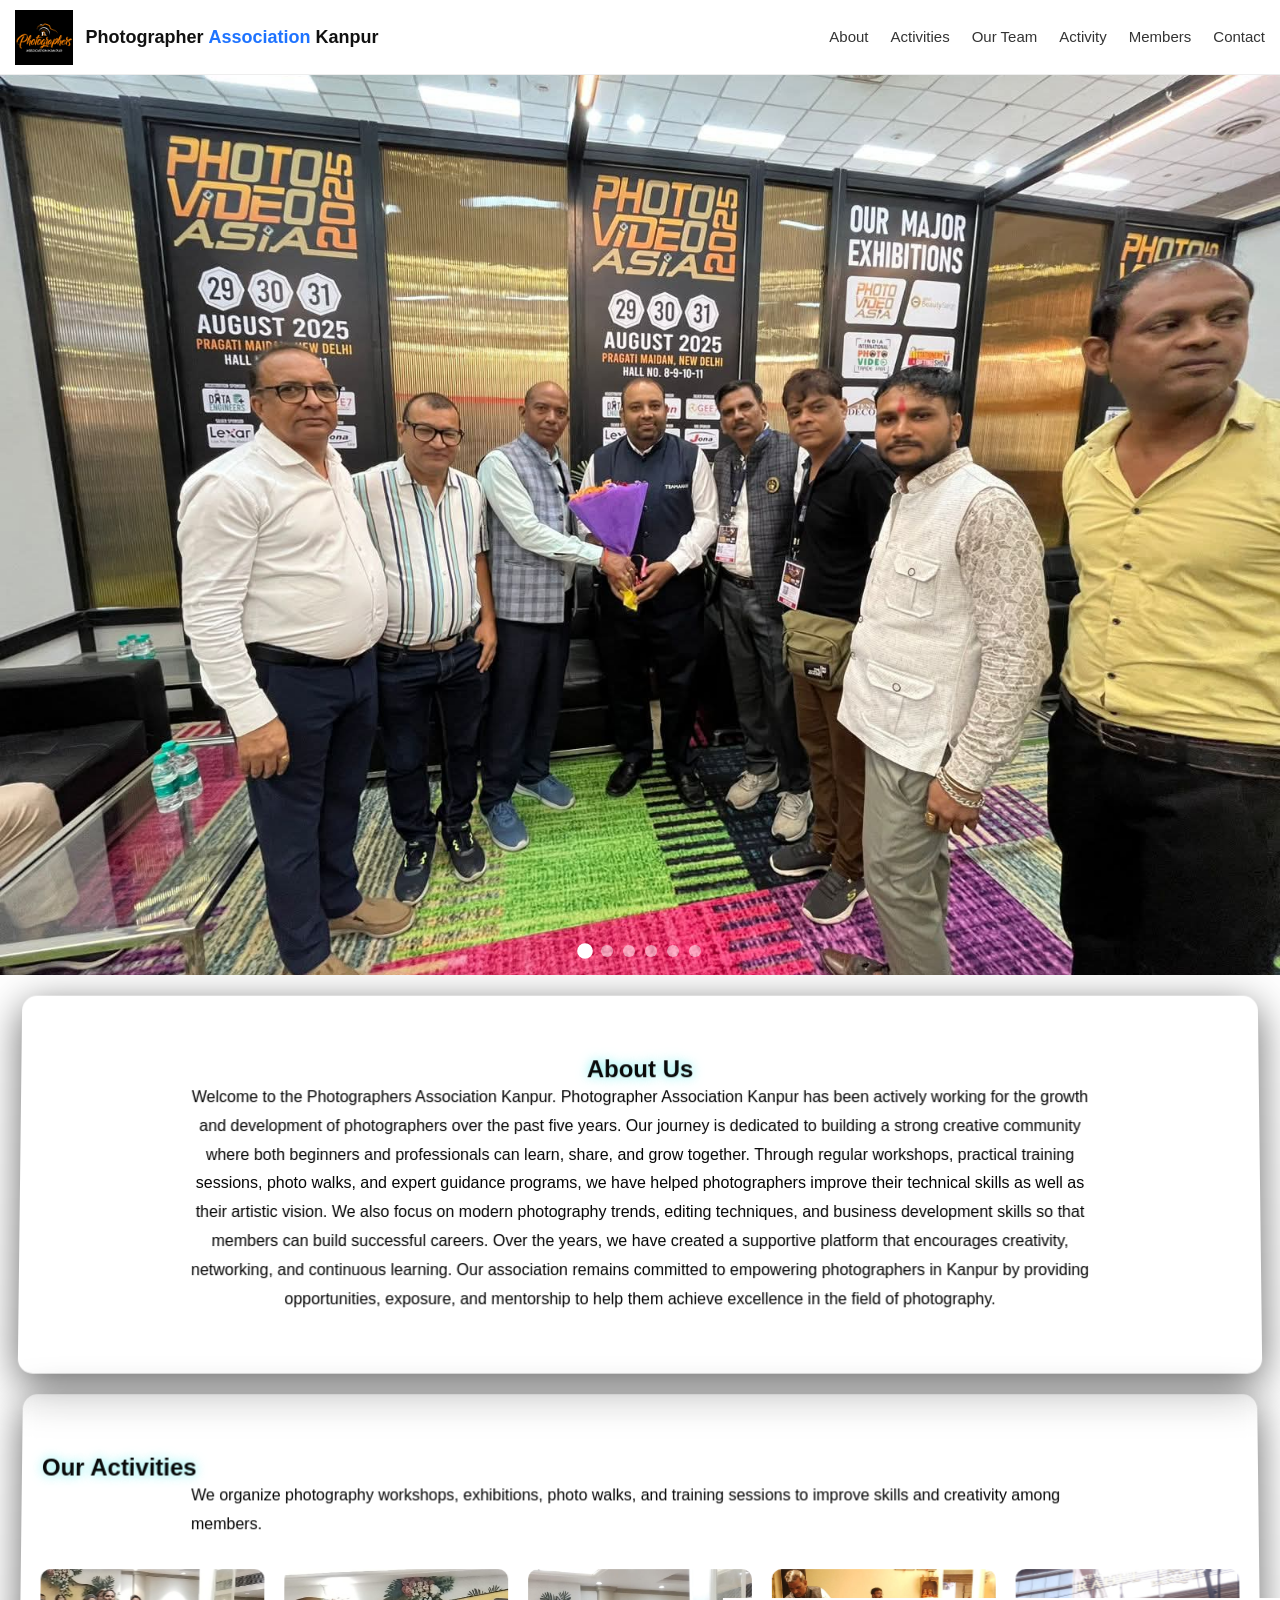
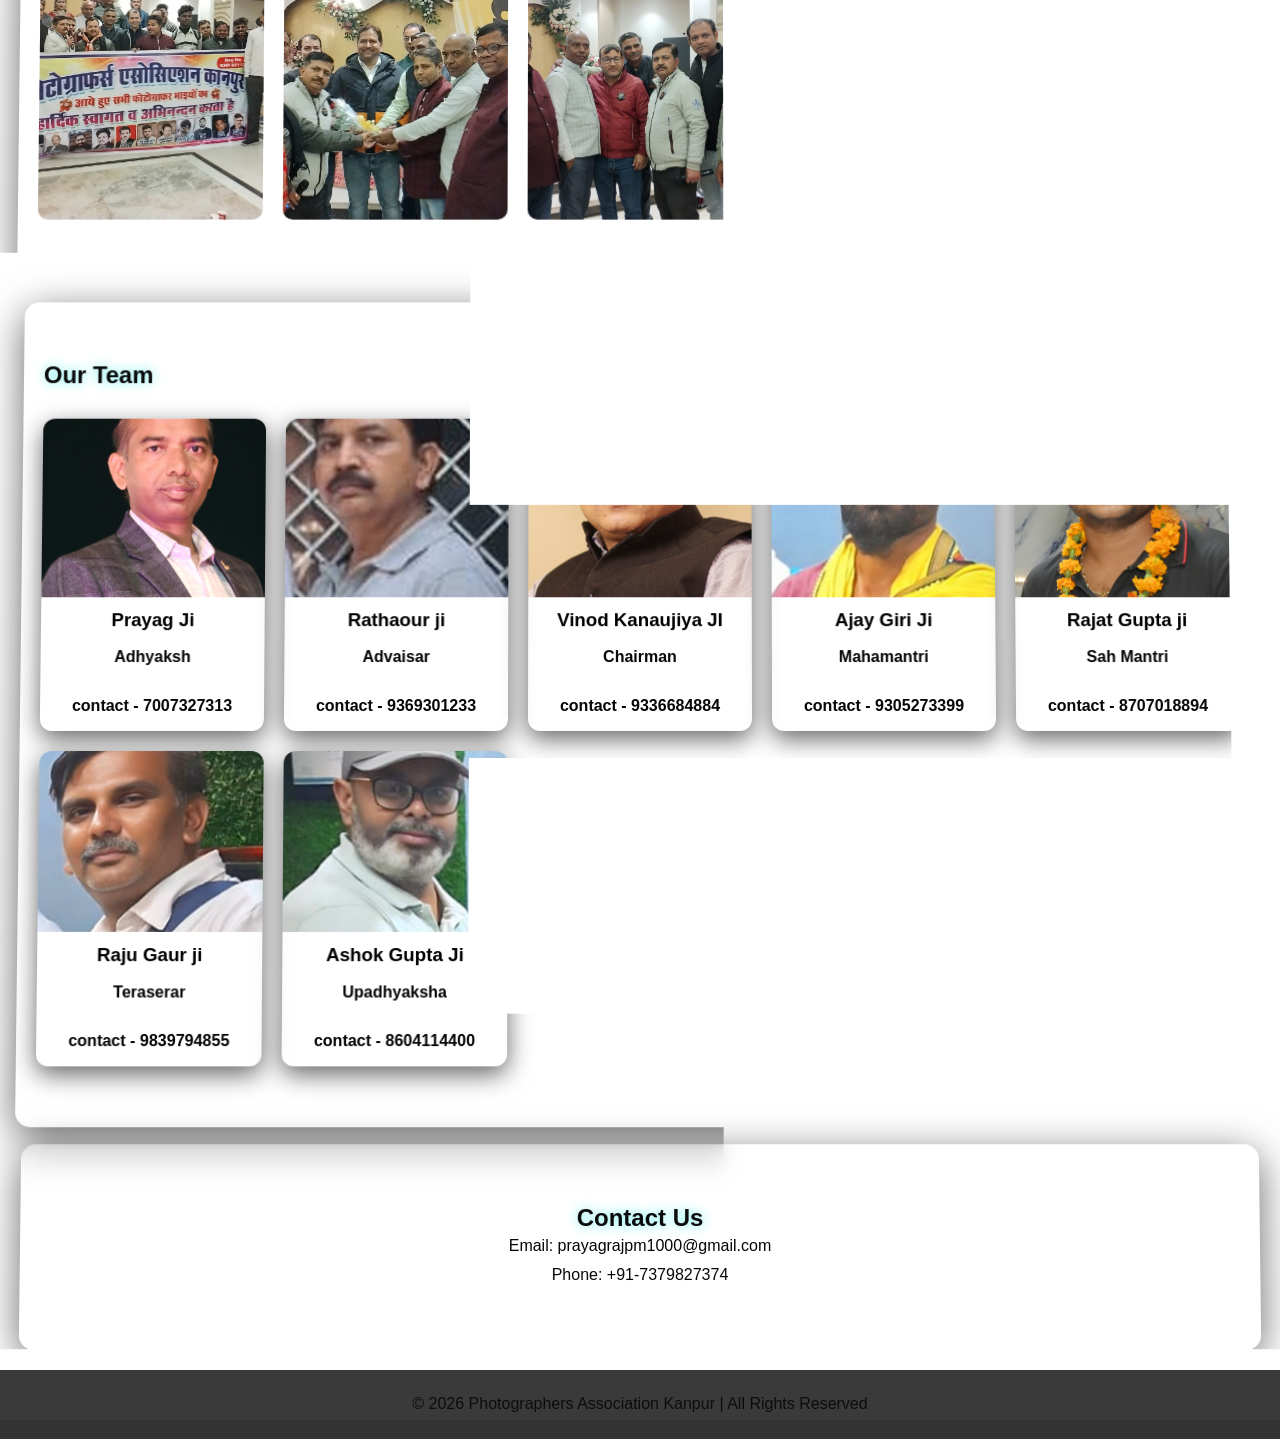
==== index.html @ 3e0dfec4 "Add files via upload" ====
<!DOCTYPE html>
<html lang="en">
<head>
<meta charset="UTF-8">
<meta name="viewport" content="width=device-width, initial-scale=1.0">
<title>Photographer Association Kanpur</title>
<link rel="stylesheet" href="style.css">
</head>

<body>

<!-- ================= HEADER ================= -->
<header class="header">
    <div class="left">
        <img src="images/logo.png" class="logo">
        <div class="brand">
            Photographer <span class="highlight">Association</span> Kanpur
        </div>
    </div>

    <nav class="right">
        <a href="#about">About</a>
        <a href="#activities">Activities</a>
        <a href="#team">Our Team</a>

        <div class="dropdown">
            <a href="#activity">Activity</a>

            <div class="dropdown-menu">
                <a href="2026.html">2026</a>
                <a href="2025.html">2025</a>
                <a href="2024.html">2024</a>
                <a href="2023.html">2023</a>
            </div>
        </div>

        <div class="dropdown">
            <a href="#members">Members</a>

            <div class="dropdown-menu">
                <div class="sub-dropdown">
                    <a href="#" onclick="return false;">Our Members ▶</a>

                    <div class="sub-dropdown-menu">
                        <a href="platinum-member.html">Platinum Member</a>
                        <a href="gold-member.html">Gold Member</a>
                        <a href="silver-member.html">Silver Member</a>
                    </div>
                </div>

                <a href="member-facility.html">Member Facility</a>
            </div>
        </div>

        <a href="#contact">Contact</a>
    </nav>
</header>

<!-- ================= BANNER ================= -->
<div class="banner">
    <div class="slider-track">
        <div class="slide"><img src="images/D3.jpg" alt="Banner 1"></div>
        <div class="slide"><img src="images/D2.jpg" alt="Banner 2"></div>
        <div class="slide"><img src="images/D6.jpg" alt="Banner 3"></div>
        <div class="slide"><img src="images/D5.jpg" alt="Banner 4"></div>
        <div class="slide"><img src="images/D1.jpg" alt="Banner 5"></div>
        <div class="slide"><img src="images/D4.jpg" alt="Banner 6"></div>
    </div>
    <div class="slider-dots">
        <span class="dot active" onclick="goToSlide(0)"></span>
        <span class="dot" onclick="goToSlide(1)"></span>
        <span class="dot" onclick="goToSlide(2)"></span>
        <span class="dot" onclick="goToSlide(3)"></span>
        <span class="dot" onclick="goToSlide(4)"></span>
        <span class="dot" onclick="goToSlide(5)"></span>
    </div>
</div>

<!-- ================= ABOUT ================= -->
<section id="about">
    <h2>About Us</h2>
    <p>
        Welcome to the Photographers Association Kanpur.
        Photographer Association Kanpur has been actively working for 
        the growth and development of photographers over the past five years.
        Our journey is dedicated to building a strong creative community 
        where both beginners and professionals can learn, share, and grow together. 
        Through regular workshops, practical training sessions, photo walks, and expert
        guidance programs, we have helped photographers improve their technical skills as 
        well as their artistic vision. We also focus on modern photography trends, editing techniques, 
        and business development skills so that members can build successful careers. Over the years, 
        we have created a supportive platform that encourages creativity, networking, and continuous learning. 
        Our association remains committed to empowering photographers in Kanpur by providing opportunities, 
        exposure, and mentorship to help them achieve excellence in the field of photography.
    </p>
</section>

<!-- ================= ACTIVITIES ================= -->
<section id="activities">
    <h2>Our Activities</h2>
    <p>
        We organize photography workshops, exhibitions, photo walks, and
        training sessions to improve skills and creativity among members.
    </p>
    <div class="grid">
        <img src="images/A1.jpg">
        <img src="images/A2.jpg">
        <img src="images/A3.jpg">
        <img src="images/A4.jpg">
        <img src="images/A5.jpg">
    </div>
</section>

<!-- ================= TEAM ================= -->
<section id="team">
    <h2>Our Team</h2>
    <div class="team-grid">
        <div class="member">
            <img src="images/team1.jpg" alt="">
            <h3>Prayag Ji</h3>
            <p>Adhyaksh</p>
            <p>contact - 7007327313</p>
        </div>
        <div class="member">
            <img src="images/team2.jpg" alt="">
            <h3>Rathaour ji</h3>
            <p>Advaisar</p>
            <p>contact - 9369301233</p>
        </div>
        <div class="member">
            <img src="images/team3.jpg" alt="">
            <h3>Vinod Kanaujiya JI</h3>
            <p>Chairman</p>
            <p>contact - 9336684884</p>
        </div>
        <div class="member">
            <img src="images/team4.jpg" alt="">
            <h3>Ajay Giri Ji</h3>
            <p>Mahamantri</p>
            <p>contact - 9305273399</p>
        </div>
        <div class="member">
            <img src="images/team5.jpg" alt="">
            <h3>Rajat Gupta ji</h3>
            <p>Sah Mantri</p>
            <p>contact - 8707018894</p>
        </div>
        <div class="member">
            <img src="images/team6.jpg" alt="">
            <h3>Raju Gaur ji</h3>
            <p>Teraserar</p>
            <p>contact - 9839794855</p>
        </div>
        <div class="member">
            <img src="images/team7.jpg" alt="">
            <h3>Ashok Gupta Ji</h3>
            <p>Upadhyaksha</p>
            <p>contact - 8604114400</p>
        </div>
    </div>
</section>



<!-- ================= CONTACT ================= -->
<section id="contact">
    <h2>Contact Us</h2>
    <p>Email: prayagrajpm1000@gmail.com</p>
    <p>Phone: +91-7379827374</p>
    
</section>

<!-- ================= FOOTER ================= -->
<footer>
    <p>© 2026 Photographers Association Kanpur | All Rights Reserved</p>
</footer>

<!-- LIGHTBOX -->
<div id="lightbox" onclick="closeImage()">
    <img id="lightbox-img">
</div>

<script>
// Lightbox
function openImage(src) {
    document.getElementById("lightbox").style.display = "flex";
    document.getElementById("lightbox-img").src = src;
}
function closeImage() {
    document.getElementById("lightbox").style.display = "none";
}
document.querySelectorAll('.grid img, .member img').forEach(img => {
    img.addEventListener('click', function() {
        openImage(this.src);
    });
});

// ================= BANNER SLIDER =================
var currentSlide = 0;
var totalSlides = 6;
var sliderInterval;

function goToSlide(index) {
    currentSlide = index;
    var track = document.querySelector('.slider-track');
    track.style.transform = 'translateX(-' + (currentSlide * 100 / 6) + '%)';

    document.querySelectorAll('.dot').forEach(function(dot, i) {
        dot.classList.toggle('active', i === currentSlide);
    });
}

function nextSlide() {
    goToSlide((currentSlide + 1) % totalSlides);
}

sliderInterval = setInterval(nextSlide, 4000);

// Pause on hover
var banner = document.querySelector('.banner');
banner.addEventListener('mouseenter', function() { clearInterval(sliderInterval); });
banner.addEventListener('mouseleave', function() { sliderInterval = setInterval(nextSlide, 4000); });

// Touch swipe for mobile
var touchStartX = 0;
banner.addEventListener('touchstart', function(e) {
    touchStartX = e.changedTouches[0].screenX;
}, { passive: true });
banner.addEventListener('touchend', function(e) {
    var diff = touchStartX - e.changedTouches[0].screenX;
    if (Math.abs(diff) > 50) {
        clearInterval(sliderInterval);
        if (diff > 0) { nextSlide(); }
        else { goToSlide((currentSlide - 1 + totalSlides) % totalSlides); }
        sliderInterval = setInterval(nextSlide, 4000);
    }
}, { passive: true });
</script>

</body>
</html>
---- style.css ----
/* Reset */
* {
    margin: 0;
    padding: 0;
    box-sizing: border-box;
    font-family: Arial, sans-serif;
}
html {
    scroll-behavior: smooth;
}

/* HEADER */
.header {
    height: 75px;
    background: #ffffff;
    display: flex;
    justify-content: space-between;
    align-items: center;
    padding: 0 15px;
    border-bottom: 1px solid #eee;
    position: sticky;
    top: 0;
    z-index: 9999;
}

.left {
    display: flex;
    align-items: center;
    gap: 12px;
}

.logo {
    height: 55px;
    width: auto;
    display: block;
}

.brand {
    font-size: 18px;
    font-weight: 600;
    color: #111;
    white-space: nowrap;
    text-align: center;
}

.highlight {
    color: #1e73ff;
    font-weight: 700;
}

.right {
    display: flex;
    gap: 22px;
}

.right a {
    text-decoration: none;
    color: #333;
    font-weight: 500;
    transition: 0.3s;
    font-size: 15px;
}

.right a:hover {
    color: #1e73ff;
}

/* ================= MOBILE RESPONSIVE ================= */
@media (max-width: 768px) {
    .header {
        flex-direction: column;
        height: auto;
        padding: 15px;
        gap: 10px;
        align-items: center;
    }
    .left {
        flex-direction: column;
        align-items: center;
        text-align: center;
    }
    .brand {
        white-space: normal;
        text-align: center;
    }
    .right {
        flex-wrap: wrap;
        justify-content: center;
        gap: 15px;
    }
}

/* ================= BANNER SLIDER ================= */
.banner {
    height: 100vh;
    width: 100%;
    position: relative;
    overflow: hidden;
}

.slider-track {
    display: flex;
    width: 600%;
    height: 100%;
    transition: transform 0.8s ease-in-out;
}

.slide {
    width: calc(100% / 6);
    height: 100%;
    flex-shrink: 0;
}

.slide img {
    width: 100%;
    height: 100%;
    object-fit: cover;
    object-position: center;
    display: block;
}

.slider-dots {
    position: absolute;
    bottom: 18px;
    left: 50%;
    transform: translateX(-50%);
    display: flex;
    gap: 10px;
    z-index: 10;
}

.dot {
    width: 12px;
    height: 12px;
    border-radius: 50%;
    background: rgba(255,255,255,0.5);
    cursor: pointer;
    transition: background 0.3s, transform 0.3s;
}

.dot.active {
    background: #ffffff;
    transform: scale(1.3);
}

/* ================= SECTIONS ================= */
section {
    padding: 60px 20px;
    margin: 20px;
    background: rgba(255,255,255,0.03);
    backdrop-filter: blur(10px);
    border-radius: 15px;
    box-shadow: 0 10px 40px rgba(0,0,0,0.6);
    transform: perspective(900px) rotateX(1deg);
    transition: 0.4s ease;
}

section:hover {
    transform: perspective(900px) rotateX(0deg) scale(1.01);
    box-shadow: 0 20px 60px rgba(0,0,0,0.8);
}

#about {
    text-align: center;
}

h1, h2 {
    color: rgb(10,10,10);
    text-shadow: 0 0 12px rgba(0,230,230,0.6);
}

p {
    color: #050505;
    line-height: 1.8;
    max-width: 900px;
    margin: auto;
}

/* ================= TEAM + GALLERY ================= */
.team-grid,
.grid,
.activities-grid {
    text-align: center;
    display: grid;
    grid-template-columns: repeat(auto-fit, minmax(220px, 1fr));
    gap: 20px;
    margin-top: 30px;
}

.member,
.activity-card {
    background: rgba(255,255,255,0.05);
    border-radius: 12px;
    overflow: hidden;
    box-shadow: 0 8px 25px rgba(0,0,0,0.6);
    transition: 0.4s;
}

.member:hover,
.activity-card:hover {
    transform: translateY(-10px) scale(1.03);
    box-shadow: 0 18px 45px rgba(0,0,0,0.8);
}

.member img,
.activity-card img {
    width: 100%;
    height: 180px;
    object-fit: cover;
}

.member h3 {
    padding: 8px 10px 2px;
}

.member p,
.activity-card p {
    padding: 10px;
    font-weight: bold;
}

.grid img {
    width: 100%;
    height: 250px;
    object-fit: cover;
    border-radius: 10px;
    cursor: pointer;
    transition: 0.3s;
}

.grid img:hover {
    transform: scale(1.05);
}

/* ================= CONTACT ================= */
#contact {
    text-align: center;
}

/* ================= FOOTER ================= */
footer {
    background: rgba(0,0,0,0.8);
    color: white;
    text-align: center;
    padding: 20px;
    margin-top: 20px;
}

/* ================= LIGHTBOX ================= */
.member img {
    cursor: pointer;
}

#lightbox {
    display: none;
    position: fixed;
    inset: 0;
    background: rgba(0,0,0,0.95);
    justify-content: center;
    align-items: center;
    z-index: 99999;
}

#lightbox-img {
    max-width: 95%;
    max-height: 95%;
    object-fit: contain;
    border-radius: 10px;
}

/* ================= MEMBERS TABLE ================= */
#members {
    text-align: center;
}

#members .members-table {
    width: 100%;
    margin-top: 30px;
    border-collapse: collapse;
    background: rgba(255,255,255,0.08);
    border-radius: 10px;
    overflow: hidden;
}

#members .members-table th,
#members .members-table td {
    padding: 15px;
    border: 1px solid rgba(255,255,255,0.2);
    text-align: center;
}

#members .members-table th {
    background: #1e73ff;
    color: white;
    font-weight: bold;
}

#members .members-table tr:nth-child(even) {
    background: rgba(255,255,255,0.05);
}

#members .members-table tr:hover {
    background: rgba(30,115,255,0.15);
}

@media (max-width: 768px) {
    #members .members-table {
        font-size: 14px;
    }
    #members .members-table th,
    #members .members-table td {
        padding: 10px;
    }
}

/* Dropdown Menu */
.dropdown {
    position: relative;
    display: inline-block;
}

.dropdown-menu {
    display: none;
    position: absolute;
    top: 100%;
    left: 0;
    background: white;
    min-width: 180px;
    list-style: none;
    padding: 0;
    margin: 0;
    box-shadow: 0 4px 10px rgba(0,0,0,0.15);
    z-index: 1000;
}

.dropdown-menu a {
    display: block;
    padding: 12px 15px;
    text-decoration: none;
    color: #333;
    white-space: nowrap;
}

.dropdown-menu li a:hover {
    background: #f5f5f5;
}

.dropdown:hover .dropdown-menu {
    display: block;
}

/* ===== Submenu for Our Members ===== */

.sub-dropdown {
    position: relative;
}

.sub-dropdown-menu {
    display: none;
    position: absolute;
    top: 0;
    right: 100%;   /* Opens to the left */
    background: white;
    min-width: 180px;
    box-shadow: 0 4px 10px rgba(0,0,0,0.15);
    z-index: 1001;
}

.sub-dropdown:hover .sub-dropdown-menu {
    display: block;
}

.sub-dropdown-menu a {
    display: block;
    padding: 12px 15px;
    text-decoration: none;
    color: #333;
    white-space: nowrap;
}

.sub-dropdown-menu a:hover {
    background: #f5f5f5;
}

/* ===== 2026 GALLERY CENTER FIX ===== */

.gallery h2 {
    text-align: center;
    width: 100%;
    font-size: 32px;
    margin-bottom: 25px;
    color: #333;
}
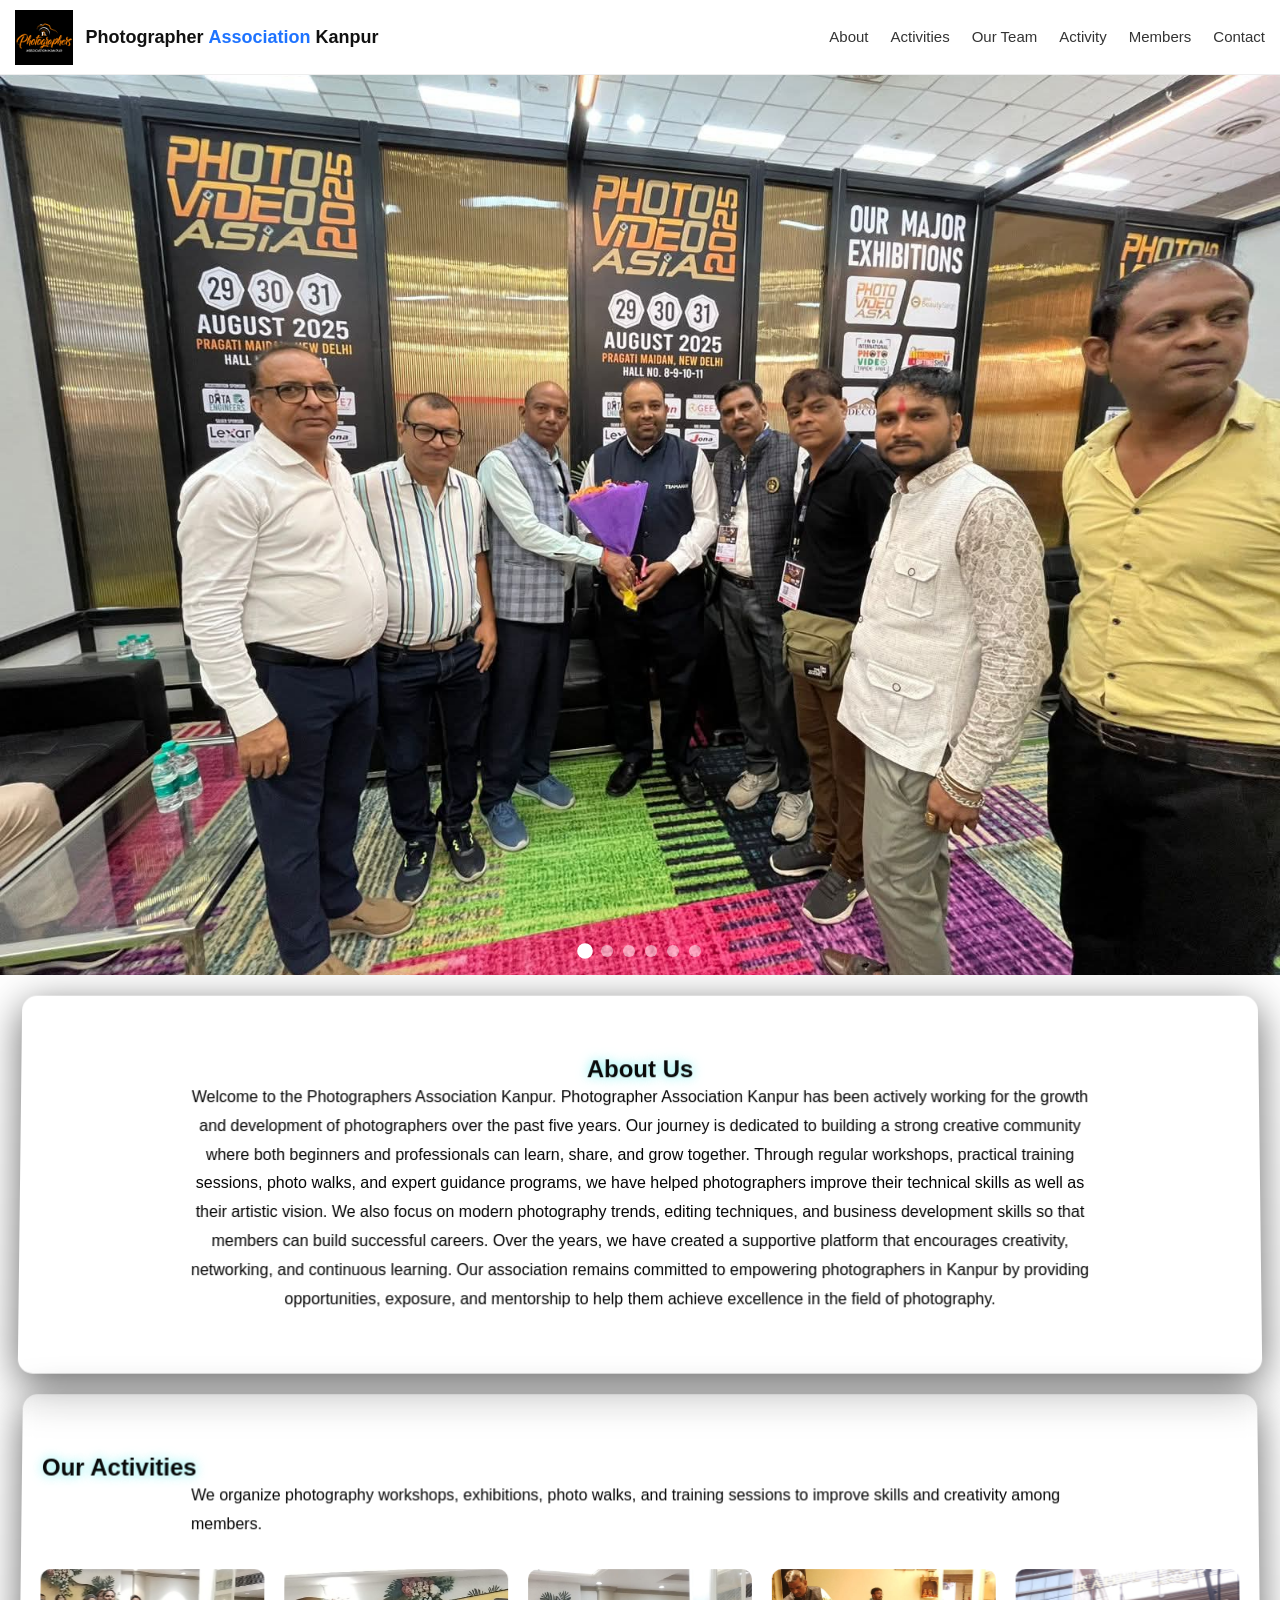
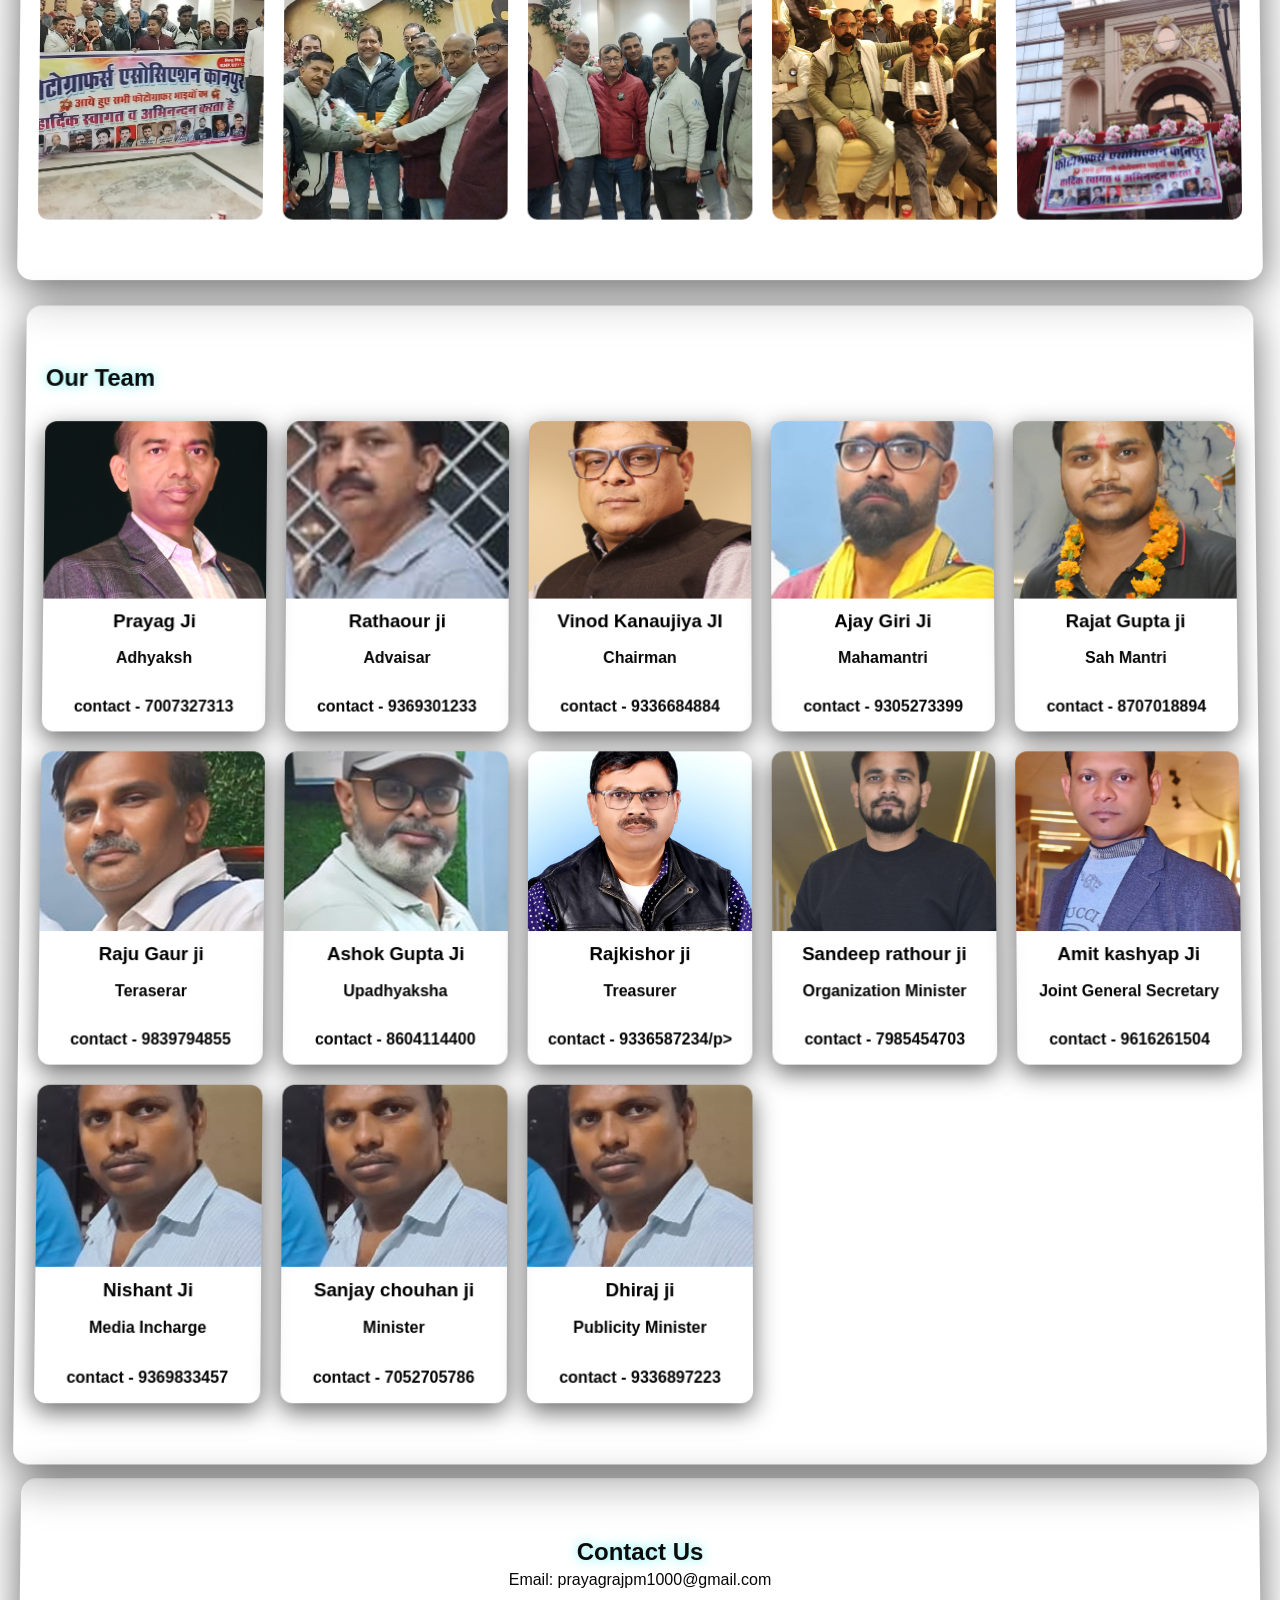
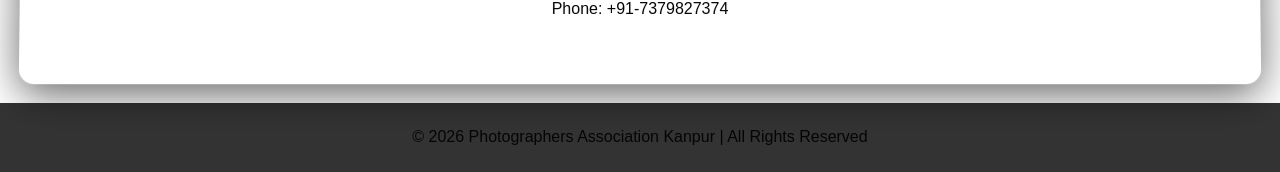
==== commit 6fbd7eb2: "Add files via upload" ====
--- a/index.html
+++ b/index.html
@@ -157,6 +157,50 @@
             <p>Upadhyaksha</p>
             <p>contact - 8604114400</p>
         </div>
+
+        <div class="member">
+            <img src="images/team8.jpg" alt="">
+            <h3>Rajkishor ji</h3>
+            <p>Treasurer</p>
+            <p>contact - 9336587234/p>
+        </div>
+
+        <div class="member">
+            <img src="images/team9.jpg" alt="">
+            <h3>Sandeep rathour ji</h3>
+            <p>Organization Minister</p>
+            <p>contact - 7985454703</p>
+        </div>
+
+        <div class="member">
+            <img src="images/team10.jpg" alt="">
+            <h3>Amit kashyap Ji</h3>
+            <p>Joint General Secretary</p>
+            <p>contact - 9616261504</p>
+        </div>
+
+        <div class="member">
+            <img src="images/team11.jpg" alt="">
+            <h3>Nishant Ji</h3>
+            <p>Media Incharge</p>
+            <p>contact - 9369833457</p>
+        </div>
+
+        <div class="member">
+            <img src="images/team11.jpg" alt="">
+            <h3>Sanjay chouhan ji</h3>
+            <p>Minister</p>
+            <p>contact - 7052705786</p>
+        </div>
+
+        <div class="member">
+            <img src="images/team11.jpg" alt="">
+            <h3>Dhiraj ji</h3>
+            <p>Publicity Minister</p>
+            <p>contact - 9336897223</p>
+        </div>
+
+        
     </div>
 </section>
 
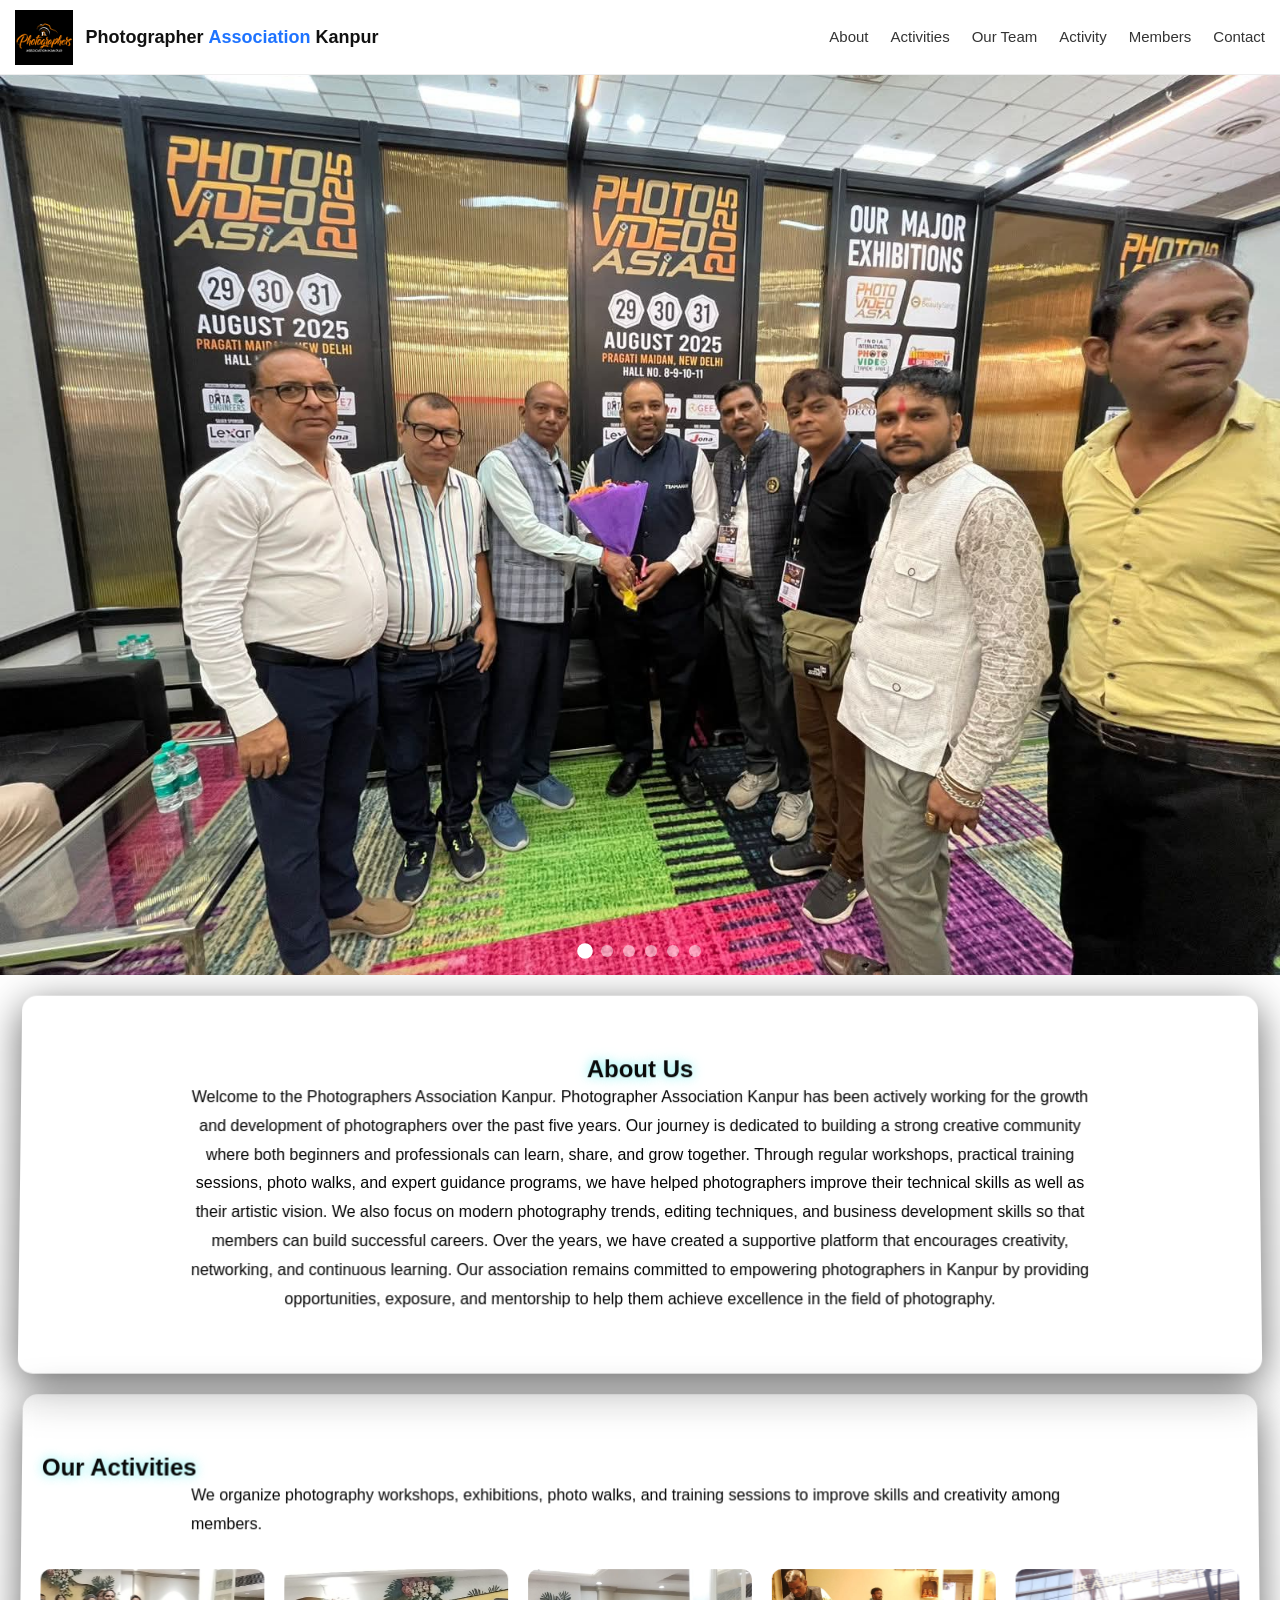
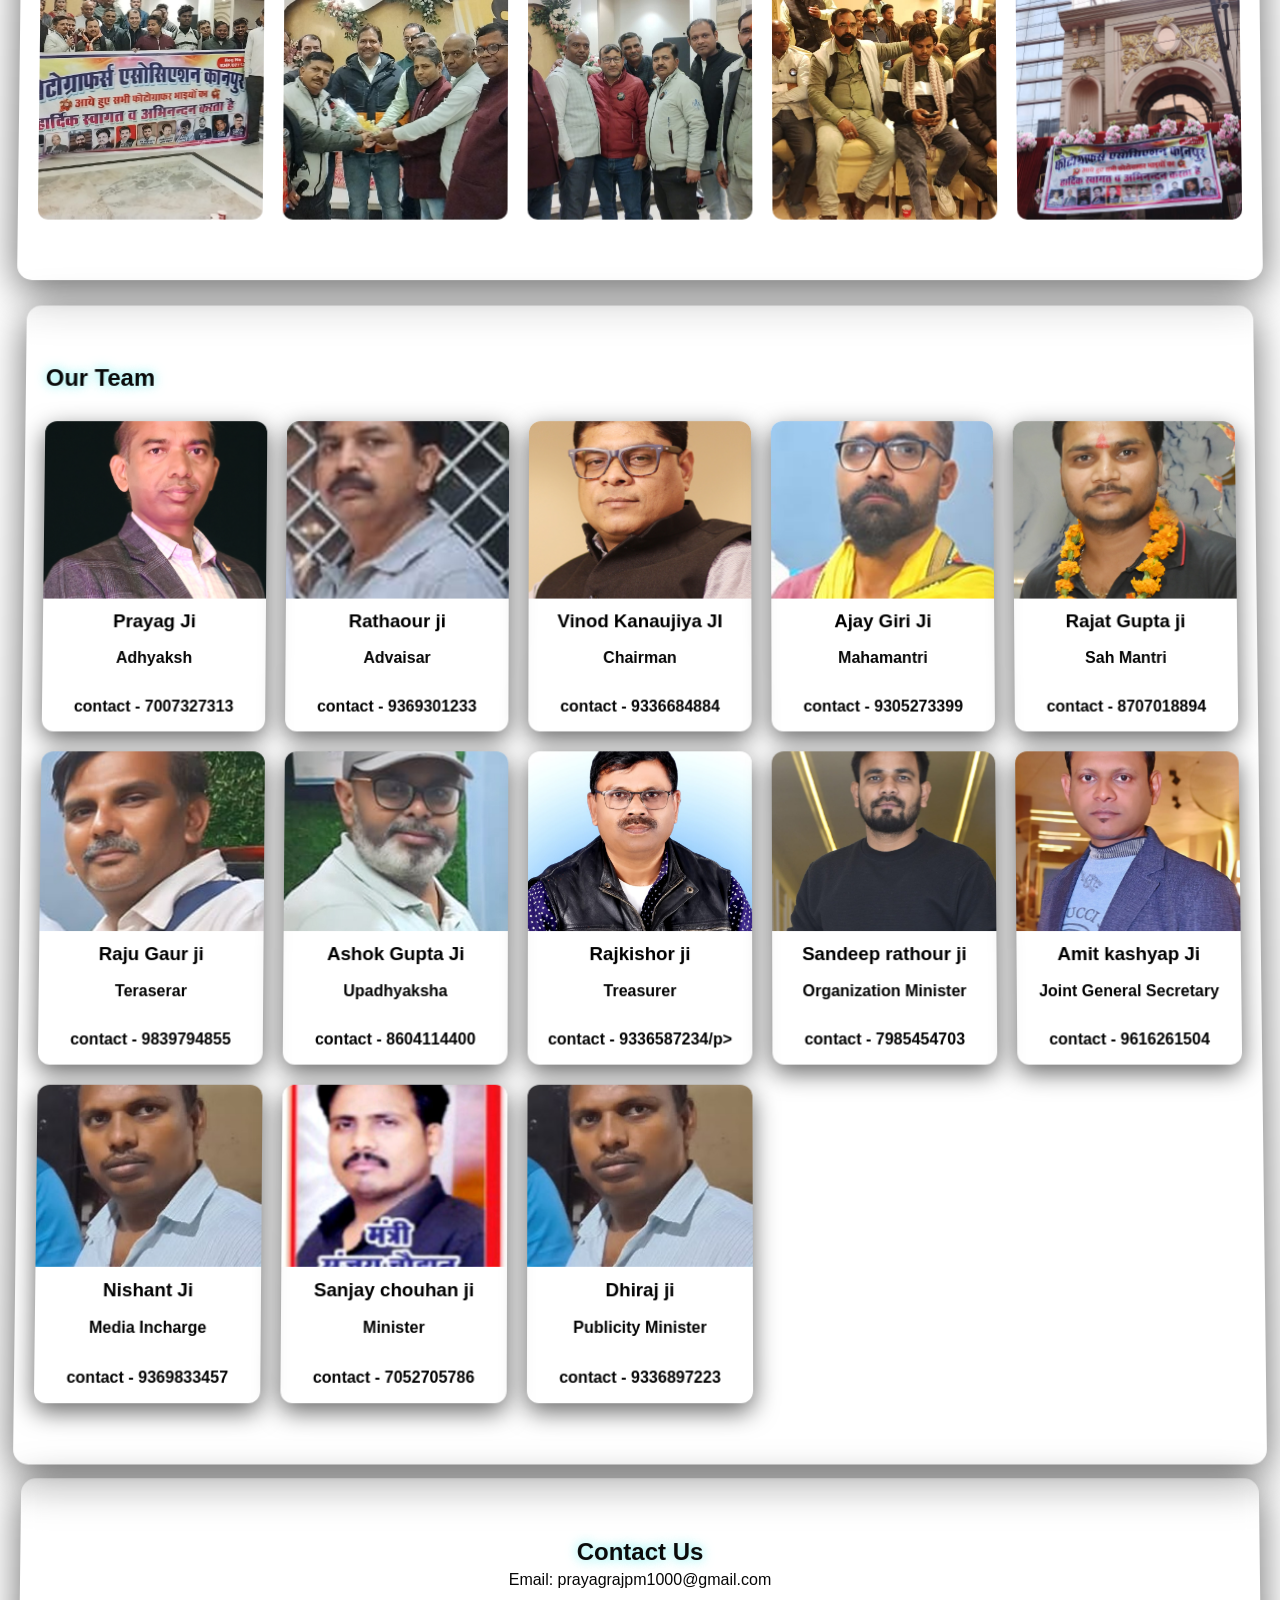
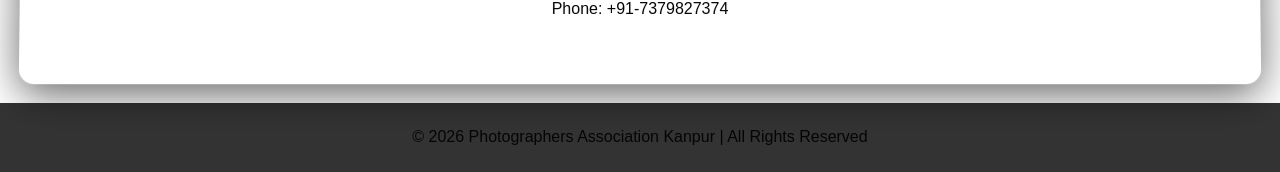
==== commit ec11177b: "Add files via upload" ====
--- a/index.html
+++ b/index.html
@@ -187,7 +187,7 @@
         </div>
 
         <div class="member">
-            <img src="images/team11.jpg" alt="">
+            <img src="images/team12.jpg" alt="">
             <h3>Sanjay chouhan ji</h3>
             <p>Minister</p>
             <p>contact - 7052705786</p>
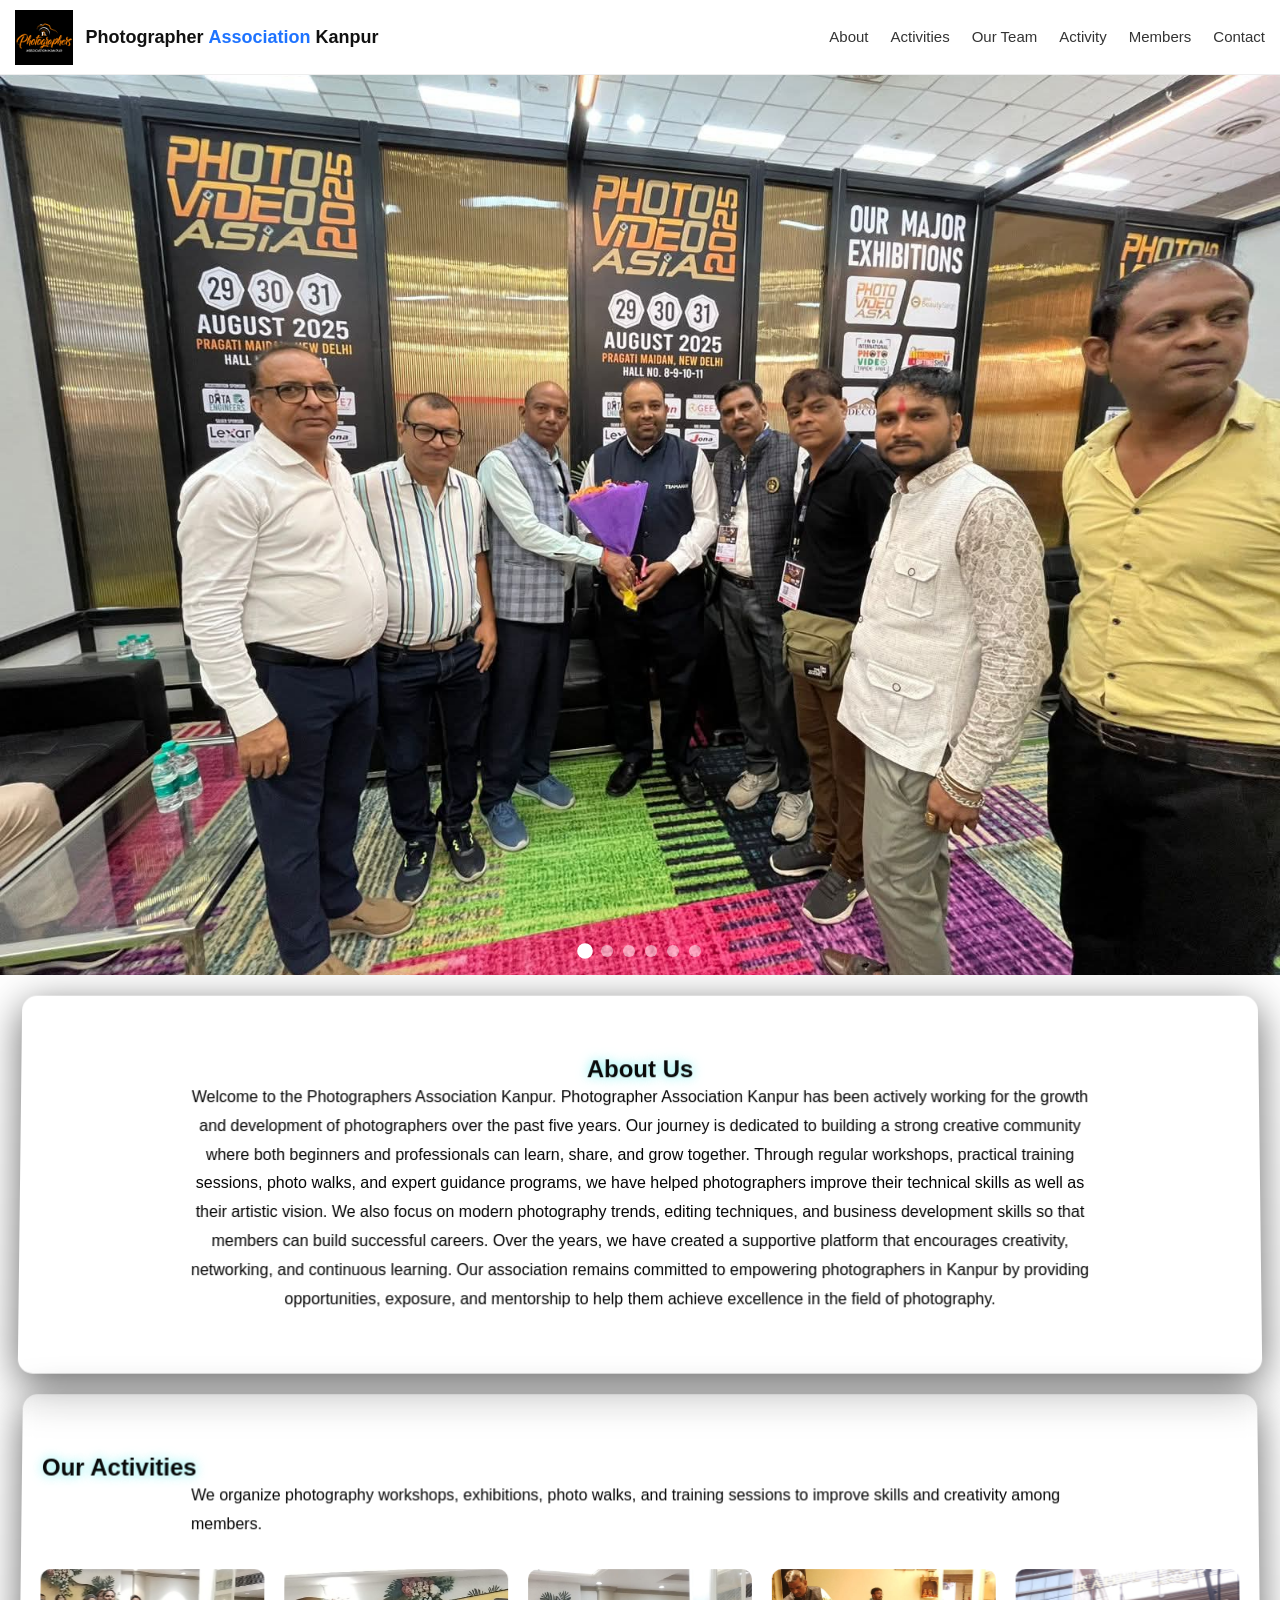
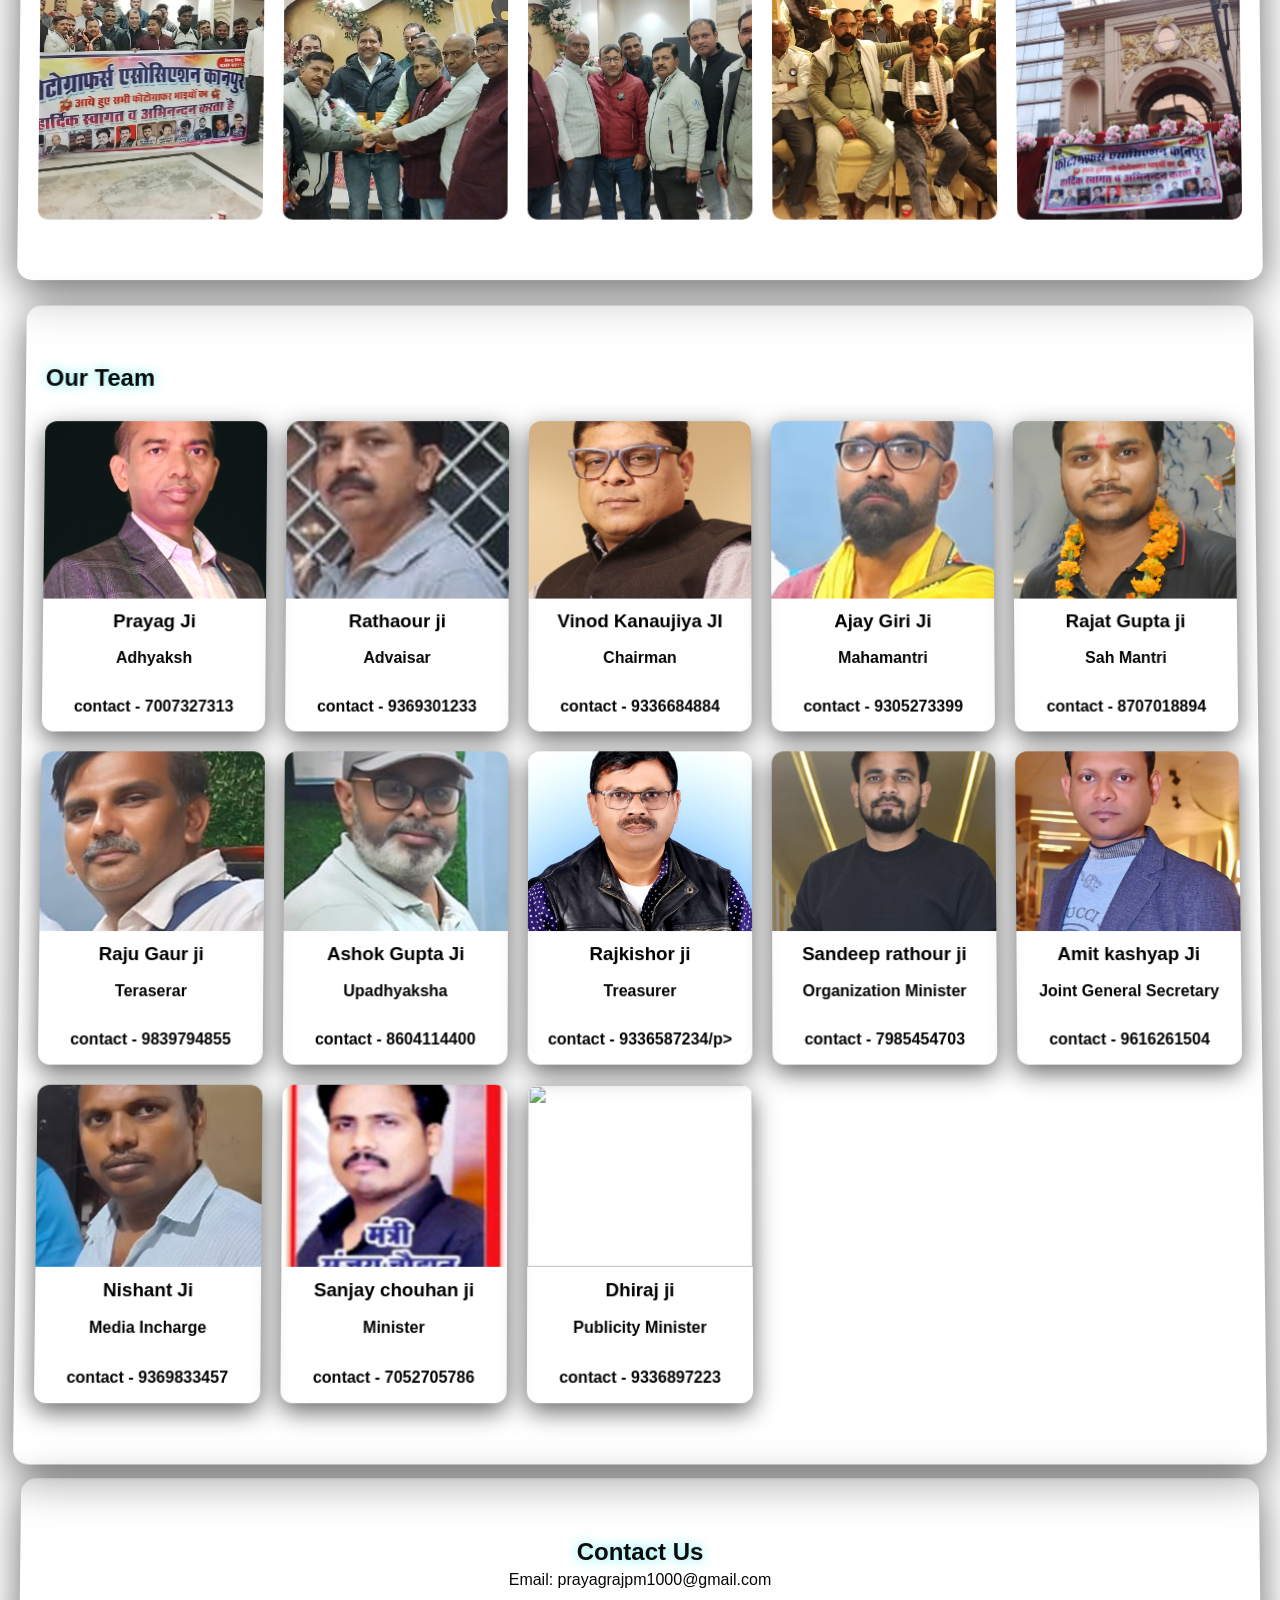
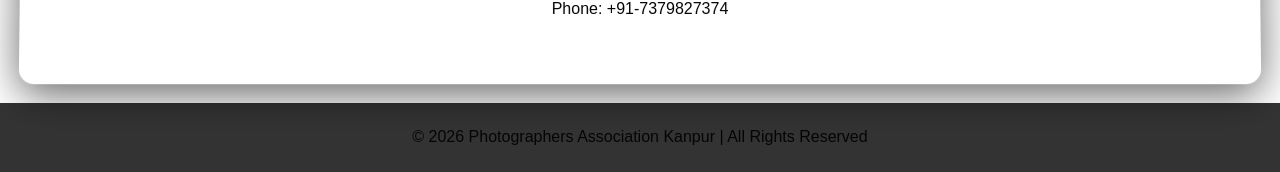
==== commit 8eaddba3: "Add files via upload" ====
--- a/index.html
+++ b/index.html
@@ -194,7 +194,7 @@
         </div>
 
         <div class="member">
-            <img src="images/team11.jpg" alt="">
+            <img src="images/team13.jpg" alt="">
             <h3>Dhiraj ji</h3>
             <p>Publicity Minister</p>
             <p>contact - 9336897223</p>
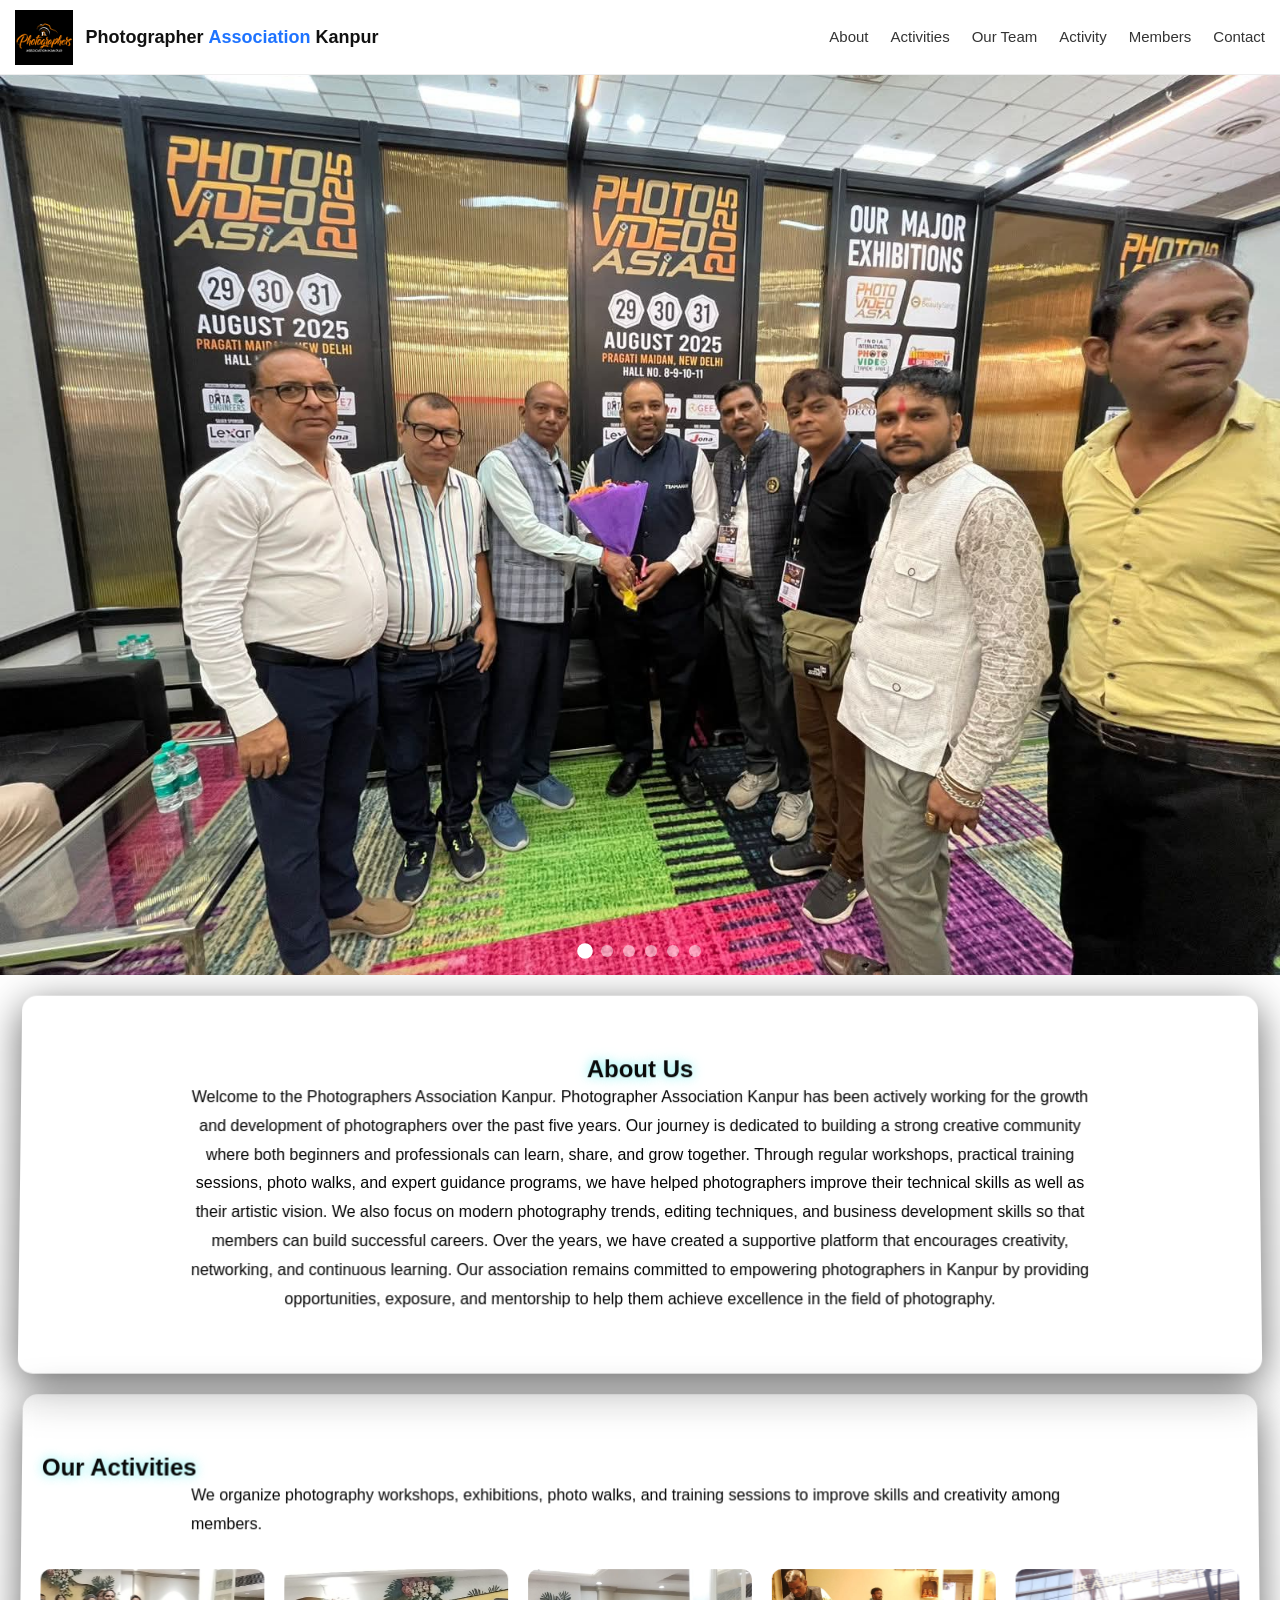
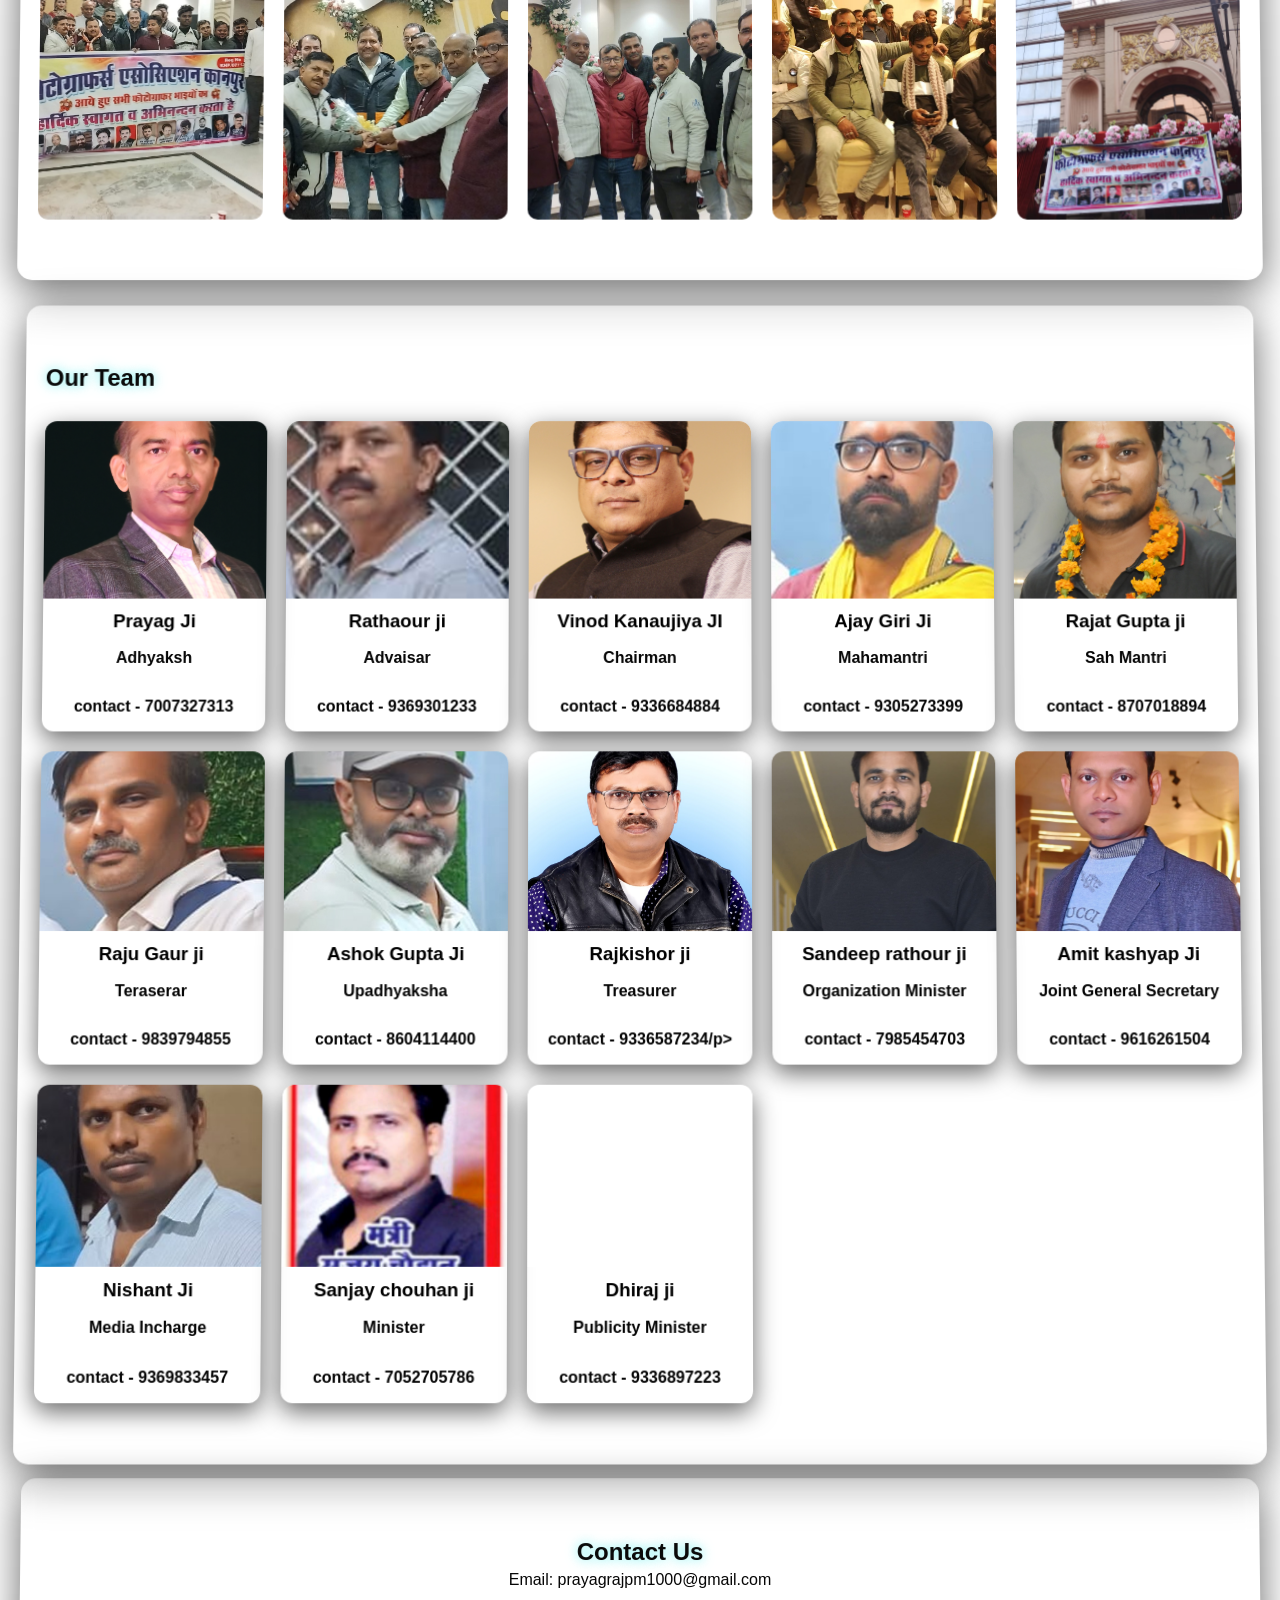
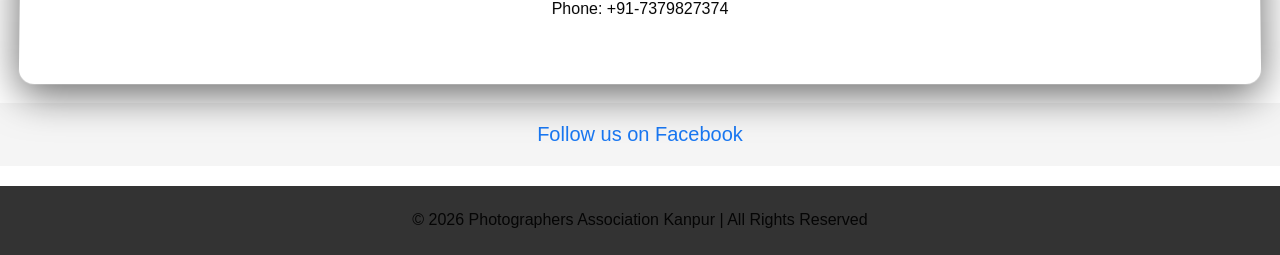
==== commit 556e0d24: "Add files via upload" ====
--- a/index.html
+++ b/index.html
@@ -3,6 +3,7 @@
 <head>
 <meta charset="UTF-8">
 <meta name="viewport" content="width=device-width, initial-scale=1.0">
+<link rel="icon" type="image/png" href="images/favicon.png">
 <title>Photographer Association Kanpur</title>
 <link rel="stylesheet" href="style.css">
 </head>
@@ -214,6 +215,14 @@
     
 </section>
 
+<!-- ================= Follow ================= -->
+
+<footer style="text-align: center; padding: 20px; background-color: #f5f5f5;">
+    <a href="https://www.facebook.com/share/18vnach9qe/" target="_blank" style="text-decoration: none; color: #1877F2; font-size: 20px;">
+        <i class="fab fa-facebook"></i> Follow us on Facebook
+    </a>
+</footer>
+
 <!-- ================= FOOTER ================= -->
 <footer>
     <p>© 2026 Photographers Association Kanpur | All Rights Reserved</p>
@@ -281,5 +290,7 @@
 }, { passive: true });
 </script>
 
+
+
 </body>
 </html>
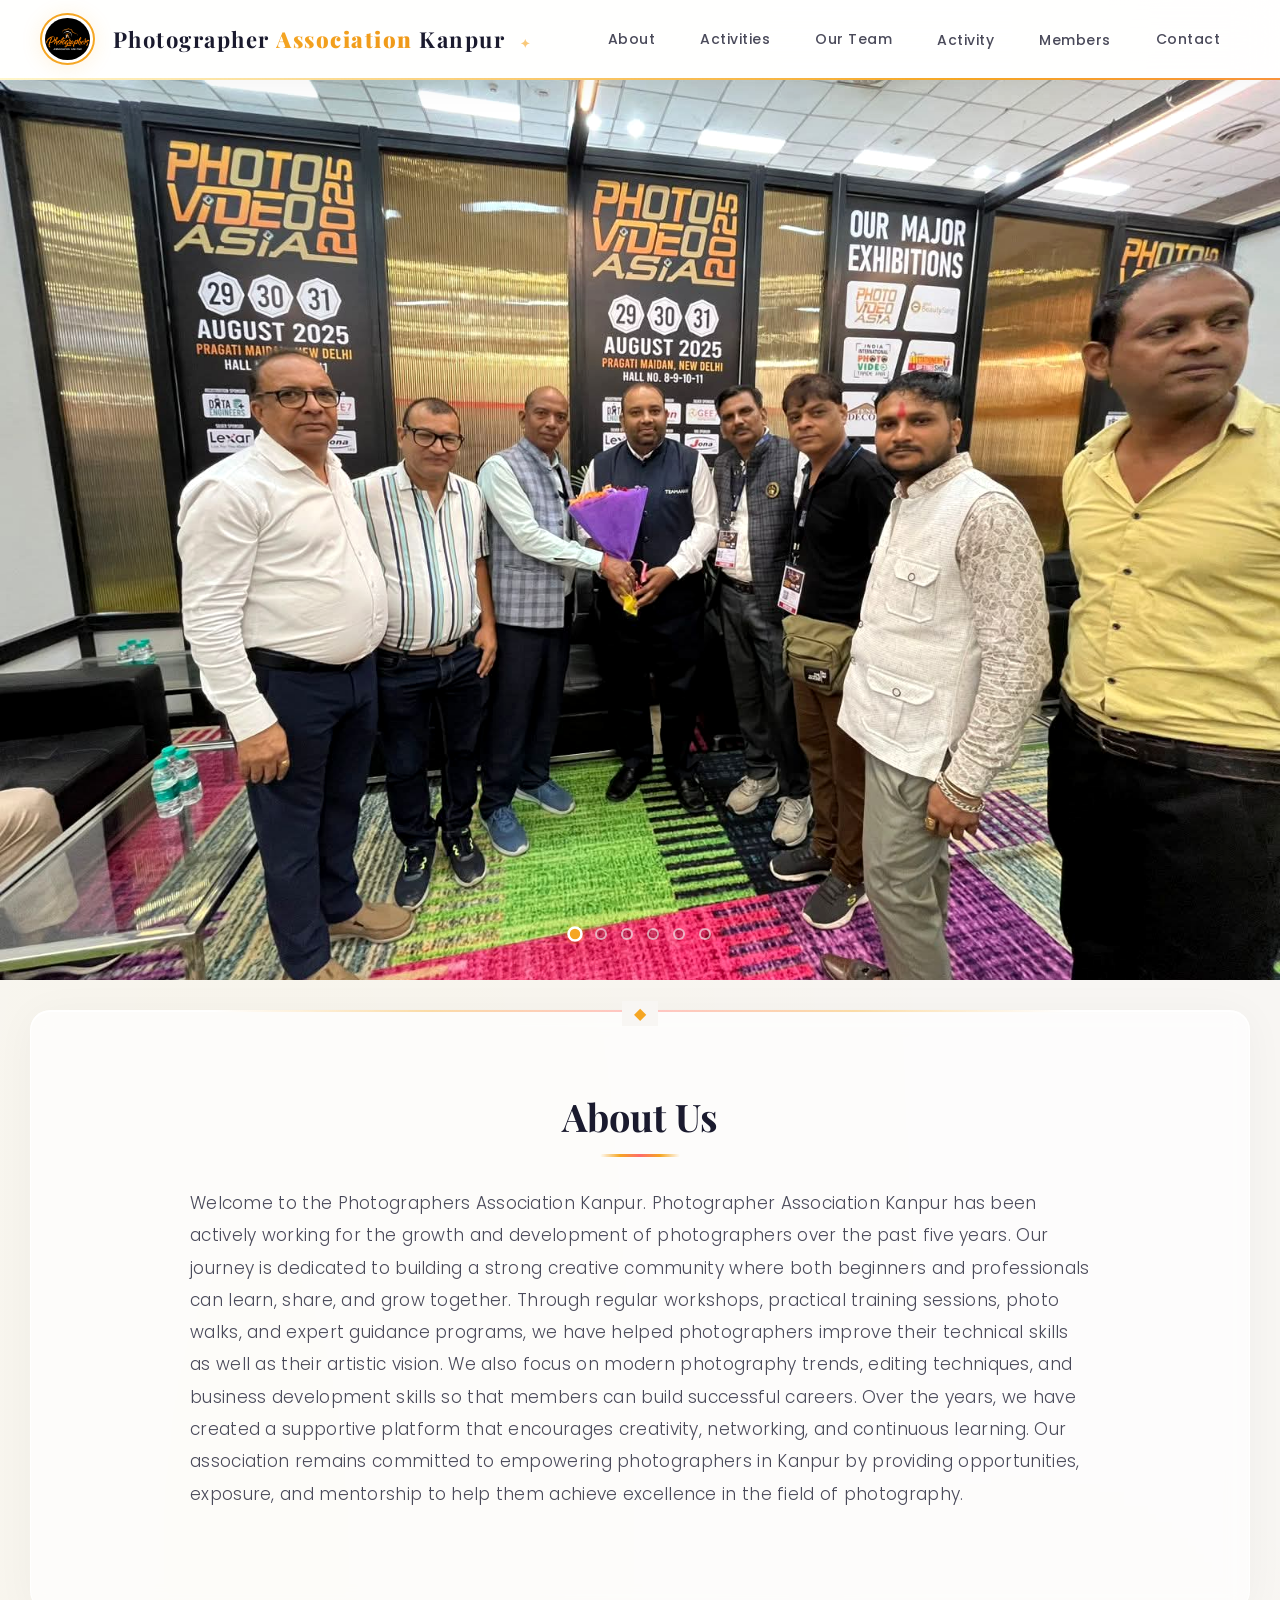
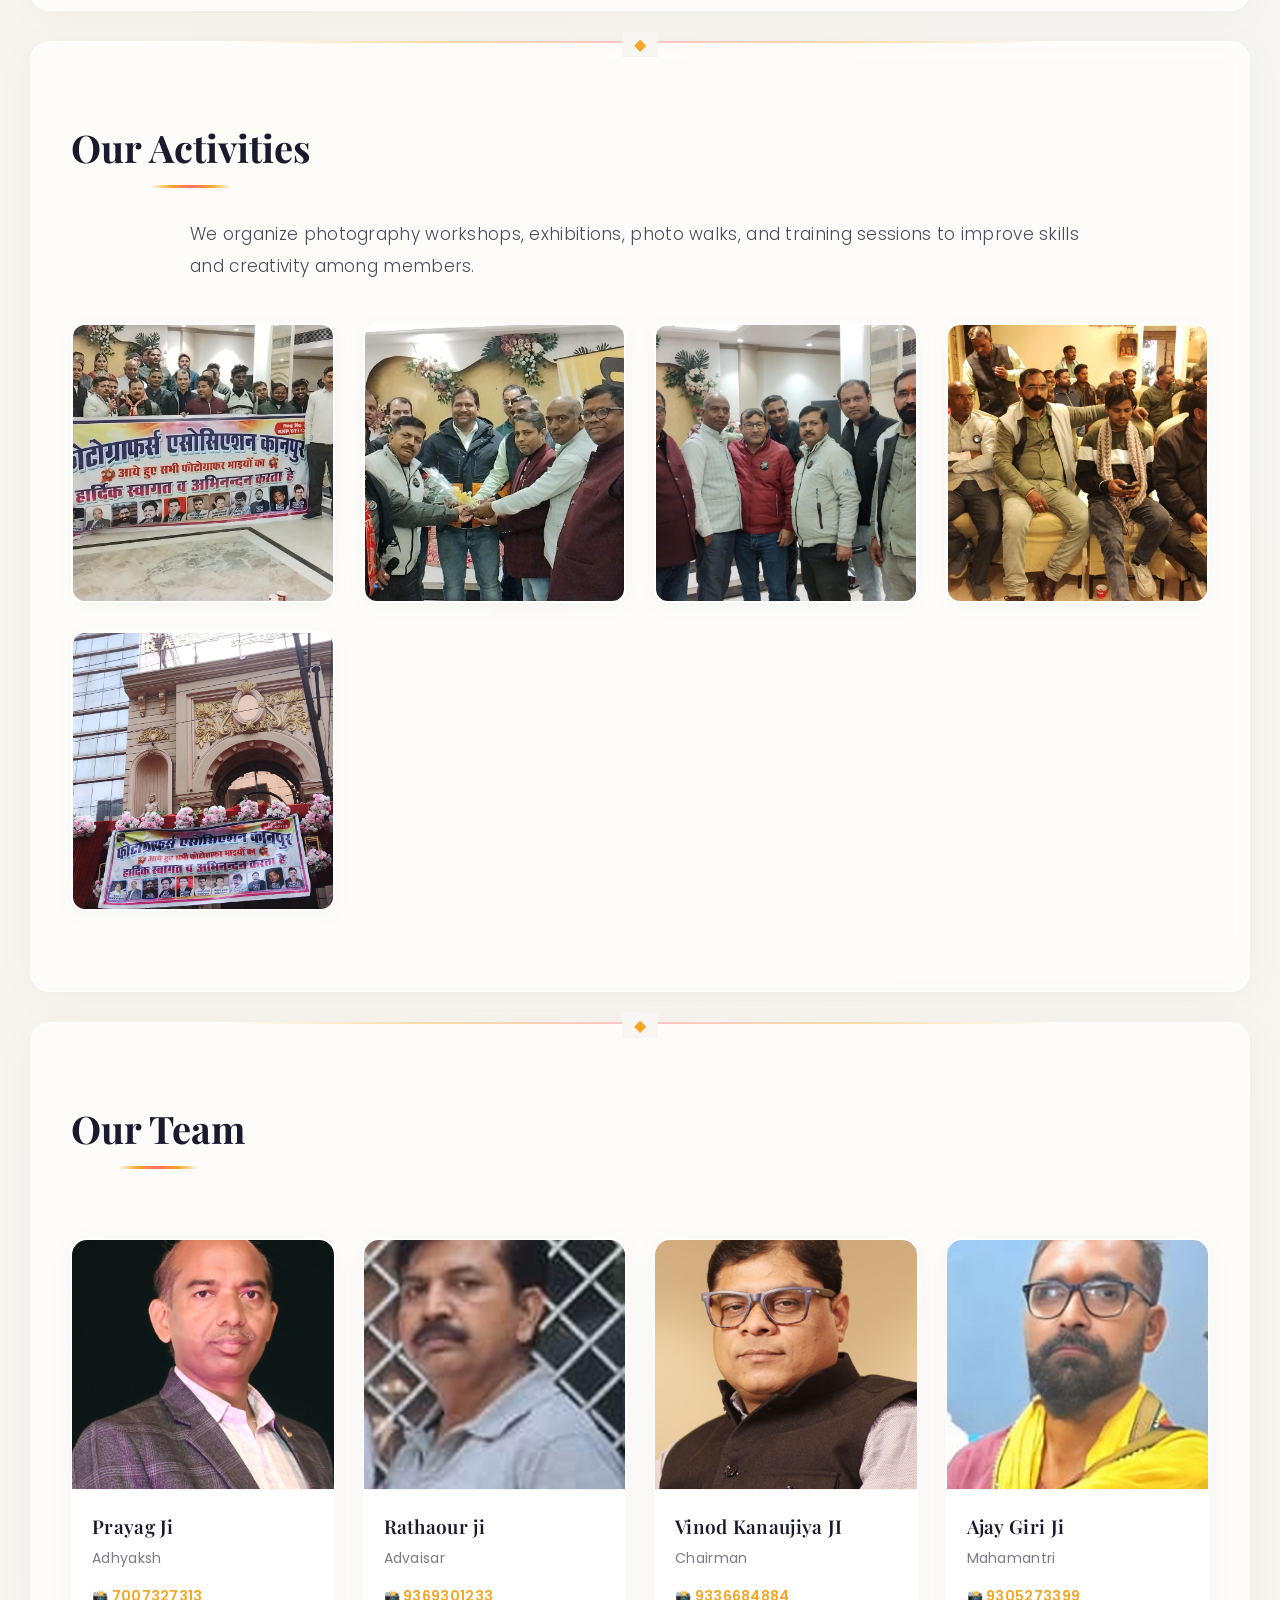
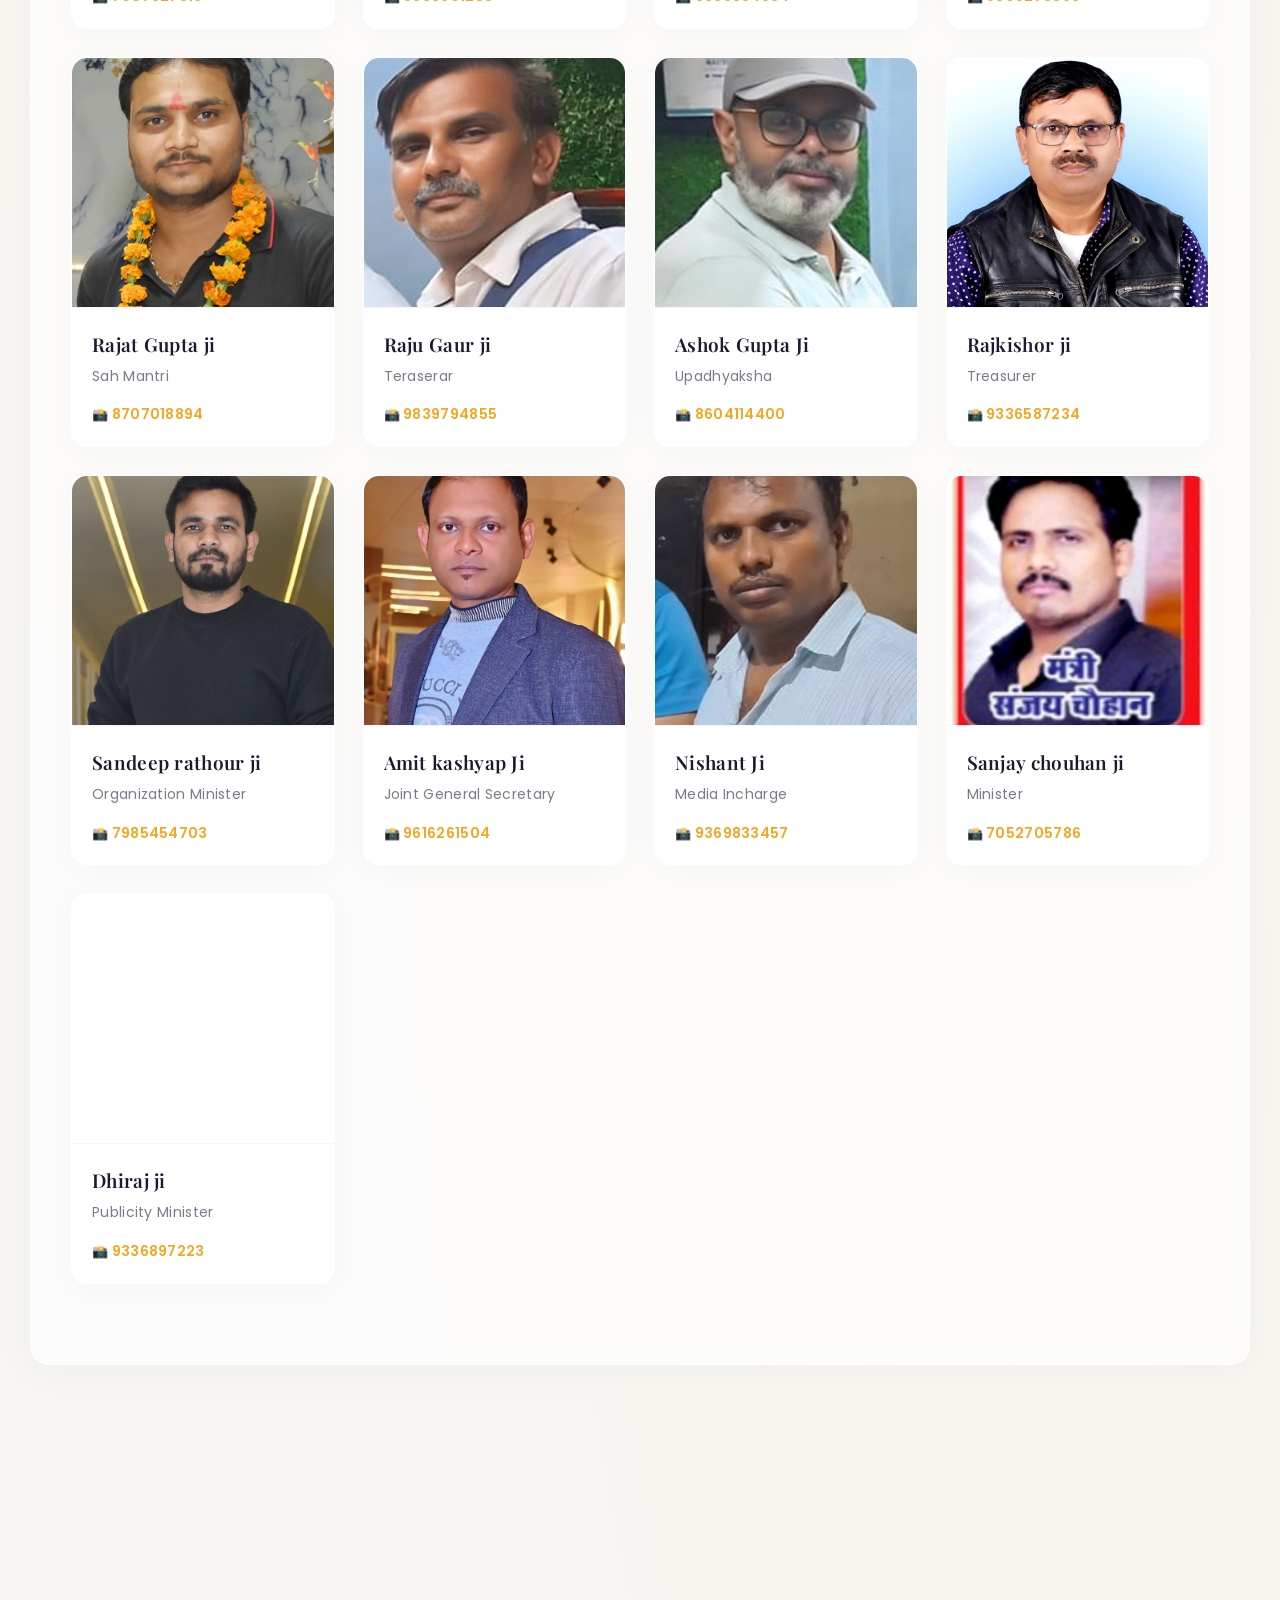
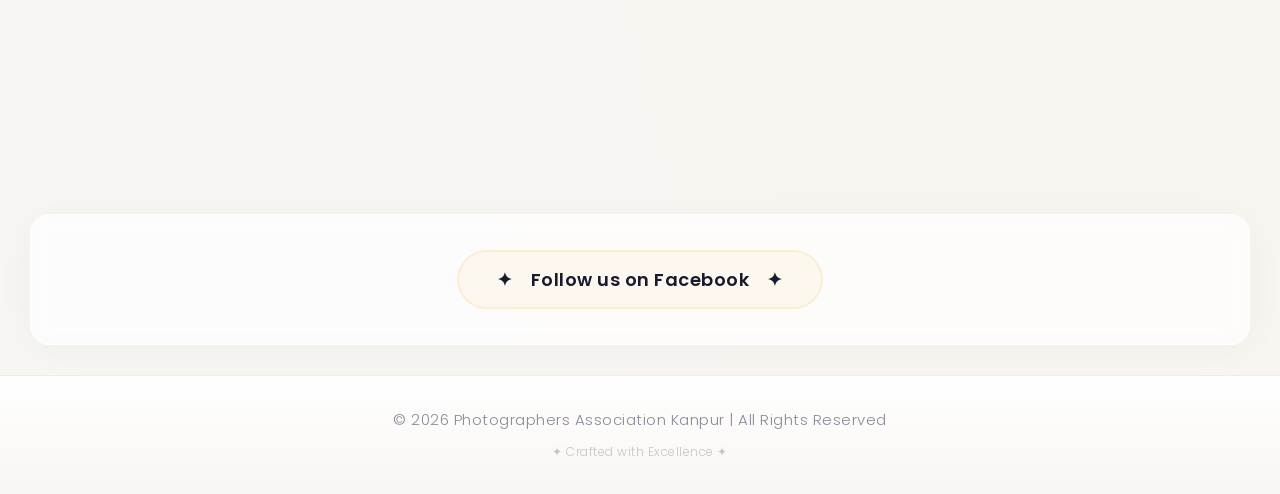
==== commit 6f31532a: "Add files via upload" ====
--- a/index.html
+++ b/index.html
@@ -10,15 +10,46 @@
 
 <body>
 
+<!-- ===== FLOATING PARTICLES ===== -->
+<div class="particles-container">
+    <div class="particle"></div>
+    <div class="particle"></div>
+    <div class="particle"></div>
+    <div class="particle"></div>
+    <div class="particle"></div>
+    <div class="particle"></div>
+    <div class="particle"></div>
+    <div class="particle"></div>
+    <div class="particle"></div>
+    <div class="particle"></div>
+    <div class="particle"></div>
+    <div class="particle"></div>
+</div>
+
+<!-- ===== 3D FLOATING SHAPES ===== -->
+<div class="floating-shapes">
+    <div class="shape"></div>
+    <div class="shape"></div>
+    <div class="shape"></div>
+</div>
+
 <!-- ================= HEADER ================= -->
 <header class="header">
     <div class="left">
-        <img src="images/logo.png" class="logo">
+        <img src="images/logo.png" class="logo" alt="Logo">
         <div class="brand">
             Photographer <span class="highlight">Association</span> Kanpur
         </div>
     </div>
 
+    <!-- Hamburger Button -->
+    <div class="hamburger" id="hamburger" onclick="toggleMobileNav()">
+        <span></span>
+        <span></span>
+        <span></span>
+    </div>
+
+    <!-- Desktop Navigation -->
     <nav class="right">
         <a href="#about">About</a>
         <a href="#activities">Activities</a>
@@ -26,7 +57,6 @@
 
         <div class="dropdown">
             <a href="#activity">Activity</a>
-
             <div class="dropdown-menu">
                 <a href="2026.html">2026</a>
                 <a href="2025.html">2025</a>
@@ -37,18 +67,15 @@
 
         <div class="dropdown">
             <a href="#members">Members</a>
-
             <div class="dropdown-menu">
                 <div class="sub-dropdown">
                     <a href="#" onclick="return false;">Our Members ▶</a>
-
                     <div class="sub-dropdown-menu">
                         <a href="platinum-member.html">Platinum Member</a>
                         <a href="gold-member.html">Gold Member</a>
                         <a href="silver-member.html">Silver Member</a>
                     </div>
                 </div>
-
                 <a href="member-facility.html">Member Facility</a>
             </div>
         </div>
@@ -56,6 +83,43 @@
         <a href="#contact">Contact</a>
     </nav>
 </header>
+
+<!-- ================= MOBILE NAVIGATION ================= -->
+<div class="mobile-nav" id="mobileNav">
+    <a href="#about" onclick="closeMobileNav()">About</a>
+    <a href="#activities" onclick="closeMobileNav()">Activities</a>
+    <a href="#team" onclick="closeMobileNav()">Our Team</a>
+    
+    <div class="dropdown-toggle" onclick="toggleMobileDropdown(this)">
+        <a href="#activity">Activity</a>
+        <span>▾</span>
+    </div>
+    <div class="dropdown-menu-mobile">
+        <a href="2026.html" onclick="closeMobileNav()">2026</a>
+        <a href="2025.html" onclick="closeMobileNav()">2025</a>
+        <a href="2024.html" onclick="closeMobileNav()">2024</a>
+        <a href="2023.html" onclick="closeMobileNav()">2023</a>
+    </div>
+    
+    <div class="dropdown-toggle" onclick="toggleMobileDropdown(this)">
+        <a href="#members">Members</a>
+        <span>▾</span>
+    </div>
+    <div class="dropdown-menu-mobile">
+        <div class="dropdown-toggle" onclick="toggleMobileSubDropdown(this)">
+            <a href="#" onclick="return false;">Our Members</a>
+            <span>▾</span>
+        </div>
+        <div class="sub-dropdown-mobile">
+            <a href="platinum-member.html" onclick="closeMobileNav()">Platinum Member</a>
+            <a href="gold-member.html" onclick="closeMobileNav()">Gold Member</a>
+            <a href="silver-member.html" onclick="closeMobileNav()">Silver Member</a>
+        </div>
+        <a href="member-facility.html" onclick="closeMobileNav()">Member Facility</a>
+    </div>
+    
+    <a href="#contact" onclick="closeMobileNav()">Contact</a>
+</div>
 
 <!-- ================= BANNER ================= -->
 <div class="banner">
@@ -78,10 +142,10 @@
 </div>
 
 <!-- ================= ABOUT ================= -->
-<section id="about">
+<section id="about" class="animate-section">
     <h2>About Us</h2>
     <p>
-        Welcome to the Photographers Association Kanpur.
+        Welcome to the Photographers Association Kanpur. 
         Photographer Association Kanpur has been actively working for 
         the growth and development of photographers over the past five years.
         Our journey is dedicated to building a strong creative community 
@@ -97,155 +161,189 @@
 </section>
 
 <!-- ================= ACTIVITIES ================= -->
-<section id="activities">
+<section id="activities" class="animate-section">
     <h2>Our Activities</h2>
     <p>
         We organize photography workshops, exhibitions, photo walks, and
         training sessions to improve skills and creativity among members.
     </p>
     <div class="grid">
-        <img src="images/A1.jpg">
-        <img src="images/A2.jpg">
-        <img src="images/A3.jpg">
-        <img src="images/A4.jpg">
-        <img src="images/A5.jpg">
+        <img src="images/A1.jpg" alt="Activity 1">
+        <img src="images/A2.jpg" alt="Activity 2">
+        <img src="images/A3.jpg" alt="Activity 3">
+        <img src="images/A4.jpg" alt="Activity 4">
+        <img src="images/A5.jpg" alt="Activity 5">
     </div>
 </section>
 
 <!-- ================= TEAM ================= -->
-<section id="team">
+<section id="team" class="animate-section">
     <h2>Our Team</h2>
     <div class="team-grid">
         <div class="member">
-            <img src="images/team1.jpg" alt="">
+            <img src="images/team1.jpg" alt="Prayag Ji">
             <h3>Prayag Ji</h3>
             <p>Adhyaksh</p>
-            <p>contact - 7007327313</p>
-        </div>
-        <div class="member">
-            <img src="images/team2.jpg" alt="">
+            <p>7007327313</p>
+        </div>
+        <div class="member">
+            <img src="images/team2.jpg" alt="Rathaour ji">
             <h3>Rathaour ji</h3>
             <p>Advaisar</p>
-            <p>contact - 9369301233</p>
-        </div>
-        <div class="member">
-            <img src="images/team3.jpg" alt="">
+            <p>9369301233</p>
+        </div>
+        <div class="member">
+            <img src="images/team3.jpg" alt="Vinod Kanaujiya JI">
             <h3>Vinod Kanaujiya JI</h3>
             <p>Chairman</p>
-            <p>contact - 9336684884</p>
-        </div>
-        <div class="member">
-            <img src="images/team4.jpg" alt="">
+            <p>9336684884</p>
+        </div>
+        <div class="member">
+            <img src="images/team4.jpg" alt="Ajay Giri Ji">
             <h3>Ajay Giri Ji</h3>
             <p>Mahamantri</p>
-            <p>contact - 9305273399</p>
-        </div>
-        <div class="member">
-            <img src="images/team5.jpg" alt="">
+            <p>9305273399</p>
+        </div>
+        <div class="member">
+            <img src="images/team5.jpg" alt="Rajat Gupta ji">
             <h3>Rajat Gupta ji</h3>
             <p>Sah Mantri</p>
-            <p>contact - 8707018894</p>
-        </div>
-        <div class="member">
-            <img src="images/team6.jpg" alt="">
+            <p>8707018894</p>
+        </div>
+        <div class="member">
+            <img src="images/team6.jpg" alt="Raju Gaur ji">
             <h3>Raju Gaur ji</h3>
             <p>Teraserar</p>
-            <p>contact - 9839794855</p>
-        </div>
-        <div class="member">
-            <img src="images/team7.jpg" alt="">
+            <p>9839794855</p>
+        </div>
+        <div class="member">
+            <img src="images/team7.jpg" alt="Ashok Gupta Ji">
             <h3>Ashok Gupta Ji</h3>
             <p>Upadhyaksha</p>
-            <p>contact - 8604114400</p>
-        </div>
-
-        <div class="member">
-            <img src="images/team8.jpg" alt="">
+            <p>8604114400</p>
+        </div>
+        <div class="member">
+            <img src="images/team8.jpg" alt="Rajkishor ji">
             <h3>Rajkishor ji</h3>
             <p>Treasurer</p>
-            <p>contact - 9336587234/p>
-        </div>
-
-        <div class="member">
-            <img src="images/team9.jpg" alt="">
+            <p>9336587234</p>
+        </div>
+        <div class="member">
+            <img src="images/team9.jpg" alt="Sandeep rathour ji">
             <h3>Sandeep rathour ji</h3>
             <p>Organization Minister</p>
-            <p>contact - 7985454703</p>
-        </div>
-
-        <div class="member">
-            <img src="images/team10.jpg" alt="">
+            <p>7985454703</p>
+        </div>
+        <div class="member">
+            <img src="images/team10.jpg" alt="Amit kashyap Ji">
             <h3>Amit kashyap Ji</h3>
             <p>Joint General Secretary</p>
-            <p>contact - 9616261504</p>
-        </div>
-
-        <div class="member">
-            <img src="images/team11.jpg" alt="">
+            <p>9616261504</p>
+        </div>
+        <div class="member">
+            <img src="images/team11.jpg" alt="Nishant Ji">
             <h3>Nishant Ji</h3>
             <p>Media Incharge</p>
-            <p>contact - 9369833457</p>
-        </div>
-
-        <div class="member">
-            <img src="images/team12.jpg" alt="">
+            <p>9369833457</p>
+        </div>
+        <div class="member">
+            <img src="images/team12.jpg" alt="Sanjay chouhan ji">
             <h3>Sanjay chouhan ji</h3>
             <p>Minister</p>
-            <p>contact - 7052705786</p>
-        </div>
-
-        <div class="member">
-            <img src="images/team13.jpg" alt="">
+            <p>7052705786</p>
+        </div>
+        <div class="member">
+            <img src="images/team13.jpg" alt="Dhiraj ji">
             <h3>Dhiraj ji</h3>
             <p>Publicity Minister</p>
-            <p>contact - 9336897223</p>
-        </div>
-
-        
+            <p>9336897223</p>
+        </div>
     </div>
 </section>
 
-
-
 <!-- ================= CONTACT ================= -->
-<section id="contact">
+<section id="contact" class="animate-section">
     <h2>Contact Us</h2>
-    <p>Email: prayagrajpm1000@gmail.com</p>
-    <p>Phone: +91-7379827374</p>
-    
+    <p>✉️ prayagrajpm1000@gmail.com</p>
+    <p>📞 +91-7379827374</p>
 </section>
 
-<!-- ================= Follow ================= -->
-
-<footer style="text-align: center; padding: 20px; background-color: #f5f5f5;">
-    <a href="https://www.facebook.com/share/18vnach9qe/" target="_blank" style="text-decoration: none; color: #1877F2; font-size: 20px;">
-        <i class="fab fa-facebook"></i> Follow us on Facebook
+<!-- ================= FOLLOW SECTION ================= -->
+<div class="follow-section">
+    <a href="https://www.facebook.com/share/18vnach9qe/" target="_blank">
+        <span>✦</span>
+        <span>Follow us on Facebook</span>
+        <span>✦</span>
     </a>
-</footer>
+</div>
 
 <!-- ================= FOOTER ================= -->
 <footer>
     <p>© 2026 Photographers Association Kanpur | All Rights Reserved</p>
+    <p>✦ Crafted with Excellence ✦</p>
 </footer>
 
-<!-- LIGHTBOX -->
+<!-- ================= LIGHTBOX ================= -->
 <div id="lightbox" onclick="closeImage()">
-    <img id="lightbox-img">
+    <img id="lightbox-img" alt="Enlarged view">
 </div>
 
 <script>
-// Lightbox
+// ================= HAMBURGER MENU =================
+function toggleMobileNav() {
+    const mobileNav = document.getElementById('mobileNav');
+    const hamburger = document.getElementById('hamburger');
+    mobileNav.classList.toggle('active');
+    hamburger.classList.toggle('active');
+    document.body.style.overflow = mobileNav.classList.contains('active') ? 'hidden' : '';
+}
+
+function closeMobileNav() {
+    const mobileNav = document.getElementById('mobileNav');
+    const hamburger = document.getElementById('hamburger');
+    mobileNav.classList.remove('active');
+    hamburger.classList.remove('active');
+    document.body.style.overflow = '';
+}
+
+function toggleMobileDropdown(element) {
+    const menu = element.nextElementSibling;
+    menu.classList.toggle('open');
+    element.classList.toggle('open');
+}
+
+function toggleMobileSubDropdown(element) {
+    const menu = element.nextElementSibling;
+    menu.classList.toggle('open');
+    element.classList.toggle('open');
+}
+
+// ================= LIGHTBOX =================
 function openImage(src) {
     document.getElementById("lightbox").style.display = "flex";
     document.getElementById("lightbox-img").src = src;
-}
+    document.body.style.overflow = 'hidden';
+}
+
 function closeImage() {
     document.getElementById("lightbox").style.display = "none";
-}
-document.querySelectorAll('.grid img, .member img').forEach(img => {
-    img.addEventListener('click', function() {
-        openImage(this.src);
+    document.body.style.overflow = '';
+}
+
+document.addEventListener('DOMContentLoaded', function() {
+    document.querySelectorAll('.grid img, .member img').forEach(img => {
+        img.addEventListener('click', function(e) {
+            e.stopPropagation();
+            openImage(this.src);
+        });
     });
+});
+
+document.addEventListener('keydown', function(e) {
+    if (e.key === 'Escape') {
+        closeImage();
+        closeMobileNav();
+    }
 });
 
 // ================= BANNER SLIDER =================
@@ -267,30 +365,84 @@
     goToSlide((currentSlide + 1) % totalSlides);
 }
 
-sliderInterval = setInterval(nextSlide, 4000);
-
-// Pause on hover
+sliderInterval = setInterval(nextSlide, 5000);
+
 var banner = document.querySelector('.banner');
-banner.addEventListener('mouseenter', function() { clearInterval(sliderInterval); });
-banner.addEventListener('mouseleave', function() { sliderInterval = setInterval(nextSlide, 4000); });
-
-// Touch swipe for mobile
+banner.addEventListener('mouseenter', function() { 
+    clearInterval(sliderInterval); 
+});
+banner.addEventListener('mouseleave', function() { 
+    sliderInterval = setInterval(nextSlide, 5000); 
+});
+
 var touchStartX = 0;
 banner.addEventListener('touchstart', function(e) {
     touchStartX = e.changedTouches[0].screenX;
 }, { passive: true });
+
 banner.addEventListener('touchend', function(e) {
     var diff = touchStartX - e.changedTouches[0].screenX;
     if (Math.abs(diff) > 50) {
         clearInterval(sliderInterval);
-        if (diff > 0) { nextSlide(); }
-        else { goToSlide((currentSlide - 1 + totalSlides) % totalSlides); }
-        sliderInterval = setInterval(nextSlide, 4000);
+        if (diff > 0) { 
+            nextSlide(); 
+        } else { 
+            goToSlide((currentSlide - 1 + totalSlides) % totalSlides); 
+        }
+        sliderInterval = setInterval(nextSlide, 5000);
     }
 }, { passive: true });
+
+document.addEventListener('click', function(e) {
+    const mobileNav = document.getElementById('mobileNav');
+    const hamburger = document.getElementById('hamburger');
+    if (!e.target.closest('.hamburger') && !e.target.closest('.mobile-nav')) {
+        mobileNav.classList.remove('active');
+        hamburger.classList.remove('active');
+        document.body.style.overflow = '';
+    }
+});
+
+document.querySelectorAll('a[href^="#"]').forEach(anchor => {
+    anchor.addEventListener('click', function (e) {
+        e.preventDefault();
+        const target = document.querySelector(this.getAttribute('href'));
+        if (target) {
+            target.scrollIntoView({
+                behavior: 'smooth',
+                block: 'start'
+            });
+        }
+        closeMobileNav();
+    });
+});
+
+// ================= SCROLL ANIMATIONS =================
+const animateSections = document.querySelectorAll('.animate-section');
+
+const observerOptions = {
+    threshold: 0.15,
+    rootMargin: '0px 0px -50px 0px'
+};
+
+const observer = new IntersectionObserver(function(entries) {
+    entries.forEach(entry => {
+        if (entry.isIntersecting) {
+            entry.target.style.opacity = '1';
+            entry.target.style.transform = 'translateY(0) scale(1)';
+        }
+    });
+}, observerOptions);
+
+animateSections.forEach(section => {
+    section.style.opacity = '0';
+    section.style.transform = 'translateY(50px) scale(0.95)';
+    section.style.transition = 'all 0.8s cubic-bezier(0.68, -0.55, 0.265, 1.55)';
+    observer.observe(section);
+});
+
+
 </script>
-
-
 
 </body>
 </html>
--- a/style.css
+++ b/style.css
@@ -1,114 +1,636 @@
-/* Reset */
+/* ========================================
+   LIGHT LUXURY - PREMIUM ANIMATED DESIGN
+   ======================================== */
+
+/* ----- FONTS ----- */
+@import url('https://fonts.googleapis.com/css2?family=Playfair+Display:ital,wght@0,400;0,600;0,700;0,900;1,400&family=Poppins:wght@300;400;500;600;700;800&display=swap');
+
+/* ----- RESET ----- */
 * {
     margin: 0;
     padding: 0;
     box-sizing: border-box;
-    font-family: Arial, sans-serif;
-}
+}
+
 html {
     scroll-behavior: smooth;
 }
 
-/* HEADER */
+body {
+    font-family: 'Poppins', sans-serif;
+    background: #f8f6f3;
+    background-image: 
+        radial-gradient(ellipse at 20% 30%, rgba(255, 215, 0, 0.03) 0%, transparent 50%),
+        radial-gradient(ellipse at 80% 70%, rgba(255, 215, 0, 0.02) 0%, transparent 50%);
+    min-height: 100vh;
+    color: #2d2d2d;
+    overflow-x: hidden;
+}
+
+/* ========================================
+   FLOATING PARTICLES ANIMATION
+   ======================================== */
+.particles-container {
+    position: fixed;
+    top: 0;
+    left: 0;
+    width: 100%;
+    height: 100%;
+    pointer-events: none;
+    z-index: 0;
+    overflow: hidden;
+}
+
+.particle {
+    position: absolute;
+    width: 4px;
+    height: 4px;
+    background: linear-gradient(135deg, #f5a623, #ff6b6b);
+    border-radius: 50%;
+    opacity: 0;
+    animation: floatParticle linear infinite;
+}
+
+.particle:nth-child(1) { left: 5%; animation-duration: 14s; animation-delay: 0s; width: 3px; height: 3px; }
+.particle:nth-child(2) { left: 12%; animation-duration: 18s; animation-delay: 2s; width: 5px; height: 5px; }
+.particle:nth-child(3) { left: 20%; animation-duration: 12s; animation-delay: 4s; width: 2px; height: 2px; }
+.particle:nth-child(4) { left: 28%; animation-duration: 16s; animation-delay: 1s; width: 4px; height: 4px; }
+.particle:nth-child(5) { left: 35%; animation-duration: 13s; animation-delay: 3s; width: 3px; height: 3px; }
+.particle:nth-child(6) { left: 42%; animation-duration: 15s; animation-delay: 5s; width: 5px; height: 5px; }
+.particle:nth-child(7) { left: 50%; animation-duration: 19s; animation-delay: 2s; width: 2px; height: 2px; }
+.particle:nth-child(8) { left: 58%; animation-duration: 14s; animation-delay: 4s; width: 4px; height: 4px; }
+.particle:nth-child(9) { left: 65%; animation-duration: 17s; animation-delay: 1s; width: 3px; height: 3px; }
+.particle:nth-child(10) { left: 72%; animation-duration: 11s; animation-delay: 3s; width: 5px; height: 5px; }
+.particle:nth-child(11) { left: 80%; animation-duration: 16s; animation-delay: 6s; width: 3px; height: 3px; }
+.particle:nth-child(12) { left: 88%; animation-duration: 13s; animation-delay: 2s; width: 4px; height: 4px; }
+.particle:nth-child(13) { left: 95%; animation-duration: 15s; animation-delay: 4s; width: 2px; height: 2px; }
+.particle:nth-child(14) { left: 45%; animation-duration: 20s; animation-delay: 7s; width: 5px; height: 5px; }
+.particle:nth-child(15) { left: 75%; animation-duration: 14s; animation-delay: 5s; width: 3px; height: 3px; }
+
+@keyframes floatParticle {
+    0% {
+        transform: translateY(100vh) rotate(0deg) scale(0);
+        opacity: 0;
+    }
+    10% {
+        opacity: 0.8;
+    }
+    90% {
+        opacity: 0.8;
+    }
+    100% {
+        transform: translateY(-10vh) rotate(720deg) scale(1);
+        opacity: 0;
+    }
+}
+
+/* ========================================
+   3D FLOATING SHAPES
+   ======================================== */
+.floating-shapes {
+    position: fixed;
+    top: 0;
+    left: 0;
+    width: 100%;
+    height: 100%;
+    pointer-events: none;
+    z-index: 0;
+    overflow: hidden;
+}
+
+.shape {
+    position: absolute;
+    border-radius: 50%;
+    opacity: 0.04;
+    animation: floatShape ease-in-out infinite alternate;
+}
+
+.shape:nth-child(1) {
+    width: 400px;
+    height: 400px;
+    background: radial-gradient(circle, #f5a623, transparent);
+    top: -150px;
+    right: -150px;
+    animation-duration: 25s;
+}
+
+.shape:nth-child(2) {
+    width: 500px;
+    height: 500px;
+    background: radial-gradient(circle, #ff6b6b, transparent);
+    bottom: -200px;
+    left: -200px;
+    animation-duration: 30s;
+    animation-delay: 3s;
+}
+
+.shape:nth-child(3) {
+    width: 300px;
+    height: 300px;
+    background: radial-gradient(circle, #f5a623, transparent);
+    top: 50%;
+    left: 50%;
+    transform: translate(-50%, -50%);
+    animation-duration: 35s;
+    animation-delay: 6s;
+}
+
+@keyframes floatShape {
+    0% {
+        transform: translate(0, 0) scale(1) rotate(0deg);
+    }
+    33% {
+        transform: translate(40px, -40px) scale(1.1) rotate(120deg);
+    }
+    66% {
+        transform: translate(-30px, 30px) scale(0.9) rotate(240deg);
+    }
+    100% {
+        transform: translate(20px, -20px) scale(1.05) rotate(360deg);
+    }
+}
+
+/* ========================================
+   HEADER - WITH 3D EFFECT
+   ======================================== */
 .header {
-    height: 75px;
-    background: #ffffff;
+    height: 80px;
+    background: rgba(255, 255, 255, 0.92);
+    backdrop-filter: blur(20px);
+    -webkit-backdrop-filter: blur(20px);
     display: flex;
     justify-content: space-between;
     align-items: center;
-    padding: 0 15px;
-    border-bottom: 1px solid #eee;
+    padding: 0 40px;
+    border-bottom: 2px solid rgba(255, 215, 0, 0.2);
     position: sticky;
     top: 0;
     z-index: 9999;
+    box-shadow: 0 2px 40px rgba(0, 0, 0, 0.06);
+    transform-style: preserve-3d;
+    perspective: 1000px;
+    animation: headerFloat 12s ease-in-out infinite;
+}
+
+@keyframes headerFloat {
+    0%, 100% {
+        transform: rotateX(0deg) rotateY(0deg);
+        box-shadow: 0 2px 40px rgba(0, 0, 0, 0.06);
+    }
+    25% {
+        transform: rotateX(1deg) rotateY(-1deg);
+        box-shadow: 0 4px 50px rgba(245, 166, 35, 0.08);
+    }
+    75% {
+        transform: rotateX(-1deg) rotateY(1deg);
+        box-shadow: 0 4px 50px rgba(255, 107, 107, 0.08);
+    }
+}
+
+.header::after {
+    content: '';
+    position: absolute;
+    bottom: -2px;
+    left: 0;
+    right: 0;
+    height: 2px;
+    background: linear-gradient(90deg, transparent, #f5a623, #ff6b6b, #f5a623, transparent);
+    animation: shimmerGold 4s ease-in-out infinite;
+    background-size: 300% 100%;
+}
+
+@keyframes shimmerGold {
+    0%, 100% { background-position: 0% 50%; }
+    50% { background-position: 100% 50%; }
 }
 
 .left {
     display: flex;
     align-items: center;
-    gap: 12px;
+    gap: 18px;
 }
 
 .logo {
-    height: 55px;
+    height: 52px;
     width: auto;
     display: block;
+    border-radius: 50%;
+    border: 2px solid #f5a623;
+    padding: 3px;
+    background: #ffffff;
+    box-shadow: 0 2px 20px rgba(245, 166, 35, 0.15);
+    transition: all 0.5s ease;
+    transform-style: preserve-3d;
+    animation: logo3D 10s ease-in-out infinite;
+}
+
+@keyframes logo3D {
+    0%, 100% {
+        transform: rotateY(0deg) rotateX(0deg) scale(1);
+    }
+    25% {
+        transform: rotateY(15deg) rotateX(5deg) scale(1.02);
+    }
+    75% {
+        transform: rotateY(-15deg) rotateX(-5deg) scale(0.98);
+    }
+}
+
+.logo:hover {
+    transform: scale(1.08) rotate(-5deg) rotateY(25deg);
+    box-shadow: 0 4px 40px rgba(245, 166, 35, 0.3);
 }
 
 .brand {
-    font-size: 18px;
-    font-weight: 600;
-    color: #111;
-    white-space: nowrap;
-    text-align: center;
-}
-
-.highlight {
-    color: #1e73ff;
+    font-size: 22px;
     font-weight: 700;
-}
-
+    color: #1a1a2e;
+    letter-spacing: 1.5px;
+    font-family: 'Playfair Display', serif;
+    animation: textPulse 5s ease-in-out infinite;
+}
+
+@keyframes textPulse {
+    0%, 100% {
+        text-shadow: 0 0 0px rgba(245, 166, 35, 0);
+    }
+    50% {
+        text-shadow: 0 0 30px rgba(245, 166, 35, 0.08), 0 0 60px rgba(245, 166, 35, 0.04);
+    }
+}
+
+.brand .highlight {
+    background: linear-gradient(135deg, #f5a623, #e8890c);
+    -webkit-background-clip: text;
+    -webkit-text-fill-color: transparent;
+    background-clip: text;
+    font-weight: 900;
+    animation: gradientMove 4s ease-in-out infinite;
+    background-size: 200% 200%;
+}
+
+@keyframes gradientMove {
+    0%, 100% { background-position: 0% 50%; }
+    50% { background-position: 100% 50%; }
+}
+
+.brand::after {
+    content: '✦';
+    color: #f5a623;
+    font-size: 12px;
+    margin-left: 8px;
+    opacity: 0.6;
+    display: inline-block;
+    animation: spinStar 8s linear infinite;
+}
+
+@keyframes spinStar {
+    0% { transform: rotate(0deg) scale(1); }
+    50% { transform: rotate(180deg) scale(1.3); }
+    100% { transform: rotate(360deg) scale(1); }
+}
+
+/* ----- NAVIGATION - WITH 3D HOVER ----- */
 .right {
     display: flex;
-    gap: 22px;
+    gap: 5px;
+    align-items: center;
 }
 
 .right a {
     text-decoration: none;
-    color: #333;
+    color: #4a4a5a;
     font-weight: 500;
-    transition: 0.3s;
-    font-size: 15px;
+    transition: all 0.4s cubic-bezier(0.68, -0.55, 0.265, 1.55);
+    font-size: 14px;
+    padding: 10px 20px;
+    border-radius: 8px;
+    font-family: 'Poppins', sans-serif;
+    letter-spacing: 0.5px;
+    position: relative;
+    transform-style: preserve-3d;
+    perspective: 500px;
+}
+
+.right a::before {
+    content: '';
+    position: absolute;
+    bottom: 5px;
+    left: 50%;
+    transform: translateX(-50%);
+    width: 0;
+    height: 2px;
+    background: linear-gradient(90deg, #f5a623, #ff6b6b);
+    transition: width 0.4s ease;
+    border-radius: 2px;
+}
+
+.right a:hover::before {
+    width: 60%;
 }
 
 .right a:hover {
-    color: #1e73ff;
-}
-
-/* ================= MOBILE RESPONSIVE ================= */
-@media (max-width: 768px) {
-    .header {
-        flex-direction: column;
-        height: auto;
-        padding: 15px;
-        gap: 10px;
-        align-items: center;
-    }
-    .left {
-        flex-direction: column;
-        align-items: center;
-        text-align: center;
-    }
-    .brand {
-        white-space: normal;
-        text-align: center;
-    }
-    .right {
-        flex-wrap: wrap;
-        justify-content: center;
-        gap: 15px;
-    }
-}
-
-/* ================= BANNER SLIDER ================= */
+    color: #f5a623;
+    background: rgba(245, 166, 35, 0.06);
+    transform: translateY(-3px) rotateX(5deg) scale(1.02);
+    box-shadow: 0 8px 30px rgba(245, 166, 35, 0.08);
+}
+
+/* ----- DROPDOWN ----- */
+.dropdown {
+    position: relative;
+    display: inline-block;
+}
+
+.dropdown > a {
+    cursor: pointer;
+}
+
+.dropdown-menu {
+    display: none;
+    position: absolute;
+    top: 100%;
+    left: 0;
+    background: rgba(255, 255, 255, 0.98);
+    backdrop-filter: blur(20px);
+    min-width: 230px;
+    box-shadow: 0 15px 50px rgba(0, 0, 0, 0.08);
+    z-index: 1000;
+    border: 1px solid rgba(245, 166, 35, 0.15);
+    border-top: 3px solid #f5a623;
+    padding: 8px 0;
+    border-radius: 0 0 12px 12px;
+    animation: dropIn 0.3s ease;
+}
+
+@keyframes dropIn {
+    from {
+        opacity: 0;
+        transform: translateY(-10px) scale(0.95);
+    }
+    to {
+        opacity: 1;
+        transform: translateY(0) scale(1);
+    }
+}
+
+.dropdown-menu a {
+    display: block;
+    padding: 12px 25px;
+    text-decoration: none;
+    color: #4a4a5a;
+    font-size: 14px;
+    font-weight: 400;
+    transition: all 0.3s ease;
+    border-left: 3px solid transparent;
+    text-transform: none;
+    letter-spacing: 0.3px;
+    background: transparent;
+}
+
+.dropdown-menu a::before {
+    display: none;
+}
+
+.dropdown-menu a:hover {
+    background: rgba(245, 166, 35, 0.05);
+    border-left-color: #f5a623;
+    color: #e8890c;
+    padding-left: 32px;
+}
+
+.dropdown:hover .dropdown-menu {
+    display: block;
+}
+
+/* ----- SUB-DROPDOWN ----- */
+.sub-dropdown {
+    position: relative;
+}
+
+.sub-dropdown > a::after {
+    content: '▸';
+    position: absolute;
+    right: 20px;
+    color: #c4c4c4;
+    font-size: 12px;
+    transition: transform 0.3s ease;
+}
+
+.sub-dropdown:hover > a::after {
+    transform: translateX(3px);
+    color: #f5a623;
+}
+
+.sub-dropdown-menu {
+    display: none;
+    position: absolute;
+    top: 0;
+    right: 100%;
+    background: rgba(255, 255, 255, 0.98);
+    backdrop-filter: blur(20px);
+    min-width: 210px;
+    box-shadow: 0 15px 50px rgba(0, 0, 0, 0.08);
+    z-index: 1001;
+    border: 1px solid rgba(245, 166, 35, 0.15);
+    border-right: 3px solid #f5a623;
+    padding: 8px 0;
+    border-radius: 12px 0 0 12px;
+    animation: slideRight 0.3s ease;
+}
+
+@keyframes slideRight {
+    from {
+        opacity: 0;
+        transform: translateX(-10px) scale(0.95);
+    }
+    to {
+        opacity: 1;
+        transform: translateX(0) scale(1);
+    }
+}
+
+.sub-dropdown:hover .sub-dropdown-menu {
+    display: block;
+}
+
+.sub-dropdown-menu a {
+    border-left: none;
+    border-right: 3px solid transparent;
+}
+
+.sub-dropdown-menu a:hover {
+    border-right-color: #f5a623;
+    padding-right: 32px;
+    padding-left: 25px;
+}
+
+/* ========================================
+   HAMBURGER MENU
+   ======================================== */
+.hamburger {
+    display: none;
+    flex-direction: column;
+    gap: 5px;
+    cursor: pointer;
+    padding: 8px 10px;
+    border-radius: 8px;
+    border: 1px solid rgba(0, 0, 0, 0.06);
+    background: rgba(255, 255, 255, 0.8);
+    transition: all 0.3s ease;
+}
+
+.hamburger:hover {
+    background: rgba(245, 166, 35, 0.05);
+    border-color: rgba(245, 166, 35, 0.2);
+}
+
+.hamburger span {
+    display: block;
+    width: 28px;
+    height: 2.5px;
+    background: linear-gradient(90deg, #2d2d2d, #f5a623);
+    transition: all 0.4s ease;
+    border-radius: 2px;
+}
+
+.hamburger.active span:nth-child(1) {
+    transform: rotate(45deg) translate(5px, 6px);
+    width: 28px;
+    background: #f5a623;
+}
+
+.hamburger.active span:nth-child(2) {
+    opacity: 0;
+    transform: scaleX(0);
+}
+
+.hamburger.active span:nth-child(3) {
+    transform: rotate(-45deg) translate(5px, -6px);
+    width: 28px;
+    background: #f5a623;
+}
+
+/* ----- MOBILE NAV ----- */
+.mobile-nav {
+    display: none;
+    position: fixed;
+    top: 80px;
+    left: 0;
+    right: 0;
+    background: rgba(255, 255, 255, 0.98);
+    backdrop-filter: blur(20px);
+    padding: 20px;
+    box-shadow: 0 20px 60px rgba(0, 0, 0, 0.08);
+    z-index: 9998;
+    max-height: calc(100vh - 80px);
+    overflow-y: auto;
+    border-bottom: 2px solid rgba(245, 166, 35, 0.15);
+    transform: translateY(-20px);
+    opacity: 0;
+    transition: all 0.5s cubic-bezier(0.68, -0.55, 0.265, 1.55);
+}
+
+.mobile-nav.active {
+    display: block;
+    transform: translateY(0);
+    opacity: 1;
+}
+
+.mobile-nav a {
+    display: block;
+    padding: 14px 20px;
+    color: #2d2d2d;
+    text-decoration: none;
+    font-size: 16px;
+    font-weight: 500;
+    border-bottom: 1px solid rgba(0, 0, 0, 0.04);
+    transition: all 0.3s ease;
+    font-family: 'Poppins', sans-serif;
+}
+
+.mobile-nav a:hover {
+    background: rgba(245, 166, 35, 0.05);
+    padding-left: 28px;
+    color: #e8890c;
+}
+
+.mobile-nav .dropdown-menu-mobile {
+    padding-left: 20px;
+    display: none;
+    background: rgba(0, 0, 0, 0.02);
+    border-radius: 8px;
+    margin: 4px 0;
+}
+
+.mobile-nav .dropdown-menu-mobile.open {
+    display: block;
+    animation: slideDown 0.3s ease;
+}
+
+@keyframes slideDown {
+    from { opacity: 0; transform: translateY(-10px); }
+    to { opacity: 1; transform: translateY(0); }
+}
+
+.mobile-nav .dropdown-toggle {
+    display: flex;
+    justify-content: space-between;
+    align-items: center;
+    cursor: pointer;
+    border-bottom: 1px solid rgba(0, 0, 0, 0.04);
+}
+
+.mobile-nav .dropdown-toggle a {
+    flex: 1;
+    border-bottom: none;
+}
+
+.mobile-nav .dropdown-toggle span {
+    padding: 14px 20px 14px 10px;
+    color: #f5a623;
+    font-size: 14px;
+    transition: transform 0.4s ease;
+}
+
+.mobile-nav .dropdown-toggle.open span {
+    transform: rotate(180deg);
+}
+
+.mobile-nav .sub-dropdown-mobile {
+    padding-left: 20px;
+    display: none;
+}
+
+.mobile-nav .sub-dropdown-mobile.open {
+    display: block;
+    animation: slideDown 0.3s ease;
+}
+
+/* ========================================
+   BANNER SLIDER - CLEAR & BRIGHT
+   ======================================== */
 .banner {
     height: 100vh;
     width: 100%;
     position: relative;
     overflow: hidden;
+    background: #f8f6f3;
+    transition: transform 0.1s ease-out;
 }
 
 .slider-track {
     display: flex;
     width: 600%;
     height: 100%;
-    transition: transform 0.8s ease-in-out;
+    transition: transform 1.2s cubic-bezier(0.77, 0, 0.18, 1);
 }
 
 .slide {
     width: calc(100% / 6);
     height: 100%;
     flex-shrink: 0;
+    overflow: hidden;
 }
 
 .slide img {
@@ -117,15 +639,33 @@
     object-fit: cover;
     object-position: center;
     display: block;
-}
+    filter: brightness(1) contrast(1.05);
+    transition: transform 10s ease;
+    animation: zoomSlow 15s ease-in-out infinite;
+}
+
+@keyframes zoomSlow {
+    0%, 100% {
+        transform: scale(1);
+    }
+    50% {
+        transform: scale(1.08);
+    }
+}
+
+.slide:nth-child(2) img { animation-delay: 2.5s; }
+.slide:nth-child(3) img { animation-delay: 5s; }
+.slide:nth-child(4) img { animation-delay: 7.5s; }
+.slide:nth-child(5) img { animation-delay: 10s; }
+.slide:nth-child(6) img { animation-delay: 12.5s; }
 
 .slider-dots {
     position: absolute;
-    bottom: 18px;
+    bottom: 40px;
     left: 50%;
     transform: translateX(-50%);
     display: flex;
-    gap: 10px;
+    gap: 14px;
     z-index: 10;
 }
 
@@ -133,261 +673,777 @@
     width: 12px;
     height: 12px;
     border-radius: 50%;
-    background: rgba(255,255,255,0.5);
+    background: rgba(0, 0, 0, 0.15);
     cursor: pointer;
-    transition: background 0.3s, transform 0.3s;
+    transition: all 0.4s ease;
+    border: 2px solid rgba(255, 255, 255, 0.6);
+    position: relative;
+}
+
+.dot::after {
+    content: '';
+    position: absolute;
+    inset: -4px;
+    border-radius: 50%;
+    border: 2px solid transparent;
+    transition: all 0.4s ease;
 }
 
 .dot.active {
-    background: #ffffff;
+    background: #f5a623;
+    border-color: #ffffff;
     transform: scale(1.3);
-}
-
-/* ================= SECTIONS ================= */
+    box-shadow: 0 0 30px rgba(245, 166, 35, 0.3);
+}
+
+.dot.active::after {
+    border-color: rgba(245, 166, 35, 0.2);
+    animation: pulseRing 2s ease-in-out infinite;
+}
+
+@keyframes pulseRing {
+    0%, 100% {
+        transform: scale(1);
+        opacity: 0.5;
+    }
+    50% {
+        transform: scale(1.5);
+        opacity: 1;
+    }
+}
+
+.dot:hover {
+    background: rgba(245, 166, 35, 0.5);
+    transform: scale(1.1);
+}
+
+/* ========================================
+   SECTIONS - SCROLL ANIMATED
+   ======================================== */
 section {
-    padding: 60px 20px;
-    margin: 20px;
-    background: rgba(255,255,255,0.03);
+    padding: 80px 40px;
+    margin: 30px 30px;
+    background: rgba(255, 255, 255, 0.7);
     backdrop-filter: blur(10px);
-    border-radius: 15px;
-    box-shadow: 0 10px 40px rgba(0,0,0,0.6);
-    transform: perspective(900px) rotateX(1deg);
-    transition: 0.4s ease;
+    border-radius: 20px;
+    border: 1px solid rgba(255, 255, 255, 0.8);
+    box-shadow: 
+        0 4px 40px rgba(0, 0, 0, 0.04),
+        inset 0 1px 0 rgba(255, 255, 255, 0.9);
+    position: relative;
+    transition: all 0.6s cubic-bezier(0.68, -0.55, 0.265, 1.55);
+    transform-style: preserve-3d;
+    perspective: 1000px;
 }
 
 section:hover {
-    transform: perspective(900px) rotateX(0deg) scale(1.01);
-    box-shadow: 0 20px 60px rgba(0,0,0,0.8);
-}
-
-#about {
+    transform: translateY(-5px) rotateX(1deg) scale(1.005);
+    box-shadow: 
+        0 20px 80px rgba(0, 0, 0, 0.06),
+        0 0 60px rgba(245, 166, 35, 0.02);
+    border-color: rgba(245, 166, 35, 0.1);
+}
+
+section::before {
+    content: '';
+    position: absolute;
+    top: -1px;
+    left: 15%;
+    right: 15%;
+    height: 2px;
+    background: linear-gradient(90deg, transparent, #f5a623, #ff6b6b, #f5a623, transparent);
+    border-radius: 2px;
+    opacity: 0.4;
+    animation: lineShimmer 4s ease-in-out infinite;
+}
+
+@keyframes lineShimmer {
+    0%, 100% { opacity: 0.3; transform: scaleX(1); }
+    50% { opacity: 1; transform: scaleX(1.1); }
+}
+
+section::after {
+    content: '◆';
+    position: absolute;
+    top: -10px;
+    left: 50%;
+    transform: translateX(-50%);
+    color: #f5a623;
+    font-size: 16px;
+    background: #f8f6f3;
+    padding: 0 12px;
+    animation: diamondSpin 10s linear infinite;
+}
+
+@keyframes diamondSpin {
+    0% { transform: translateX(-50%) rotate(0deg); }
+    100% { transform: translateX(-50%) rotate(360deg); }
+}
+
+h2 {
+    font-size: 38px;
+    font-weight: 700;
+    font-family: 'Playfair Display', serif;
     text-align: center;
-}
-
-h1, h2 {
-    color: rgb(10,10,10);
-    text-shadow: 0 0 12px rgba(0,230,230,0.6);
+    margin-bottom: 30px;
+    color: #1a1a2e;
+    position: relative;
+    display: inline-block;
+    padding-bottom: 15px;
+}
+
+h2::after {
+    content: '';
+    position: absolute;
+    bottom: 0;
+    left: 50%;
+    transform: translateX(-50%);
+    width: 80px;
+    height: 3px;
+    background: linear-gradient(90deg, transparent, #f5a623, #ff6b6b, #f5a623, transparent);
+    border-radius: 2px;
+    animation: lineWidth 5s ease-in-out infinite;
+}
+
+@keyframes lineWidth {
+    0%, 100% { width: 80px; }
+    50% { width: 130px; }
+}
+
+#about h2 {
+    display: inline-block;
+    width: 100%;
 }
 
 p {
-    color: #050505;
-    line-height: 1.8;
+    color: #4a4a5a;
+    line-height: 1.9;
     max-width: 900px;
-    margin: auto;
-}
-
-/* ================= TEAM + GALLERY ================= */
+    margin: 0 auto 20px;
+    font-size: 17px;
+    font-weight: 300;
+    letter-spacing: 0.3px;
+}
+
+/* ========================================
+   TEAM & GALLERY - 3D CARDS
+   ======================================== */
 .team-grid,
-.grid,
-.activities-grid {
-    text-align: center;
+.grid {
     display: grid;
-    grid-template-columns: repeat(auto-fit, minmax(220px, 1fr));
-    gap: 20px;
-    margin-top: 30px;
-}
-
-.member,
-.activity-card {
-    background: rgba(255,255,255,0.05);
-    border-radius: 12px;
+    grid-template-columns: repeat(auto-fit, minmax(240px, 1fr));
+    gap: 28px;
+    margin-top: 40px;
+}
+
+.member {
+    background: rgba(255, 255, 255, 0.9);
+    backdrop-filter: blur(10px);
+    border-radius: 16px;
     overflow: hidden;
-    box-shadow: 0 8px 25px rgba(0,0,0,0.6);
-    transition: 0.4s;
-}
-
-.member:hover,
-.activity-card:hover {
-    transform: translateY(-10px) scale(1.03);
-    box-shadow: 0 18px 45px rgba(0,0,0,0.8);
-}
-
-.member img,
-.activity-card img {
-    width: 100%;
-    height: 180px;
-    object-fit: cover;
-}
-
-.member h3 {
-    padding: 8px 10px 2px;
-}
-
-.member p,
-.activity-card p {
-    padding: 10px;
-    font-weight: bold;
-}
-
-.grid img {
+    border: 1px solid rgba(255, 255, 255, 0.8);
+    box-shadow: 0 4px 30px rgba(0, 0, 0, 0.04);
+    transition: all 0.6s cubic-bezier(0.68, -0.55, 0.265, 1.55);
+    position: relative;
+    cursor: pointer;
+    transform-style: preserve-3d;
+    perspective: 600px;
+    animation: cardFloat 8s ease-in-out infinite;
+}
+
+.member:nth-child(2) { animation-delay: 0.6s; }
+.member:nth-child(3) { animation-delay: 1.2s; }
+.member:nth-child(4) { animation-delay: 1.8s; }
+.member:nth-child(5) { animation-delay: 2.4s; }
+.member:nth-child(6) { animation-delay: 3s; }
+.member:nth-child(7) { animation-delay: 3.6s; }
+.member:nth-child(8) { animation-delay: 4.2s; }
+.member:nth-child(9) { animation-delay: 4.8s; }
+.member:nth-child(10) { animation-delay: 5.4s; }
+.member:nth-child(11) { animation-delay: 6s; }
+.member:nth-child(12) { animation-delay: 6.6s; }
+.member:nth-child(13) { animation-delay: 7.2s; }
+
+@keyframes cardFloat {
+    0%, 100% {
+        transform: translateY(0px) rotateX(0deg) rotateY(0deg);
+    }
+    50% {
+        transform: translateY(-8px) rotateX(2deg) rotateY(2deg);
+    }
+}
+
+.member::before {
+    content: '';
+    position: absolute;
+    top: 0;
+    left: 0;
+    right: 0;
+    height: 3px;
+    background: linear-gradient(90deg, transparent, #f5a623, #ff6b6b, #f5a623, transparent);
+    opacity: 0;
+    transition: opacity 0.4s ease;
+}
+
+.member:hover::before {
+    opacity: 1;
+}
+
+.member:hover {
+    transform: translateY(-15px) rotateX(5deg) rotateY(5deg) scale(1.03);
+    box-shadow: 
+        0 20px 60px rgba(0, 0, 0, 0.1),
+        0 0 40px rgba(245, 166, 35, 0.05);
+    border-color: rgba(245, 166, 35, 0.2);
+}
+
+.member img {
     width: 100%;
     height: 250px;
     object-fit: cover;
-    border-radius: 10px;
+    border-bottom: 1px solid rgba(0, 0, 0, 0.04);
+    transition: all 0.6s ease;
+    filter: brightness(1);
+}
+
+.member:hover img {
+    filter: brightness(1.05);
+    transform: scale(1.05) rotateY(3deg);
+}
+
+.member h3 {
+    padding: 16px 20px 4px;
+    color: #1a1a2e;
+    font-size: 19px;
+    font-weight: 600;
+    letter-spacing: 0.3px;
+    font-family: 'Playfair Display', serif;
+    position: relative;
+    display: inline-block;
+}
+
+.member h3::after {
+    content: '';
+    position: absolute;
+    bottom: -2px;
+    left: 20px;
+    width: 0;
+    height: 2px;
+    background: linear-gradient(90deg, #f5a623, #ff6b6b);
+    transition: width 0.4s ease;
+}
+
+.member:hover h3::after {
+    width: 60px;
+}
+
+.member p {
+    padding: 2px 20px 10px;
+    font-size: 14px;
+    color: #7a7a8a;
+    font-weight: 400;
+    margin: 0;
+    letter-spacing: 0.3px;
+}
+
+.member p:last-of-type {
+    color: #f5a623;
+    font-weight: 600;
+    font-size: 14px;
+    padding-bottom: 18px;
+    font-family: 'Poppins', sans-serif;
+}
+
+.member p:last-of-type::before {
+    content: '📸 ';
+    font-size: 13px;
+}
+
+/* ----- GALLERY IMAGES ----- */
+.grid img {
+    width: 100%;
+    height: 280px;
+    object-fit: cover;
+    border-radius: 14px;
     cursor: pointer;
-    transition: 0.3s;
+    transition: all 0.6s cubic-bezier(0.68, -0.55, 0.265, 1.55);
+    border: 2px solid rgba(255, 255, 255, 0.6);
+    box-shadow: 0 4px 20px rgba(0, 0, 0, 0.04);
+    filter: brightness(1);
+    transform-style: preserve-3d;
+    perspective: 500px;
+    animation: galleryFloat 9s ease-in-out infinite;
+}
+
+.grid img:nth-child(2) { animation-delay: 1.5s; }
+.grid img:nth-child(3) { animation-delay: 3s; }
+.grid img:nth-child(4) { animation-delay: 4.5s; }
+.grid img:nth-child(5) { animation-delay: 6s; }
+
+@keyframes galleryFloat {
+    0%, 100% {
+        transform: translateY(0px) rotateX(0deg);
+    }
+    50% {
+        transform: translateY(-6px) rotateX(2deg);
+    }
 }
 
 .grid img:hover {
-    transform: scale(1.05);
-}
-
-/* ================= CONTACT ================= */
+    transform: scale(1.06) rotateY(-5deg) rotateX(3deg);
+    border-color: #f5a623;
+    box-shadow: 
+        0 20px 60px rgba(0, 0, 0, 0.1),
+        0 0 40px rgba(245, 166, 35, 0.05);
+}
+
+/* ========================================
+   CONTACT
+   ======================================== */
 #contact {
     text-align: center;
 }
 
-/* ================= FOOTER ================= */
+#contact p {
+    font-size: 19px;
+    margin: 10px auto;
+    padding: 5px 0;
+    font-weight: 300;
+}
+
+#contact p:first-of-type {
+    color: #4a4a5a;
+}
+
+#contact p:last-of-type {
+    background: linear-gradient(135deg, #f5a623, #ff6b6b);
+    -webkit-background-clip: text;
+    -webkit-text-fill-color: transparent;
+    background-clip: text;
+    font-weight: 700;
+    font-size: 24px;
+    animation: pulseText 3s ease-in-out infinite;
+}
+
+@keyframes pulseText {
+    0%, 100% { transform: scale(1); }
+    50% { transform: scale(1.05); }
+}
+
+/* ========================================
+   FOLLOW SECTION - 3D BUTTON
+   ======================================== */
+.follow-section {
+    text-align: center;
+    padding: 35px;
+    margin: 20px 30px;
+    background: rgba(255, 255, 255, 0.7);
+    backdrop-filter: blur(10px);
+    border-radius: 20px;
+    border: 1px solid rgba(255, 255, 255, 0.8);
+    box-shadow: 0 4px 40px rgba(0, 0, 0, 0.04);
+    transition: all 0.4s ease;
+    transform-style: preserve-3d;
+    perspective: 1000px;
+}
+
+.follow-section:hover {
+    transform: translateY(-3px) rotateX(1deg);
+    box-shadow: 0 8px 60px rgba(0, 0, 0, 0.06);
+}
+
+.follow-section a {
+    text-decoration: none;
+    color: #1a1a2e;
+    font-size: 18px;
+    font-weight: 600;
+    font-family: 'Poppins', sans-serif;
+    transition: all 0.6s cubic-bezier(0.68, -0.55, 0.265, 1.55);
+    display: inline-flex;
+    align-items: center;
+    gap: 18px;
+    padding: 14px 38px;
+    background: rgba(245, 166, 35, 0.06);
+    border: 2px solid rgba(245, 166, 35, 0.15);
+    border-radius: 50px;
+    letter-spacing: 0.5px;
+    transform-style: preserve-3d;
+    perspective: 500px;
+    position: relative;
+    overflow: hidden;
+}
+
+.follow-section a::before {
+    content: '';
+    position: absolute;
+    top: 0;
+    left: -100%;
+    width: 100%;
+    height: 100%;
+    background: linear-gradient(90deg, transparent, rgba(245, 166, 35, 0.08), transparent);
+    transition: left 0.8s ease;
+}
+
+.follow-section a:hover::before {
+    left: 100%;
+}
+
+.follow-section a span:first-child,
+.follow-section a span:last-child {
+    transition: all 0.4s ease;
+}
+
+.follow-section a:hover span:first-child {
+    transform: rotate(360deg) scale(1.2);
+}
+
+.follow-section a:hover {
+    background: rgba(245, 166, 35, 0.12);
+    border-color: #f5a623;
+    transform: scale(1.05) rotateX(5deg) rotateY(5deg);
+    box-shadow: 
+        0 15px 50px rgba(245, 166, 35, 0.15),
+        0 0 60px rgba(245, 166, 35, 0.05);
+}
+
+/* ========================================
+   FOOTER
+   ======================================== */
 footer {
-    background: rgba(0,0,0,0.8);
-    color: white;
+    background: linear-gradient(180deg, rgba(255, 255, 255, 0.95), #f8f6f3);
     text-align: center;
-    padding: 20px;
-    margin-top: 20px;
-}
-
-/* ================= LIGHTBOX ================= */
-.member img {
-    cursor: pointer;
-}
-
+    padding: 30px 20px;
+    margin-top: 30px;
+    border-top: 1px solid rgba(0, 0, 0, 0.04);
+    transform-style: preserve-3d;
+    perspective: 1000px;
+    animation: footerFloat 15s ease-in-out infinite;
+}
+
+@keyframes footerFloat {
+    0%, 100% {
+        transform: rotateX(0deg);
+    }
+    50% {
+        transform: rotateX(1deg);
+    }
+}
+
+footer p {
+    color: #8a8a9a;
+    font-size: 15px;
+    margin: 0 auto;
+    font-weight: 300;
+    letter-spacing: 0.5px;
+    text-align: center;
+    max-width: 100%;
+}
+
+footer p:last-child {
+    font-size: 12px;
+    margin-top: 6px;
+    color: #c4c4c4;
+    animation: footerGlow 5s ease-in-out infinite;
+}
+
+@keyframes footerGlow {
+    0%, 100% {
+        opacity: 0.5;
+        transform: scale(1);
+    }
+    50% {
+        opacity: 1;
+        transform: scale(1.05);
+        color: #f5a623;
+    }
+}
+
+/* ========================================
+   LIGHTBOX
+   ======================================== */
 #lightbox {
     display: none;
     position: fixed;
     inset: 0;
-    background: rgba(0,0,0,0.95);
+    background: rgba(0, 0, 0, 0.9);
+    backdrop-filter: blur(30px);
     justify-content: center;
     align-items: center;
     z-index: 99999;
+    cursor: zoom-out;
 }
 
 #lightbox-img {
-    max-width: 95%;
-    max-height: 95%;
+    max-width: 92%;
+    max-height: 92%;
     object-fit: contain;
-    border-radius: 10px;
-}
-
-/* ================= MEMBERS TABLE ================= */
-#members {
-    text-align: center;
-}
-
-#members .members-table {
-    width: 100%;
-    margin-top: 30px;
-    border-collapse: collapse;
-    background: rgba(255,255,255,0.08);
-    border-radius: 10px;
-    overflow: hidden;
-}
-
-#members .members-table th,
-#members .members-table td {
-    padding: 15px;
-    border: 1px solid rgba(255,255,255,0.2);
-    text-align: center;
-}
-
-#members .members-table th {
-    background: #1e73ff;
-    color: white;
-    font-weight: bold;
-}
-
-#members .members-table tr:nth-child(even) {
-    background: rgba(255,255,255,0.05);
-}
-
-#members .members-table tr:hover {
-    background: rgba(30,115,255,0.15);
+    border-radius: 14px;
+    border: 2px solid rgba(255, 255, 255, 0.1);
+    box-shadow: 0 30px 100px rgba(0, 0, 0, 0.5);
+    animation: zoomIn 0.5s cubic-bezier(0.68, -0.55, 0.265, 1.55);
+}
+
+@keyframes zoomIn {
+    from {
+        opacity: 0;
+        transform: scale(0.8) rotateX(15deg);
+    }
+    to {
+        opacity: 1;
+        transform: scale(1) rotateX(0deg);
+    }
+}
+
+/* ========================================
+   RESPONSIVE
+   ======================================== */
+@media (max-width: 1024px) {
+    section {
+        padding: 60px 30px;
+        margin: 20px;
+    }
+    .brand {
+        font-size: 19px;
+    }
+    .right a {
+        padding: 8px 14px;
+        font-size: 13px;
+    }
 }
 
 @media (max-width: 768px) {
-    #members .members-table {
+    .right {
+        display: none;
+    }
+    .hamburger {
+        display: flex;
+    }
+    .header {
+        height: 70px;
+        padding: 0 20px;
+        animation: none;
+    }
+    .mobile-nav {
+        top: 70px;
+        max-height: calc(100vh - 70px);
+    }
+    .logo {
+        height: 42px;
+        animation: none;
+    }
+    .brand {
+        font-size: 16px;
+        animation: none;
+    }
+    .brand .highlight {
+        font-size: 17px;
+    }
+    .brand::after {
+        display: none;
+    }
+    .particles-container,
+    .floating-shapes {
+        display: none;
+    }
+    section {
+        padding: 40px 18px;
+        margin: 15px 12px;
+        border-radius: 14px;
+        animation: none;
+    }
+    section:hover {
+        transform: translateY(-5px) scale(1.01);
+    }
+    h2 {
+        font-size: 28px;
+    }
+    .team-grid,
+    .grid {
+        grid-template-columns: repeat(auto-fit, minmax(170px, 1fr));
+        gap: 16px;
+    }
+    .member {
+        animation: none;
+    }
+    .member:hover {
+        transform: translateY(-8px) scale(1.02);
+    }
+    .member img,
+    .grid img {
+        height: 200px;
+    }
+    .grid img {
+        animation: none;
+    }
+    .grid img:hover {
+        transform: scale(1.04) rotate(-1deg);
+    }
+    .banner {
+        height: 60vh;
+    }
+    .slide img {
+        animation: none;
+    }
+    .slider-dots {
+        bottom: 20px;
+        gap: 10px;
+    }
+    .dot {
+        width: 10px;
+        height: 10px;
+    }
+    .follow-section {
+        margin: 15px 12px;
+        padding: 25px;
+    }
+    .follow-section a {
+        font-size: 15px;
+        padding: 12px 25px;
+        gap: 12px;
+    }
+    footer {
+        animation: none;
+    }
+    p {
+        font-size: 15px;
+        line-height: 1.8;
+    }
+    #contact p {
+        font-size: 17px;
+    }
+    #contact p:last-of-type {
+        font-size: 20px;
+    }
+    .member h3 {
+        font-size: 17px;
+    }
+}
+
+@media (max-width: 480px) {
+    .header {
+        height: 60px;
+        padding: 0 12px;
+    }
+    .mobile-nav {
+        top: 60px;
+        max-height: calc(100vh - 60px);
+        padding: 15px;
+    }
+    .logo {
+        height: 36px;
+    }
+    .brand {
+        font-size: 13px;
+    }
+    .brand .highlight {
         font-size: 14px;
     }
-    #members .members-table th,
-    #members .members-table td {
-        padding: 10px;
-    }
-}
-
-/* Dropdown Menu */
-.dropdown {
-    position: relative;
-    display: inline-block;
-}
-
-.dropdown-menu {
-    display: none;
-    position: absolute;
-    top: 100%;
-    left: 0;
-    background: white;
-    min-width: 180px;
-    list-style: none;
-    padding: 0;
-    margin: 0;
-    box-shadow: 0 4px 10px rgba(0,0,0,0.15);
-    z-index: 1000;
-}
-
-.dropdown-menu a {
-    display: block;
-    padding: 12px 15px;
-    text-decoration: none;
-    color: #333;
-    white-space: nowrap;
-}
-
-.dropdown-menu li a:hover {
-    background: #f5f5f5;
-}
-
-.dropdown:hover .dropdown-menu {
-    display: block;
-}
-
-/* ===== Submenu for Our Members ===== */
-
-.sub-dropdown {
-    position: relative;
-}
-
-.sub-dropdown-menu {
-    display: none;
-    position: absolute;
-    top: 0;
-    right: 100%;   /* Opens to the left */
-    background: white;
-    min-width: 180px;
-    box-shadow: 0 4px 10px rgba(0,0,0,0.15);
-    z-index: 1001;
-}
-
-.sub-dropdown:hover .sub-dropdown-menu {
-    display: block;
-}
-
-.sub-dropdown-menu a {
-    display: block;
-    padding: 12px 15px;
-    text-decoration: none;
-    color: #333;
-    white-space: nowrap;
-}
-
-.sub-dropdown-menu a:hover {
-    background: #f5f5f5;
-}
-
-/* ===== 2026 GALLERY CENTER FIX ===== */
-
-.gallery h2 {
-    text-align: center;
-    width: 100%;
-    font-size: 32px;
-    margin-bottom: 25px;
-    color: #333;
+    .left {
+        gap: 10px;
+    }
+    .hamburger span {
+        width: 22px;
+        height: 2px;
+    }
+    section {
+        padding: 25px 12px;
+        margin: 10px 8px;
+        border-radius: 10px;
+    }
+    section::after {
+        font-size: 12px;
+        top: -8px;
+        padding: 0 8px;
+    }
+    h2 {
+        font-size: 22px;
+        padding-bottom: 10px;
+    }
+    h2::after {
+        width: 50px;
+        height: 2px;
+    }
+    .team-grid,
+    .grid {
+        grid-template-columns: 1fr 1fr;
+        gap: 10px;
+    }
+    .member img,
+    .grid img {
+        height: 140px;
+    }
+    .banner {
+        height: 40vh;
+    }
+    .slider-dots {
+        bottom: 12px;
+        gap: 6px;
+    }
+    .dot {
+        width: 8px;
+        height: 8px;
+        border-width: 1px;
+    }
+    .dot.active {
+        transform: scale(1.4);
+    }
+    .follow-section {
+        margin: 10px 8px;
+        padding: 16px;
+        border-radius: 12px;
+    }
+    .follow-section a {
+        font-size: 13px;
+        padding: 10px 18px;
+        gap: 8px;
+        border-width: 1.5px;
+    }
+    .follow-section a span:first-child,
+    .follow-section a span:last-child {
+        font-size: 13px;
+    }
+    p {
+        font-size: 14px;
+        line-height: 1.7;
+    }
+    #contact p {
+        font-size: 14px;
+    }
+    #contact p:last-of-type {
+        font-size: 17px;
+    }
+    .member h3 {
+        font-size: 14px;
+        padding: 10px 12px 2px;
+    }
+    .member p {
+        font-size: 11px;
+        padding: 2px 12px 6px;
+    }
+    .member p:last-of-type {
+        font-size: 11px;
+        padding-bottom: 10px;
+    }
+    .member p:last-of-type::before {
+        font-size: 11px;
+    }
+    footer {
+        padding: 20px 15px;
+        animation: none;
+    }
+    footer p {
+        font-size: 12px;
+    }
+    footer p:last-child {
+        font-size: 10px;
+        animation: none;
+    }
+    .mobile-nav a {
+        font-size: 14px;
+        padding: 12px 16px;
+    }
+    .mobile-nav .dropdown-toggle span {
+        padding: 12px 16px 12px 8px;
+        font-size: 13px;
+    }
 }
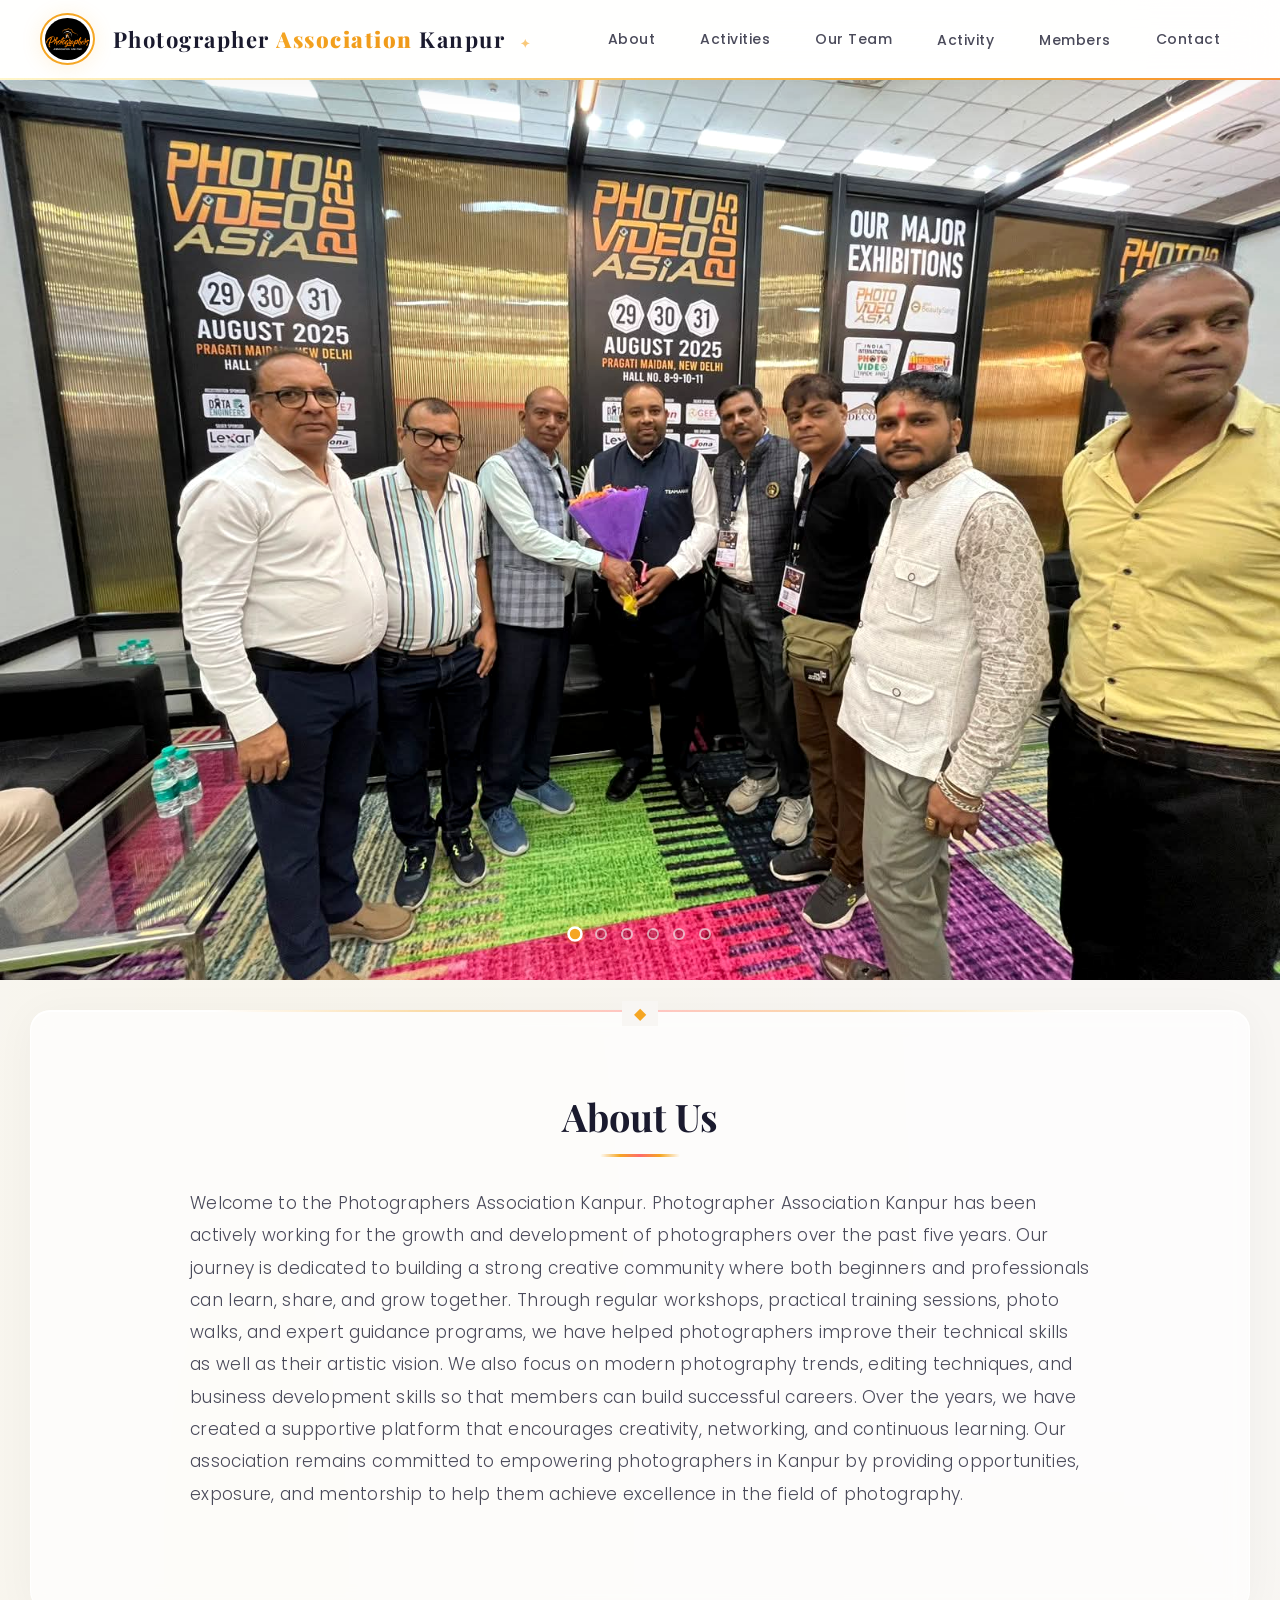
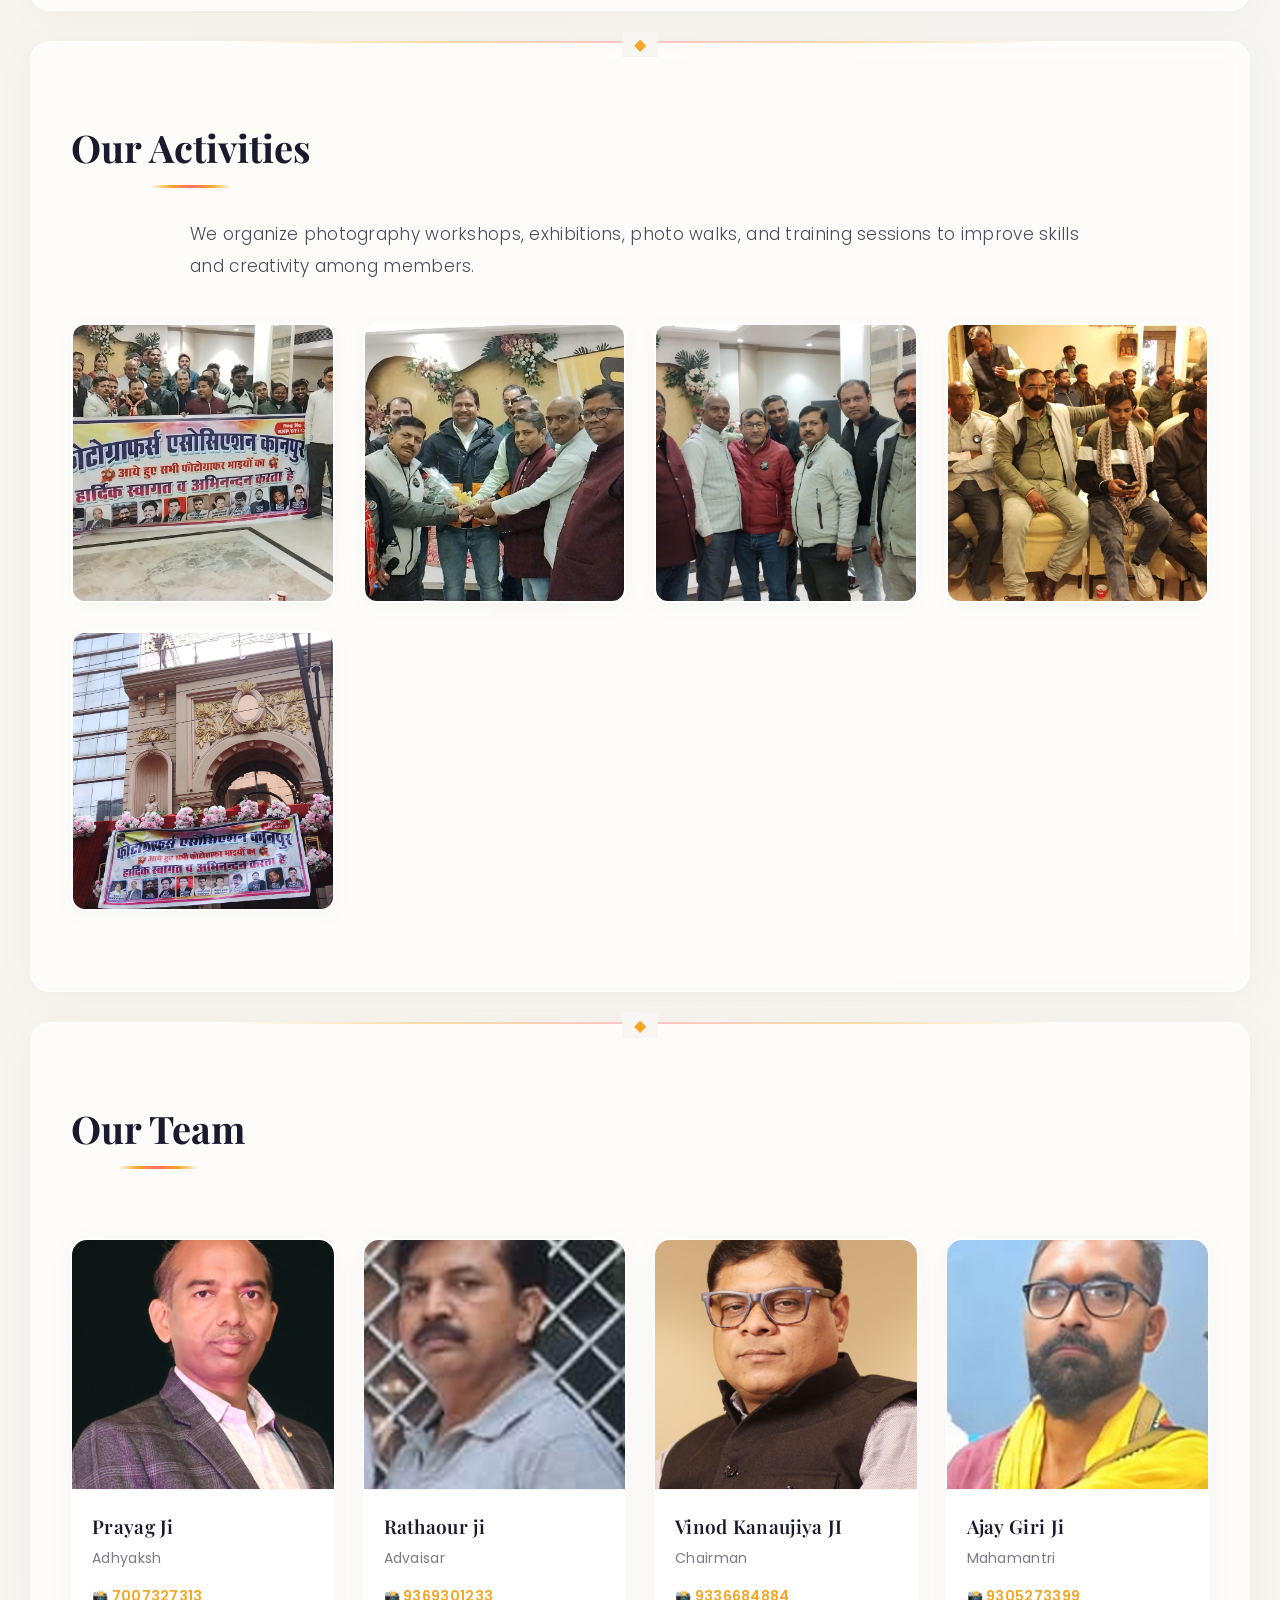
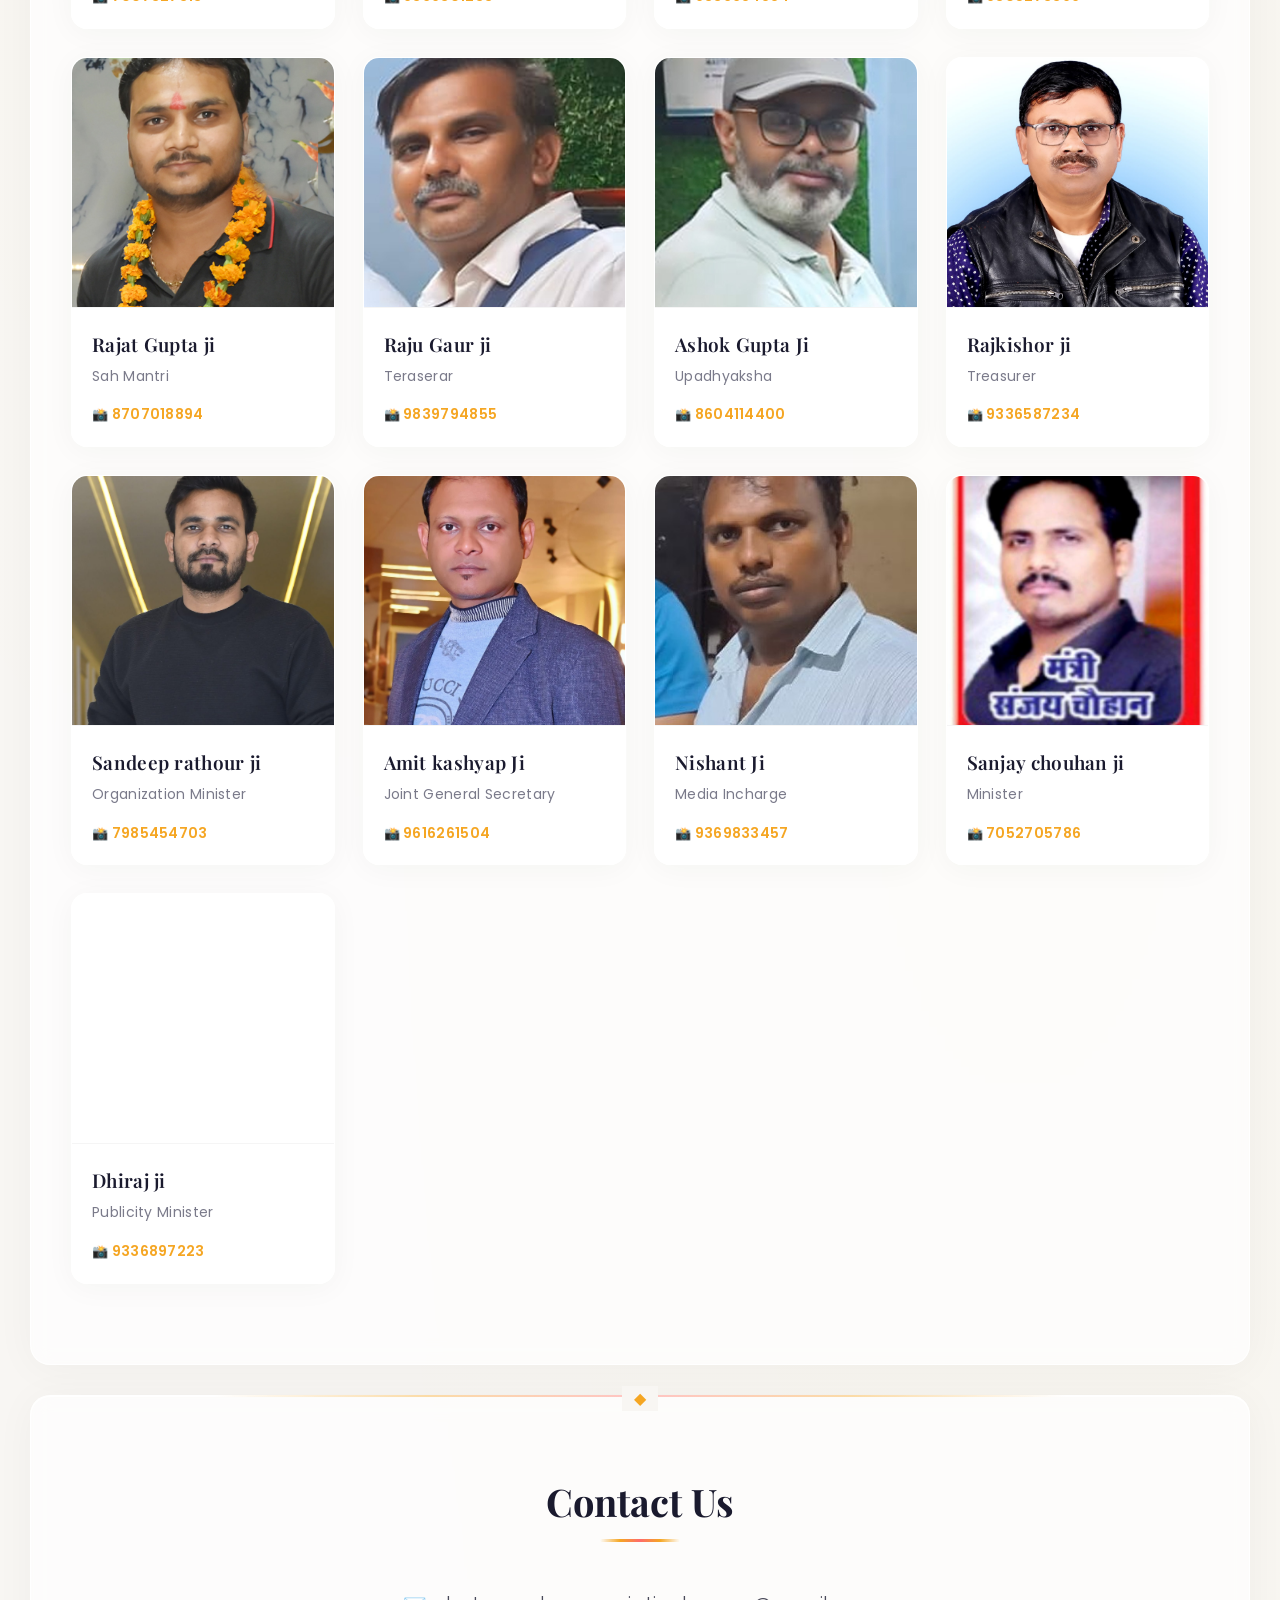
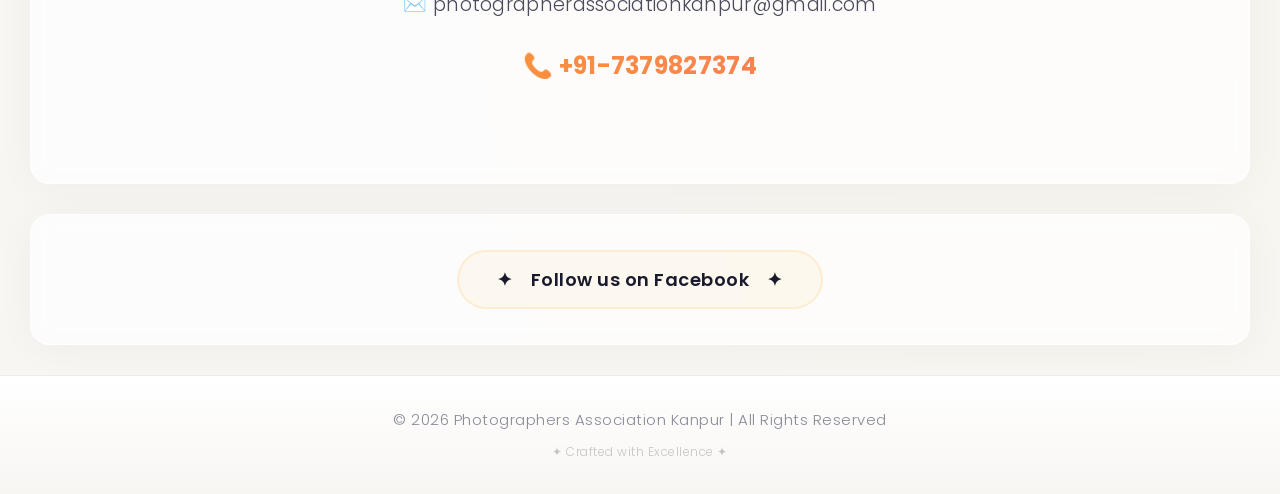
==== commit 0a8ab65d: "Add files via upload" ====
--- a/index.html
+++ b/index.html
@@ -264,7 +264,7 @@
 <!-- ================= CONTACT ================= -->
 <section id="contact" class="animate-section">
     <h2>Contact Us</h2>
-    <p>✉️ prayagrajpm1000@gmail.com</p>
+    <p>✉️ photographerassociationkanpur@gmail.com</p>
     <p>📞 +91-7379827374</p>
 </section>
 
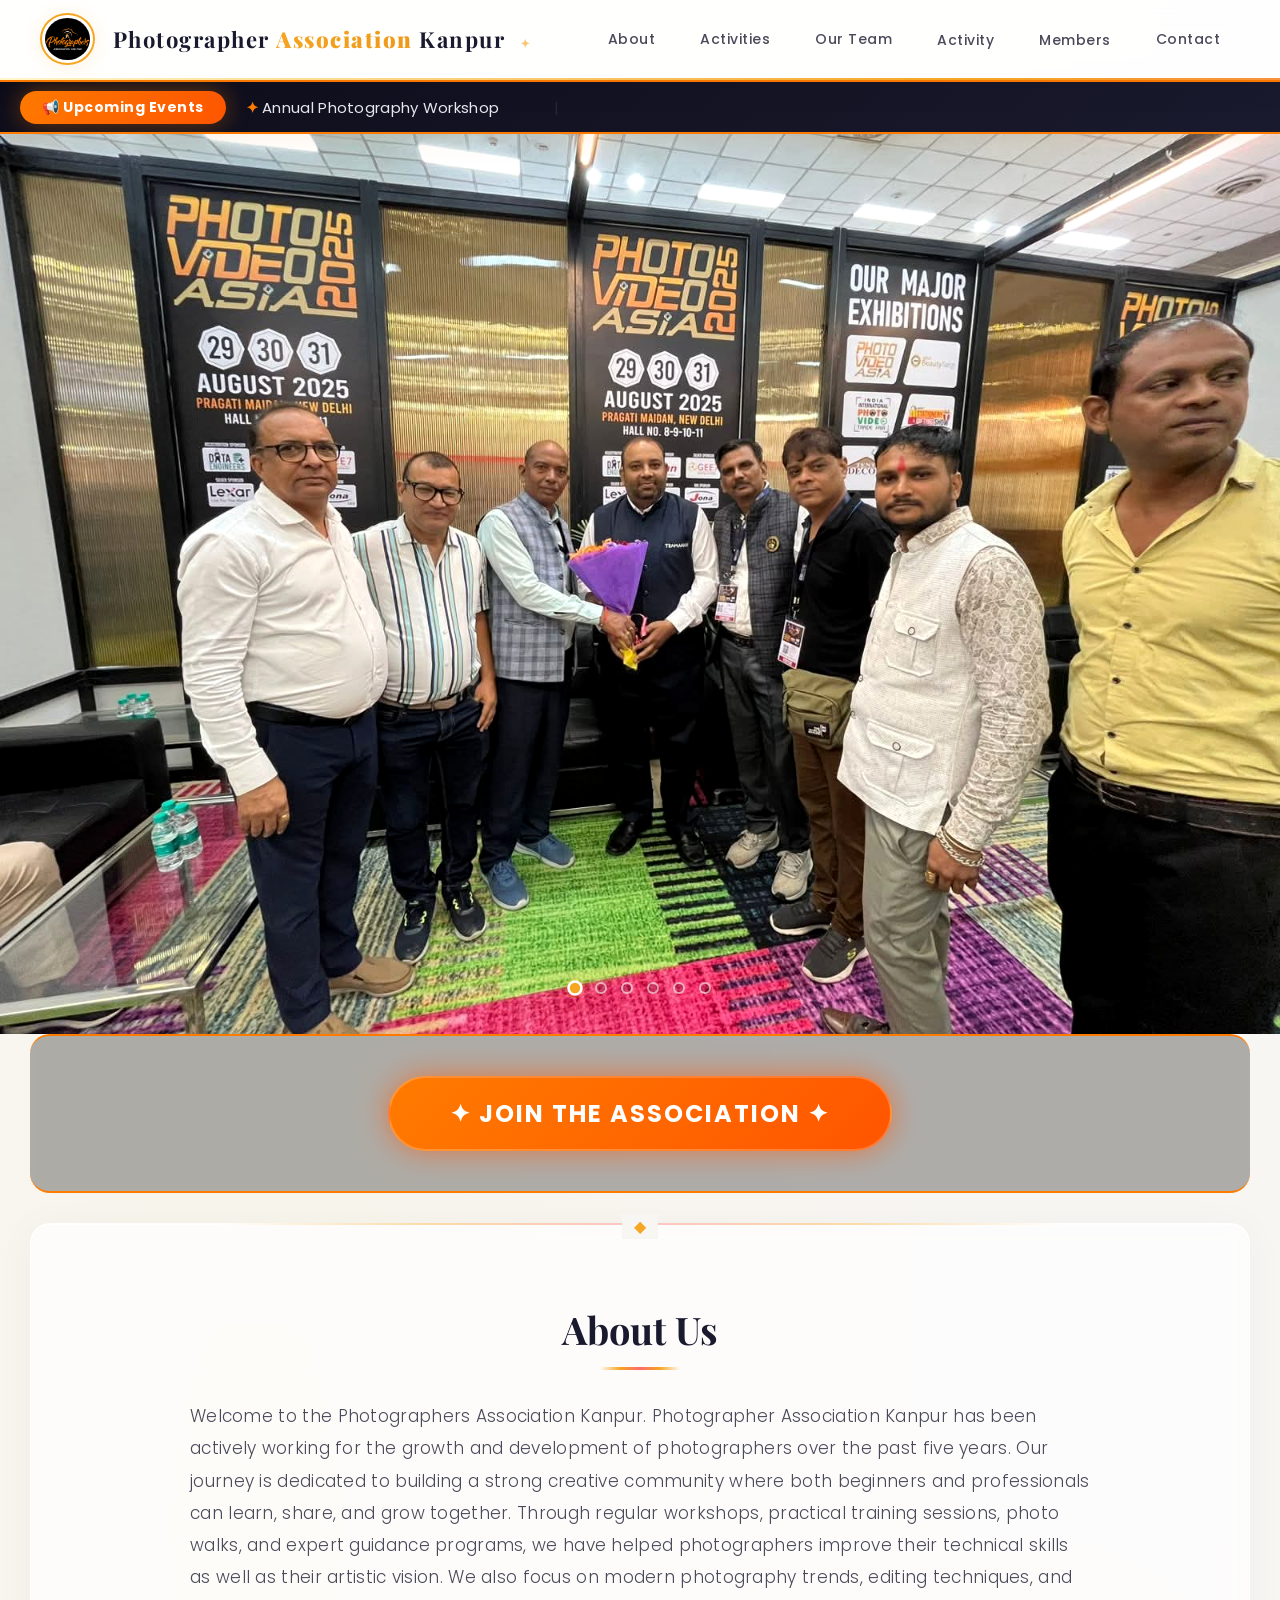
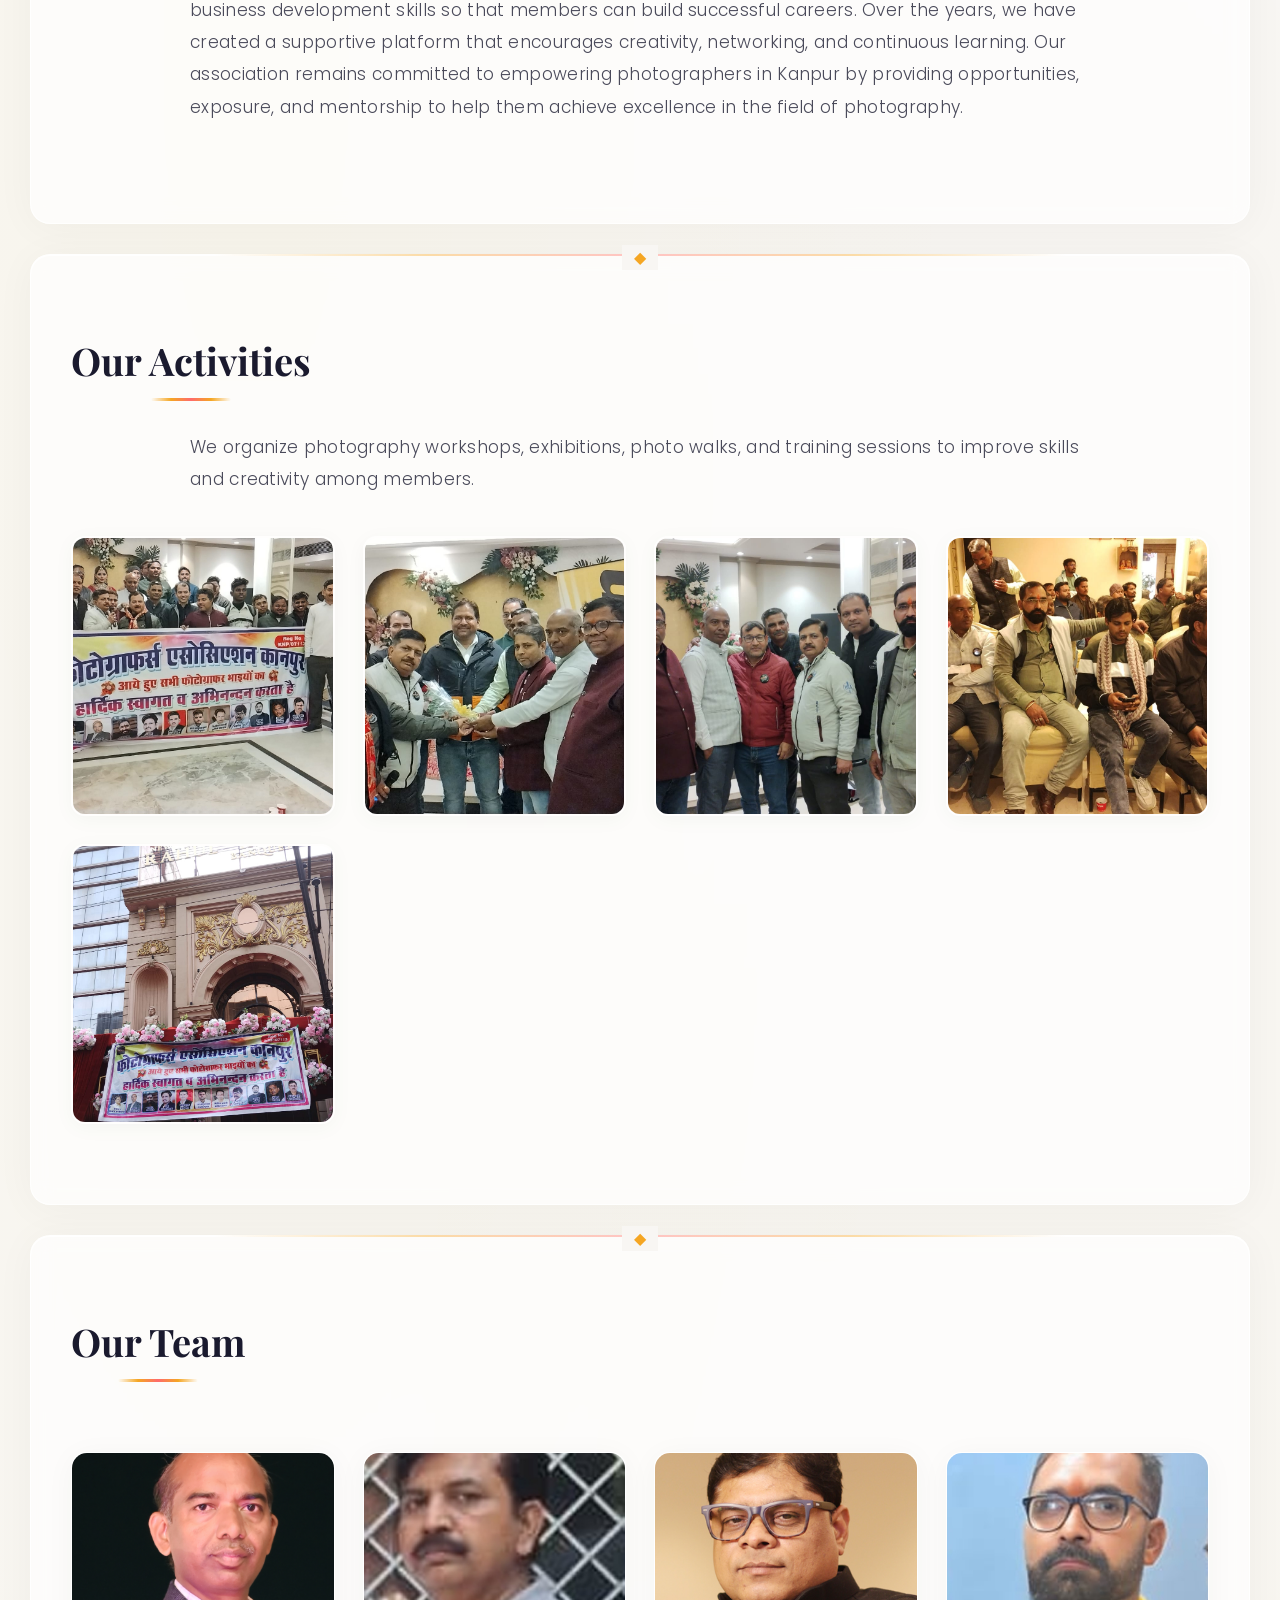
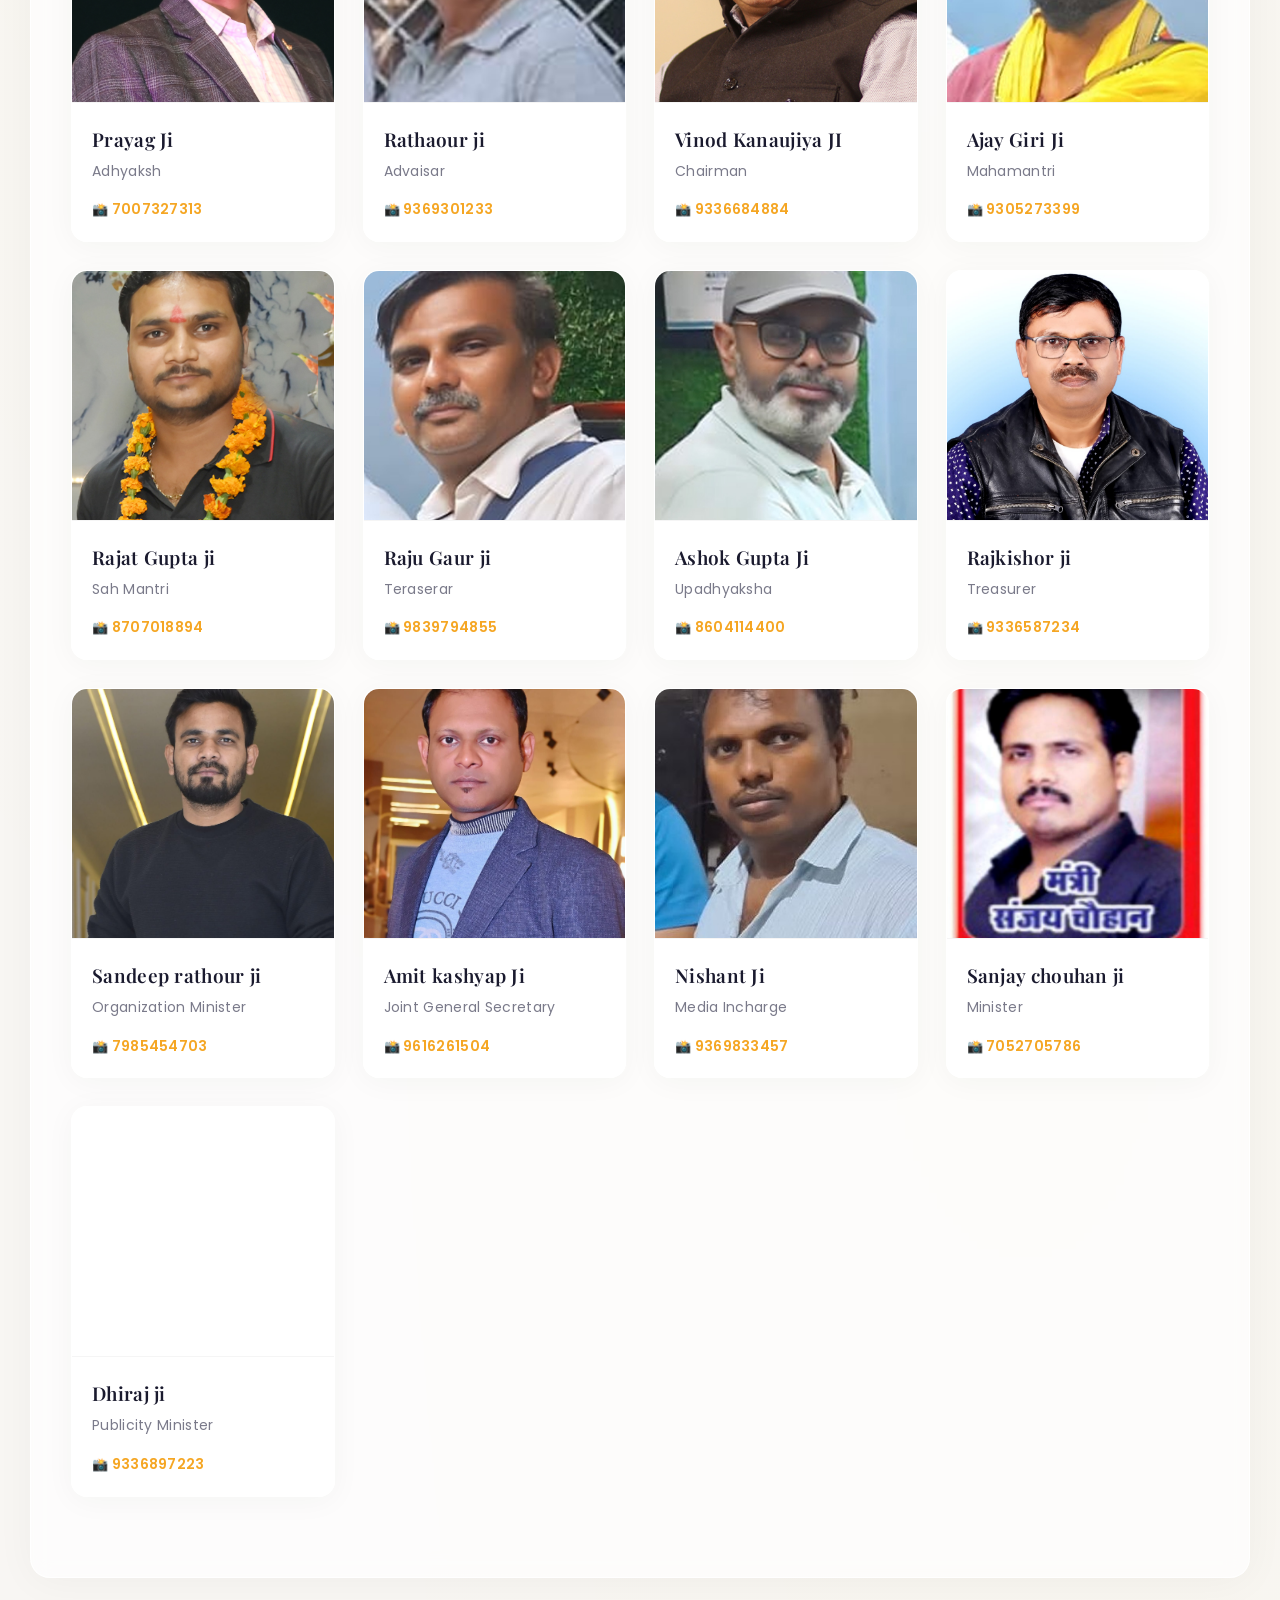
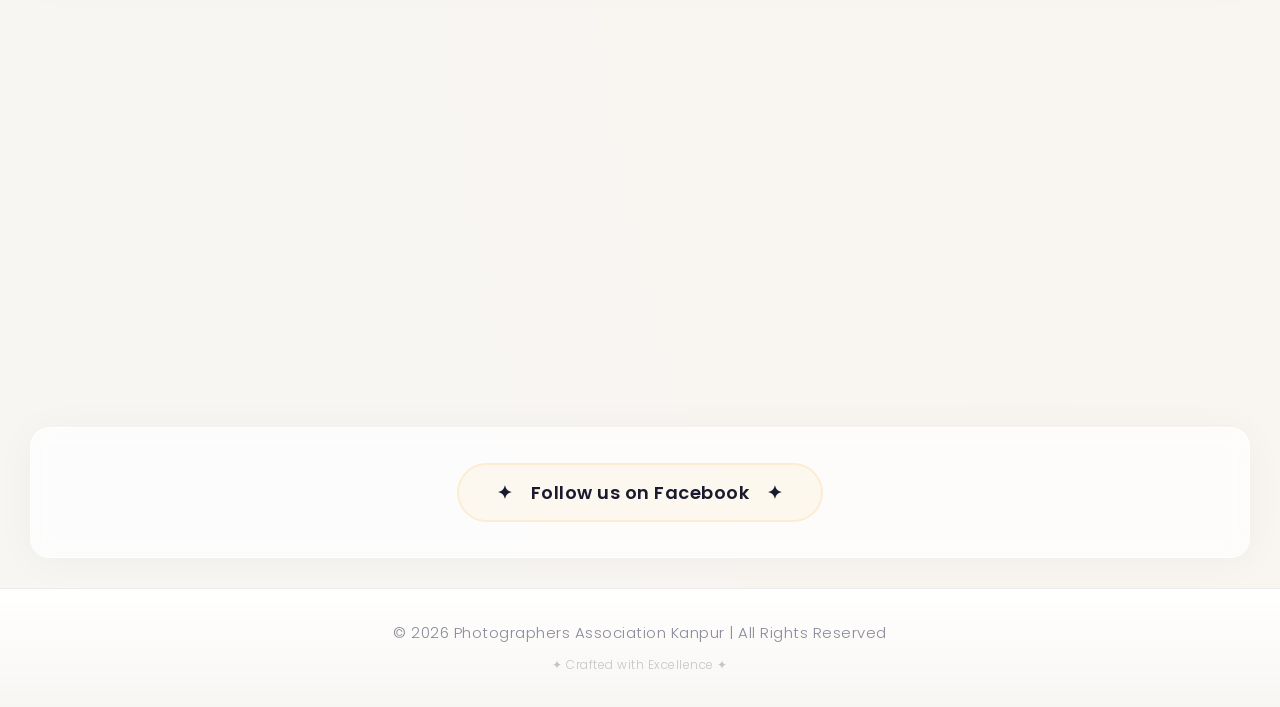
==== commit 4a575eca: "Add files via upload" ====
--- a/index.html
+++ b/index.html
@@ -121,6 +121,17 @@
     <a href="#contact" onclick="closeMobileNav()">Contact</a>
 </div>
 
+<!-- ================= NEWS TICKER (Upcoming Events) ================= -->
+<div class="news-ticker">
+    <div class="news-label">📢 Upcoming Events</div>
+    <div class="news-track">
+        <div class="news-slider">
+            <span>Annual Photography Workshop</span>
+
+        </div>
+    </div>
+</div>
+
 <!-- ================= BANNER ================= -->
 <div class="banner">
     <div class="slider-track">
@@ -139,6 +150,11 @@
         <span class="dot" onclick="goToSlide(4)"></span>
         <span class="dot" onclick="goToSlide(5)"></span>
     </div>
+</div>
+
+<!-- ================= JOIN BUTTON (Below Banner - NEWLY ADDED) ================= -->
+<div class="join-section">
+    <a href="join.html" class="join-now-btn">✦ Join The Association ✦</a>
 </div>
 
 <!-- ================= ABOUT ================= -->
--- a/style.css
+++ b/style.css
@@ -1446,4 +1446,198 @@
         padding: 12px 16px 12px 8px;
         font-size: 13px;
     }
+}
+
+/* ========================================
+   JOIN BUTTON - ORANGE GLOW (NEWLY ADDED)
+   ======================================== */
+.join-section {
+    text-align: center;
+    padding: 40px 20px;
+    background: rgba(0, 0, 0, 0.3);
+    backdrop-filter: blur(2px);
+    border-top: 2px solid #ff7b00;
+    border-bottom: 2px solid #ff7b00;
+    margin: 0 30px 20px;
+    border-radius: 20px;
+}
+
+.join-now-btn {
+    display: inline-block;
+    padding: 18px 60px;
+    font-size: 24px;
+    font-weight: 700;
+    text-transform: uppercase;
+    letter-spacing: 2px;
+    color: #fff;
+    background: linear-gradient(135deg, #ff7b00, #ff5500);
+    border-radius: 50px;
+    text-decoration: none;
+    box-shadow: 0 0 30px rgba(255, 85, 0, 0.6);
+    transition: all 0.4s ease;
+    border: 2px solid rgba(255, 255, 255, 0.2);
+    font-family: 'Poppins', sans-serif;
+}
+
+.join-now-btn:hover {
+    transform: scale(1.08) translateY(-4px);
+    box-shadow: 0 0 50px rgba(255, 85, 0, 0.9);
+    background: linear-gradient(135deg, #ff8c1a, #ff4400);
+    color: #fff;
+}
+
+/* Responsive for Join Button */
+@media (max-width: 768px) {
+    .join-section {
+        margin: 0 12px 15px;
+        padding: 30px 15px;
+    }
+    .join-now-btn {
+        font-size: 18px;
+        padding: 14px 35px;
+    }
+}
+
+@media (max-width: 480px) {
+    .join-section {
+        margin: 0 8px 10px;
+        padding: 20px 10px;
+    }
+    .join-now-btn {
+        font-size: 15px;
+        padding: 12px 25px;
+        letter-spacing: 1px;
+    }
+}
+
+/* ========================================
+   NEWS TICKER - UPCOMING EVENTS
+   ======================================== */
+.news-ticker {
+    background: linear-gradient(135deg, #0d0d1a, #1a1a2e);
+    padding: 0 20px;
+    height: 54px;
+    display: flex;
+    align-items: center;
+    border-top: 2px solid #ff7b00;
+    border-bottom: 2px solid #ff7b00;
+    position: relative;
+    z-index: 9;
+    overflow: hidden;
+    gap: 20px;
+    box-shadow: 0 4px 30px rgba(255, 123, 0, 0.1);
+}
+
+.news-label {
+    background: linear-gradient(135deg, #ff7b00, #ff5500);
+    color: #fff;
+    font-weight: 700;
+    padding: 6px 22px;
+    border-radius: 30px;
+    font-size: 14px;
+    white-space: nowrap;
+    flex-shrink: 0;
+    letter-spacing: 0.5px;
+    box-shadow: 0 0 25px rgba(255, 123, 0, 0.4);
+    font-family: 'Poppins', sans-serif;
+}
+
+.news-track {
+    flex: 1;
+    overflow: hidden;
+    position: relative;
+    height: 100%;
+    display: flex;
+    align-items: center;
+}
+
+.news-slider {
+    display: inline-flex;
+    gap: 50px;
+    animation: scrollNews 28s linear infinite;
+    white-space: nowrap;
+}
+
+.news-slider span {
+    color: #e8e8f0;
+    font-size: 15px;
+    font-weight: 400;
+    letter-spacing: 0.3px;
+    font-family: 'Poppins', sans-serif;
+    position: relative;
+}
+
+.news-slider span::before {
+    content: '✦ ';
+    color: #ff7b00;
+    font-weight: 700;
+}
+
+.news-slider span::after {
+    content: ' |';
+    color: #555;
+    margin-left: 50px;
+    opacity: 0.3;
+}
+
+/* Pause on hover */
+.news-ticker:hover .news-slider {
+    animation-play-state: paused;
+}
+
+@keyframes scrollNews {
+    0% {
+        transform: translateX(0);
+    }
+    100% {
+        transform: translateX(-50%);
+    }
+}
+
+/* ===== RESPONSIVE ===== */
+@media (max-width: 768px) {
+    .news-ticker {
+        height: 44px;
+        padding: 0 12px;
+        gap: 12px;
+    }
+    .news-label {
+        font-size: 11px;
+        padding: 4px 14px;
+        flex-shrink: 0;
+    }
+    .news-slider {
+        gap: 30px;
+        animation-duration: 20s;
+    }
+    .news-slider span {
+        font-size: 13px;
+    }
+    .news-slider span::after {
+        margin-left: 30px;
+    }
+}
+
+@media (max-width: 480px) {
+    .news-ticker {
+        height: 38px;
+        padding: 0 8px;
+        gap: 8px;
+    }
+    .news-label {
+        font-size: 10px;
+        padding: 3px 10px;
+        border-radius: 20px;
+    }
+    .news-slider {
+        gap: 20px;
+        animation-duration: 16s;
+    }
+    .news-slider span {
+        font-size: 11px;
+    }
+    .news-slider span::after {
+        margin-left: 20px;
+        content: ' •';
+    }
 }
